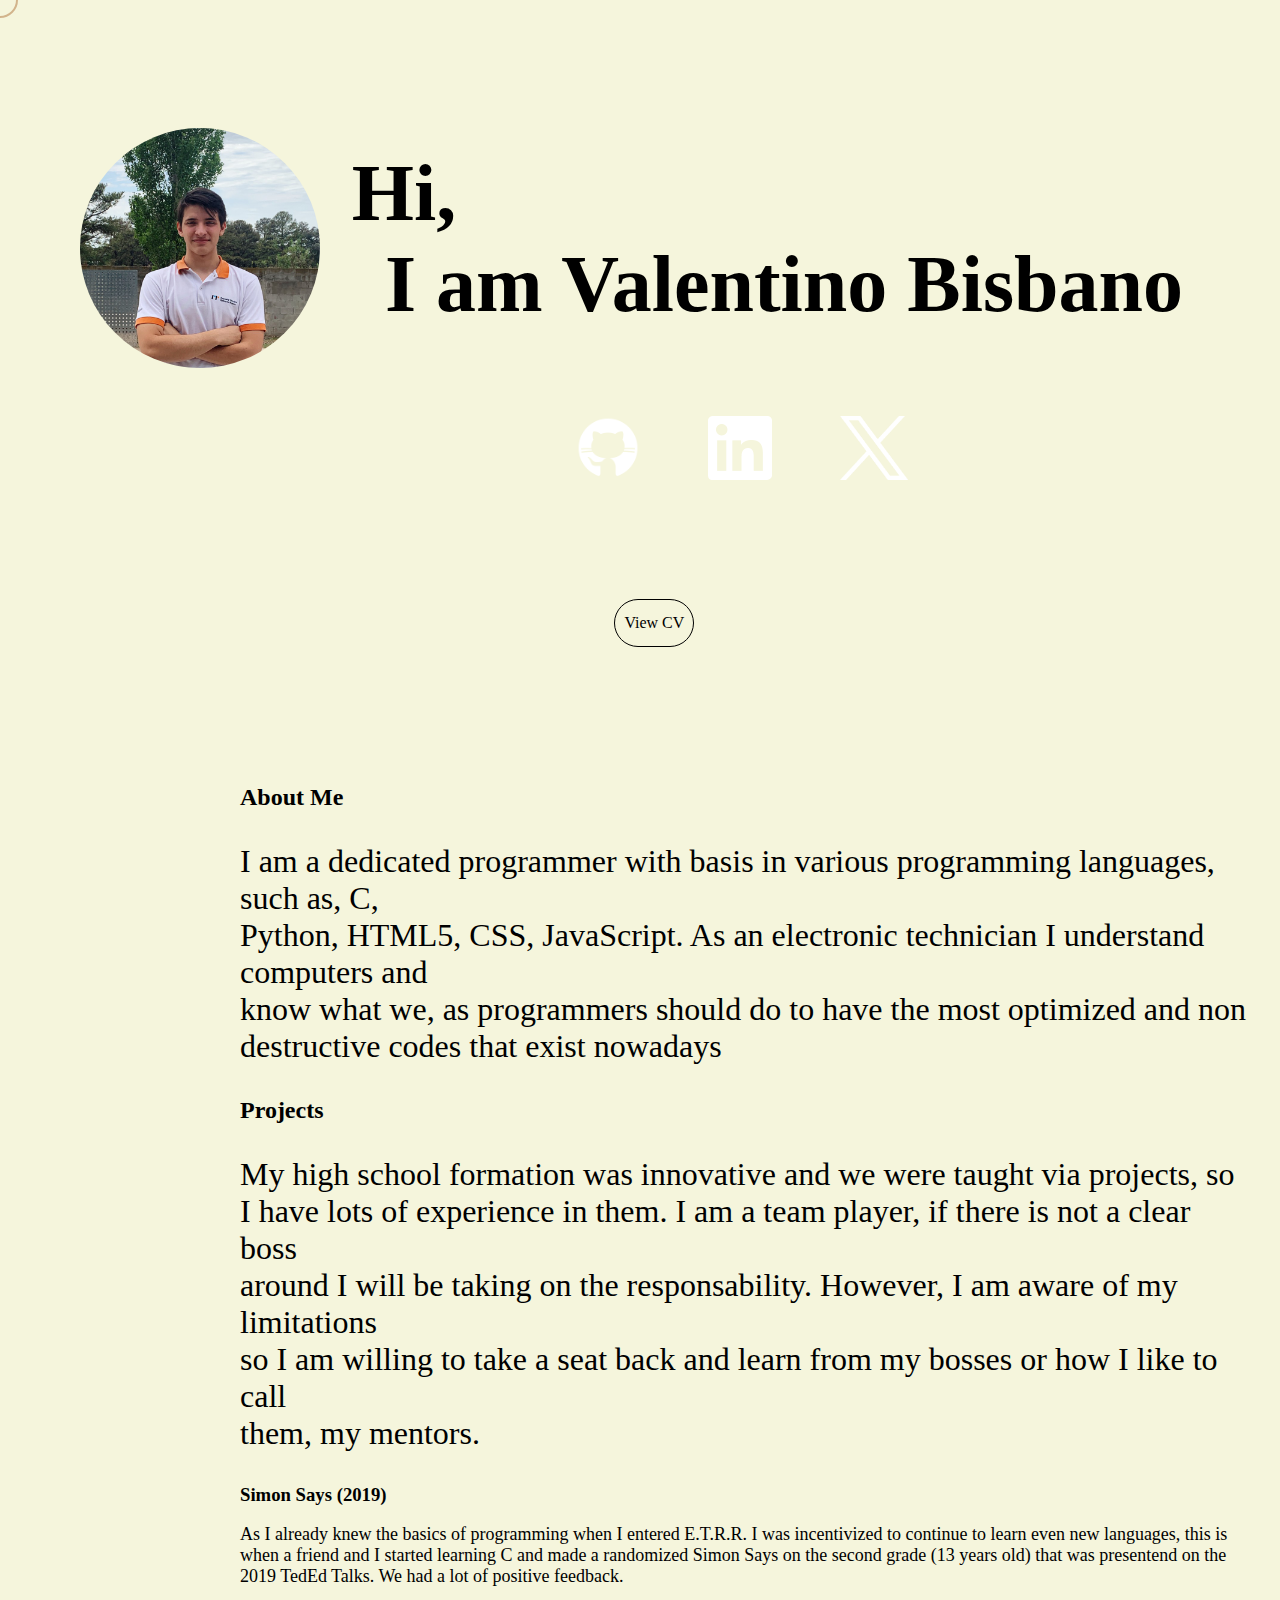
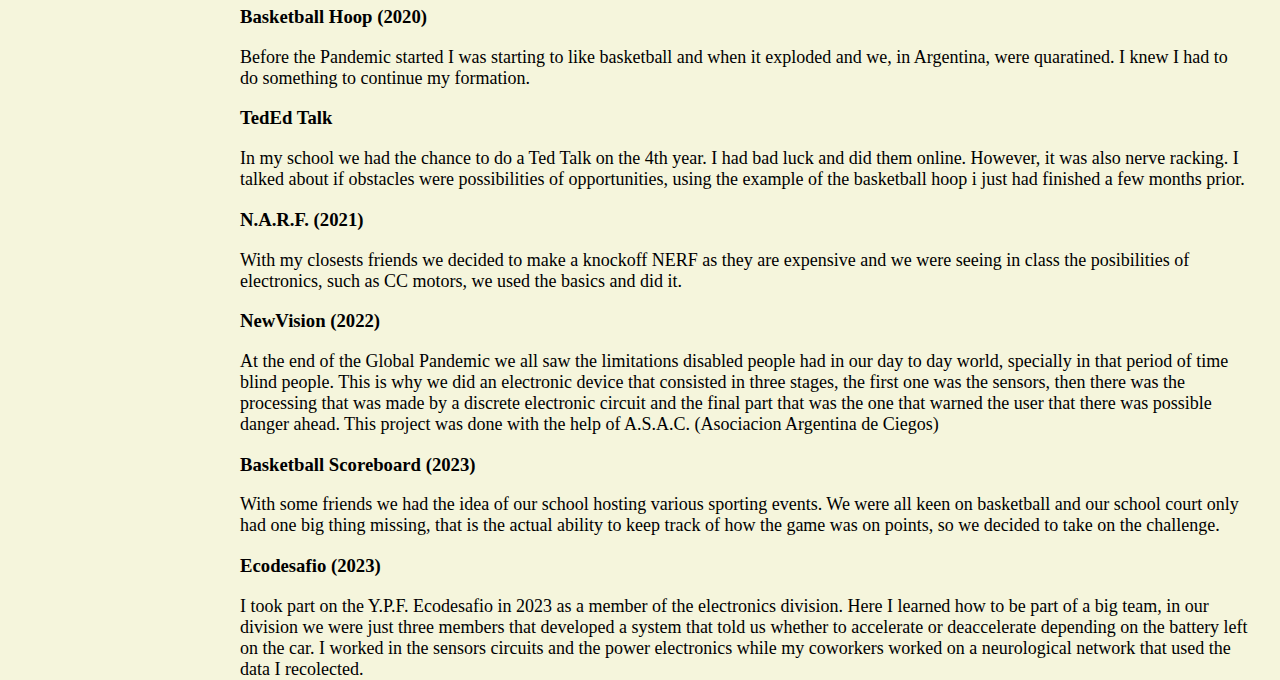
==== index.html @ 9f51c9ad "logo" ====
<!DOCTYPE html>
<html lang="en">
  <head>
    <meta charset="utf-8" />
    <meta http-equiv="X-UA-Compatible" content="IE=edge" />
    <title>Valentino Bisbano</title>
    <meta name="description" content="" />
    <meta name="viewport" content="width=device-width, initial-scale=1" />
    <link rel="shortcut icon" type="image/x-icon" href="./images/Foto Perfil.jfif" class="img-perfil">
   
    <link rel="stylesheet" href="./styles.css" />

    <script type="text/javascript" src="./script.js"></script>
    <link
      href="https://fonts.googleapis.com/css?family=Anton%7CBaskervville%7CRaleway&display=swap"
      rel="stylesheet"
    />
    <link
      rel="stylesheet"
      href="https://use.fontawesome.com/releases/v5.8.2/css/all.css"
    />
  </head>

  <body>

    <div class="cursor"></div>

    <header>
      <img src="./images/Foto Perfil.jfif" class="img-perfil"/>
        <h1>
            <span class="left">Hi,</span><br>
            I am Valentino Bisbano
        </h1>
    </header>

  <div>
    <div class="redes-sociales">
      <img src="./images/Github-White.png" class="images img-git">
      <img src="./images/Linkedin-White.png" class="images img-in">
      <img src="./images/Twitter-X-White.png" class="images img-x">
    </div>
  </div>
  <div class="sidebar container">
    <img src="./images/Github-White.png" class="images img-git">
    <img src="./images/Linkedin-White.png" class="images img-in">
    <img src="./images/Twitter-X-White.png" class="images img-x">
  </div>

  <button class="botton">Toggle Sections</button>
  
  <div class="about-me contenedor">
    <h2>
      About Me
    </h2>
    
    <p class="description">
      I am a dedicated programmer with basis in various programming languages, such as, C,<br>
      Python, HTML5, CSS, JavaScript. As an electronic technician I understand computers and<br>
       know what we, as programmers should do to have the most optimized and non destructive codes that exist nowadays
    </p>
    <h2>
      Projects
    </h2>
    <p class="projects">
      My high school formation was innovative and we were taught via projects, so<br>
      I have lots of experience in them. I am a team player, if there is not a clear boss<br>
      around I will be taking on the responsability. However, I am aware of my limitations<br>
      so I am willing to take a seat back and learn from my bosses or
      how I like to call<br> them, my mentors.
    </p>
    <h3>
      Simon Says (2019)
    </h3>
    <p class="proyectos">
      As I already knew the basics of programming when I entered E.T.R.R. I was incentivized to continue
      to learn even new languages, this is when a friend and I started learning C and made a randomized
      Simon Says on the second grade (13 years old) that was presentend on the 2019 TedEd Talks. We had
      a lot of positive feedback.
    </p>
    <h3>
      Basketball Hoop (2020)
    </h3>
    <p class="proyectos">
      Before the Pandemic started I was starting to like basketball and when it exploded and we, in
      Argentina, were quaratined. I knew I had to do something to continue my formation.
    </p>
    <h3>
      TedEd Talk
    </h3>
    <p class="proyectos">
      In my school we had the chance to do a Ted Talk on the 4th year. I had bad luck and did them 
      online. However, it was also nerve racking. I talked about if obstacles were possibilities
      of opportunities, using the example of the basketball hoop i just had finished a few months prior.

    </p>
    <h3>
      N.A.R.F. (2021)
    </h3>
    <p class="proyectos">
      With my closests friends we decided to make a knockoff NERF as they are expensive and we were
      seeing in class the posibilities of electronics, such as CC motors, we used the basics and did
      it.
    </p>
    <h3>
      NewVision (2022)
    </h3>
    <p class="proyectos">
      At the end of the Global Pandemic we all saw the limitations disabled people had in our day to 
      day world, specially in that period of time blind people. This is why we did an electronic device
      that consisted in three stages, the first one was the sensors, then there was the processing that
      was made by a discrete electronic circuit and the final part that was the one that warned the user
      that there was possible danger ahead. This project was done with the help of A.S.A.C. (Asociacion
      Argentina de Ciegos)
    </p>
    <h3>
      Basketball Scoreboard (2023)
    </h3>
    <p class="proyectos">
      With some friends we had the idea of our school hosting various sporting events. We were all keen
      on basketball and our school court only had one big thing missing, that is the actual ability to
      keep track of how the game was on points, so we decided to take on the challenge.
    </p>
    <h3>
      Ecodesafio (2023)
    </h3>
    <p class="proyectos">
      I took part on the Y.P.F. Ecodesafio in 2023 as a member of the electronics division. 
      Here I learned how to be part of a big team, in our division we were just three members that
      developed a system that told us whether to accelerate or deaccelerate depending on the 
      battery left on the car. I worked in the sensors circuits and the power electronics while my
      coworkers worked on a neurological network that used the data I recolected.
    </p>
  </div>

  
  
  <div class = "cv">
    <div class="contenedor divider">
      <header>
        <h2>
          Where did I study?
        </h2>
      </header>


      <div class="etrr">
        <div class="certificado-etrr">
            <h3 class="title">Escuela Tecnica Roberto Rocca <br>(E.T.R.R.)</h3>
            <ul class="text">
                <li>
                I got a degree as a electronic technician on 2024
                </li>
                <li>
                  School awarded as
                  <span class="best">the best on the world</span> by T4 Education
                </li>
                <li>
                Established in 2013 by
                <a href="https://www.tenaris.com/en" class="tenaris">Tenaris Group</a>
                </li>
                <li>
                  2018-2024
                </li>
            </ul>
          <img
          class="img-etrr"
          src="./images/etrr.jpg"/>
        </div>
      </div>


        

      <div class="fce">
        <img
        class="img-fce"
        src="./images/cambridge.jpg"
        width="300" height="180"/>

        <div class="text-fce">
          <h3 class="title">First Certificate for Schools (F.C.E. for Schools)</h1>
          <ul>
            <li>
              I am bilingual thanks to my middle school formation, I decided to only take this <br/>exam
            </li>
            <li>
              I realized this test on 2022
            </li>
            <li>
              Got an A
            </li>
          </ul>
        </div>
      </div>
    </div>

    <br>
    <br>
    

    <div class="laboral contenedor divider">
      <header>
        <h2>
          Work experience
        </h2>
      </header>

      <div>
        <img src="./images/Gottert.png" class="img-gottert">
      </div>
      <div>
        <p class="text-gottert">
          Internship realized in Gottert Argentina in the "Mi Primer Empleo" (M.P.E.) program<br>
          I worked as an IoT programmer in the digital transformation sector<br>
          December 2023 - January 2024 
        </p>
      </div>
      
    </div>


    <div class="certificaciones contenedor divider">
      <header>
        <h2>
          <br>
          <br>
          <br>
            Certifications
        </h2>
      </header>

      <div>
        <p class="text-cisco">
            Python Essentials 1<br/>
            Issued by Cisco Verified<br/>
            Networking Academy
        </p>
        <div class="margen">
          <img src="./images/cisco.png" class="python" alt="Python Image">
        </div>
      </div>

      <div>
        <p class="text-freeCodeCamp">
            Responsive Web Design<br/>
            Issued by freeCodeCamp<br/>
        </p>
        <div class="margen">
          <img src="./images/freecodecamp.png" class="freeCodeCamp">
        </div>
      </div>


    </div>
  </div>




</body>
</html>
---- styles.css ----
@media screen and (min-width: 1600px) {

    *{
        background-color: beige;
        font-family: "Segoe UI";
    }


    html, body {
        margin: 0;
        padding: 0;
        font-family: Arial, sans-serif;
        scroll-behavior: smooth;
        height: 200vh; 
    }

    h1{
        text-align: center;
        font-size: 5rem;
        margin-top: -14rem;
        margin-left: 15rem;
        z-index: 2;
    }

    .cursor {
        z-index: 999;
        position: absolute;
        background-color: transparent; /* Hacemos el fondo transparente */
        width: 2rem;
        height: 2rem;
        border: 2px solid #d2b48c; /* Ajustamos el color del borde */
        border-radius: 50%;
        transform: translate(-50%, -50%); /* Ajuste para centrar el cursor */
        pointer-events: none; /* Evita que el cursor intercepte eventos de ratón */
        transition: top 0.2s ease-out, left 0.2s ease-out, width 0.2s ease-out, height 0.2s ease-out; /* Transiciones para un efecto más suave */
    }

    .hover-effect:hover  {
        width: 3rem;
        height: 3rem;
    }

    .hover-effect {
        cursor: pointer;
    }

    .cursor.clicked {
        background-color: lightgray;
        border: lightgray;
    }

    @keyframes colors {
        0% { border-color: #d2b48c; }
        50% { border-color: #654321; }
        100% { border-color: #d2b48c; }
    }

    body {
        margin: 0;
        padding: 0;
    }

    .img-perfil{
        border-radius: 50%;
        height: 15rem;
        margin-left: 20rem;
        margin-top: 17rem;
        z-index: 2;
    }


    .images {
        margin: 0 2rem; /* Ajusta el margen según tus necesidades */
        height: 4rem;
        margin: 0 2rem; /* Ajusta el margen según tus necesidades */
        transition: transform 0.3s ease; /* Agrega una transición suave */
        z-index: 1;
        margin-bottom: 9%;
        background: none;
    }

    .images:hover {
        transform: translateY(5px); /* Mueve la imagen hacia abajo */
    }

    .img-git{
        margin-left: 45%;
        margin-top: 2rem;
        z-index: 1;
    }


    .sidebar {
        margin-left: 3rem;
        height: 30rem;
        width: 5rem;
        display: flex;
        flex-direction: column;
        align-items: center;
        justify-content: center;
        position: absolute;
        background: rgba(190, 190, 102, 0.361);
        border-radius: 3rem 3rem 3rem 3rem;
        top: 50%; 
        transform: translateY(-50%);
        transition: left 0.5s ease, top 0.0000000001s ease; 
    }
    
    .sidebar > .images {
        margin-bottom: 3rem;
    }


    .botton {
        width: 5rem;
        height: 3rem;
        font-size: 1rem;
        background-color: beige;
        color: rgb(0, 0, 0);
        border: 1px solid black; /* Añade '1px solid' para definir el estilo del borde */
        cursor: pointer;
        z-index: 5;
        margin-left: 48%;
        margin-bottom: 6.55rem;
        border-radius: 3rem;
    }



    .divider{
        margin-bottom: 3rem;
    }

    -----------------cv-------------------------
    .cv{
        display: none;
    }


    .left{
        margin-left: -47.5rem;
    }

    h2 {
        text-align: left;
        font-size: 3rem;
        color: black;
        position: relative;
        width: 100%;
        top: 0;
        z-index: 2;
        margin-top: 3rem;
        margin-bottom: 2rem;
    }

    .contenedor{
        margin: 0 20rem 0 20rem;
    }

    .title{
        font-family: sans-serif;
        font-size: 2rem;
        font-weight: bolder;
    }

    .img-etrr{
        width : 27rem;
        height : 17rem;
        border-radius: 10%;
        float: right;
        margin-top : -12rem;
        transition: transform 0.3s ease;
    }

    .img-etrr:hover{
        transform: translateY(5px);
    }


    .best{
        color: gold;
    }

    .fce{
        margin-top: 10rem;
    }

    .img-fce{
        width: 27rem;
        height: 17rem;
        float: left;
        border-radius: 10%;
        margin-right: 5rem;
        transition: transform 0.3s ease;
    }

    .img-fce:hover{
        transform: translateY(5px); /* Mueve la imagen hacia abajo */
    }

    .text-fce{
        margin-left: 32rem; 
        /* 32= width img(27) + margin (5rem) */
        margin-top: 2rem;
        position: absolute;
    }

    .laboral{
        margin-top: 35rem;
    }

    .img-gottert{
        margin-left: 25%;
    }

    .text-gottert{
        text-align: center;
        font-size: 1.5rem;
    }

    .python {
        height: 10rem;
        opacity: 0;
        transition: transform 0.75s ease, opacity 1.5s ease;
        position: flex;   
        margin-top: -10rem;
        justify-content: top;
    }

    .python:hover, .python.active {
        opacity: 1;
        transform: translateX(275%);
    }

    .margen{
        margin-top: -4rem;
    }

    .text-freeCodeCamp, .text-cisco{
        font-size: 3rem;
    }

    .freeCodeCamp {
        height: 3.5rem;
        opacity: 0;
        transition: transform 0.75s ease, opacity 1.5s ease;
        display: flex;   
        margin-top: -8rem;
    }

    .freeCodeCamp.active {
        opacity: 1;
        transform: translateX(130%);
    }


    /* ---------------about-me------------------- */


    .projects, .description {
        font-size: 2rem;
    }

    .proyectos{
        font-size: 1.125rem;
    }
}


@media screen and (min-width: 1000px) and (max-width: 1599px){
    
    *{
        background-color: beige;
        font-family: "Segoe UI";
    }


    html, body {
        margin: 0;
        padding: 0;
        font-family: Arial, sans-serif;
        scroll-behavior: smooth;
        height: 200vh; 
    }

    h1{
        text-align: center;
        font-size: 5rem;
        margin-top: -14rem;
        margin-left: 18rem;
        z-index: 2;
    }

    .cursor {
        z-index: 999;
        position: absolute;
        background-color: transparent; /* Hacemos el fondo transparente */
        width: 2rem;
        height: 2rem;
        border: 2px solid #d2b48c; /* Ajustamos el color del borde */
        border-radius: 50%;
        transform: translate(-50%, -50%); /* Ajuste para centrar el cursor */
        pointer-events: none; /* Evita que el cursor intercepte eventos de ratón */
        transition: top 0.2s ease-out, left 0.2s ease-out, width 0.2s ease-out, height 0.2s ease-out; /* Transiciones para un efecto más suave */
    }

    .hover-effect:hover  {
        width: 3rem;
        height: 3rem;
    }

    .hover-effect {
        cursor: pointer;
    }

    .cursor.clicked {
        background-color: lightgray;
        border: lightgray;
    }

    @keyframes colors {
        0% { border-color: #d2b48c; }
        50% { border-color: #654321; }
        100% { border-color: #d2b48c; }
    }

    body {
        margin: 0;
        padding: 0;
    }

    .img-perfil{
        border-radius: 50%;
        height: 15rem;
        margin-left: 5rem;
        margin-top: 8rem;
        z-index: 2;
    }


    .images {
        margin: 0 2rem; /* Ajusta el margen según tus necesidades */
        height: 4rem;
        margin: 0 2rem; /* Ajusta el margen según tus necesidades */
        transition: transform 0.3s ease; /* Agrega una transición suave */
        z-index: 1;
        margin-bottom: 9%;
        background: none;
    }

    .images:hover {
        transform: translateY(5px); /* Mueve la imagen hacia abajo */
    }

    .img-git{
        margin-left: 45%;
        margin-top: 2rem;
        z-index: 1;
    }


    .sidebar {
        margin-left: 3rem;
        height: 30rem;
        width: 5rem;
        display: flex;
        flex-direction: column;
        align-items: center;
        justify-content: center;
        position: absolute;
        background: rgba(190, 190, 102, 0.361);
        border-radius: 3rem 3rem 3rem 3rem;
        top: 50%; 
        transform: translateY(-50%);
        transition: left 0.5s ease, top 0.0000000001s ease; 
    }
    
    .sidebar > .images {
        margin-bottom: 3rem;
    }


    .botton {
        width: 5rem;
        height: 3rem;
        font-size: 1rem;
        background-color: beige;
        color: rgb(0, 0, 0);
        border: 1px solid black; /* Añade '1px solid' para definir el estilo del borde */
        cursor: pointer;
        z-index: 5;
        margin-left: 48%;
        margin-bottom: 6.55rem;
        border-radius: 3rem;
    }



    .divider{
        margin-bottom: 3rem;
    }

    -----------------cv-------------------------
    .cv{
        display: none;
    }


    .left{
        margin-left: -47.5rem;
    }

    h2 {
        text-align: left;
        font-size: srem;
        color: black;
        position: relative;
        width: 100%;
        top: 0;
        z-index: 2;
        margin-top: 2rem;
        margin-bottom: 2rem;
    }

    .contenedor{
        margin: 0 2rem 0 15rem;
    }

    .title{
        font-family: sans-serif;
        font-size: 2rem;
        font-weight: bolder;
    }

    .img-etrr{
        width : 25rem;
        height : 15rem;
        border-radius: 10%;
        float: right;
        margin-top : -12rem;
        margin-left: 17rem;
        transition: transform 0.3s ease;
    }

    .img-etrr:hover{
        transform: translateY(5px);
    }


    .best{
        color: gold;
    }

    .fce{
        margin-top: 10rem;
    }

    .img-fce{
        width: 25rem;
        height: 15rem;
        float: left;
        border-radius: 10%;
        margin-right: 5rem;
        transition: transform 0.3s ease;
    }

    .img-fce:hover{
        transform: translateY(5px); /* Mueve la imagen hacia abajo */
    }

    .text-fce{
        margin-left: 32rem; 
        /* 32= width img(27) + margin (5rem) */
        margin-top: -1rem;
        position: absolute;
    }

    .laboral{
        margin-top: 30rem;
    }

    .img-gottert{
        margin-left: 20%;
        height: 20rem;
    }

    .text-gottert{
        text-align: center;
        font-size: 1.5rem;
    }

    .python {
        height: 7.5rem;
        opacity: 0;
        transition: transform 0.75s ease, opacity 1.5s ease;
        position: flex;   
        margin-top: -10rem;
        justify-content: top;
    }

    .python:hover, .python.active {
        opacity: 1;
        transform: translateX(275%);
    }

    .margen{
        margin-top: -4rem;
    }

    .text-freeCodeCamp, .text-cisco{
        font-size: 2rem;
    }

    .freeCodeCamp {
        height: 2.5rem;
        opacity: 0;
        transition: transform 0.75s ease, opacity 1.5s ease;
        display: flex;   
        margin-top: -6rem;
    }

    .freeCodeCamp.active {
        opacity: 1;
        transform: translateX(130%);
    }


    /* ---------------about-me------------------- */


    .projects, .description {
        font-size: 2rem;
    }

    .proyectos{
        font-size: 1.125rem;
    }
}

@media screen and(min-width: 200px) and (max-width: 800px){
    
    *{
        background-color: beige;
        font-family: "Segoe UI";
    }


    html, body {
        margin: 0;
        padding: 0;
        font-family: Arial, sans-serif;
        scroll-behavior: smooth;
    }

    h1{
        text-align: center;
        font-size: 2rem;
        margin-top: -14rem;
        margin-left: 15rem;
        z-index: 2;
    }

    .cursor {
        z-index: 999;
        position: absolute;
        background-color: transparent; /* Hacemos el fondo transparente */
        width: 2rem;
        height: 2rem;
        border: 2px solid #d2b48c; /* Ajustamos el color del borde */
        border-radius: 50%;
        transform: translate(-50%, -50%); /* Ajuste para centrar el cursor */
        pointer-events: none; /* Evita que el cursor intercepte eventos de ratón */
        transition: top 0.2s ease-out, left 0.2s ease-out, width 0.2s ease-out, height 0.2s ease-out; /* Transiciones para un efecto más suave */
    }

    .hover-effect:hover  {
        width: 3rem;
        height: 3rem;
    }

    .hover-effect {
        cursor: pointer;
    }

    .cursor.clicked {
        background-color: lightgray;
        border: lightgray;
    }

    @keyframes colors {
        0% { border-color: #d2b48c; }
        50% { border-color: #654321; }
        100% { border-color: #d2b48c; }
    }

    body {
        margin: 0;
        padding: 0;
    }

    .img-perfil{
        border-radius: 50%;
        height: 15rem;
        margin-left: 20rem;
        margin-top: 17rem;
        z-index: 2;
    }


    .images {
        margin: 0 2rem; /* Ajusta el margen según tus necesidades */
        height: 4rem;
        margin: 0 2rem; /* Ajusta el margen según tus necesidades */
        transition: transform 0.3s ease; /* Agrega una transición suave */
        z-index: 1;
        margin-bottom: 9%;
        background: none;
    }

    .images:hover {
        transform: translateY(5px); /* Mueve la imagen hacia abajo */
    }

    .img-git{
        margin-left: 45%;
        margin-top: 2rem;
        z-index: 1;
    }


    .sidebar {
        margin-left: 3rem;
        height: 30rem;
        width: 5rem;
        display: flex;
        flex-direction: column;
        align-items: center;
        justify-content: center;
        position: absolute;
        background: rgba(190, 190, 102, 0.361);
        border-radius: 3rem 3rem 3rem 3rem;
        top: 50%; 
        transform: translateY(-50%);
        transition: left 0.5s ease, top 0.0000000001s ease; 
    }
    
    .sidebar > .images {
        margin-bottom: 3rem;
    }


    .botton {
        width: 5rem;
        height: 3rem;
        font-size: 1rem;
        background-color: beige;
        color: rgb(0, 0, 0);
        border: 1px solid black; /* Añade '1px solid' para definir el estilo del borde */
        cursor: pointer;
        z-index: 5;
        margin-left: 48%;
        margin-bottom: 6.55rem;
        border-radius: 3rem;
    }



    .divider{
        margin-bottom: 3rem;
    }

    -----------------cv-------------------------
    .cv{
        display: none;
    }


    .left{
        margin-left: -47.5rem;
    }

    h2 {
        text-align: left;
        font-size: 3rem;
        color: black;
        position: relative;
        width: 100%;
        top: 0;
        z-index: 2;
        margin-top: 3rem;
        margin-bottom: 2rem;
    }

    .contenedor{
        margin: 0 20rem 0 20rem;
    }

    .title{
        font-family: sans-serif;
        font-size: 2rem;
        font-weight: bolder;
    }

    .img-etrr{
        width : 27rem;
        height : 17rem;
        border-radius: 10%;
        float: right;
        margin-top : -12rem;
        transition: transform 0.3s ease;
    }

    .img-etrr:hover{
        transform: translateY(5px);
    }


    .best{
        color: gold;
    }

    .fce{
        margin-top: 10rem;
    }

    .img-fce{
        width: 27rem;
        height: 17rem;
        float: left;
        border-radius: 10%;
        margin-right: 5rem;
        transition: transform 0.3s ease;
    }

    .img-fce:hover{
        transform: translateY(5px); /* Mueve la imagen hacia abajo */
    }

    .text-fce{
        margin-left: 32rem; 
        /* 32= width img(27) + margin (5rem) */
        margin-top: 2rem;
        position: absolute;
    }

    .laboral{
        margin-top: 35rem;
    }

    .img-gottert{
        margin-left: 25%;
    }

    .text-gottert{
        text-align: center;
        font-size: 1.5rem;
    }

    .python {
        height: 10rem;
        opacity: 0;
        transition: transform 0.75s ease, opacity 1.5s ease;
        position: flex;   
        margin-top: -10rem;
        justify-content: top;
    }

    .python:hover, .python.active {
        opacity: 1;
        transform: translateX(275%);
    }

    .margen{
        margin-top: -4rem;
    }

    .text-freeCodeCamp, .text-cisco{
        font-size: 3rem;
    }

    .freeCodeCamp {
        height: 3.5rem;
        opacity: 0;
        transition: transform 0.75s ease, opacity 1.5s ease;
        display: flex;   
        margin-top: -8rem;
    }

    .freeCodeCamp.active {
        opacity: 1;
        transform: translateX(130%);
    }


    /* ---------------about-me------------------- */


    .projects, .description {
        font-size: 2rem;
    }

    .proyectos{
        font-size: 1.125rem;
    }
}
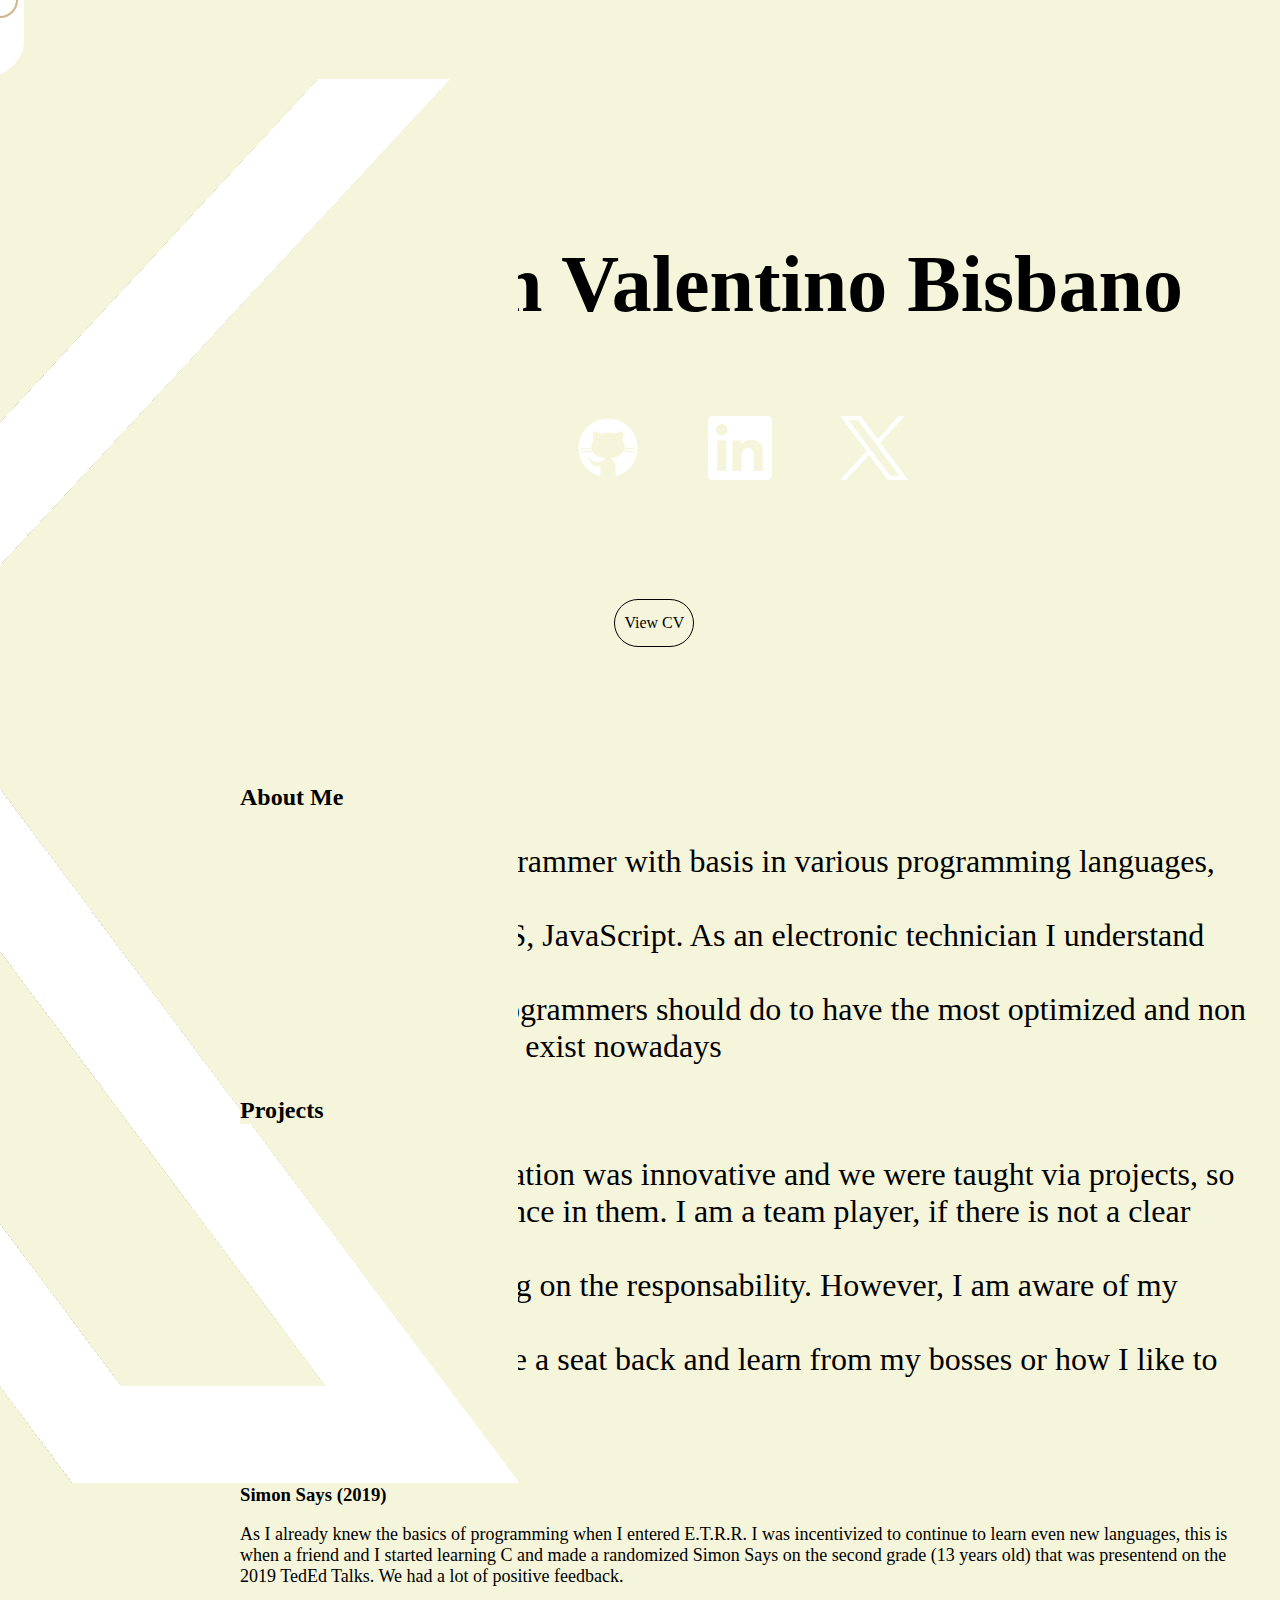
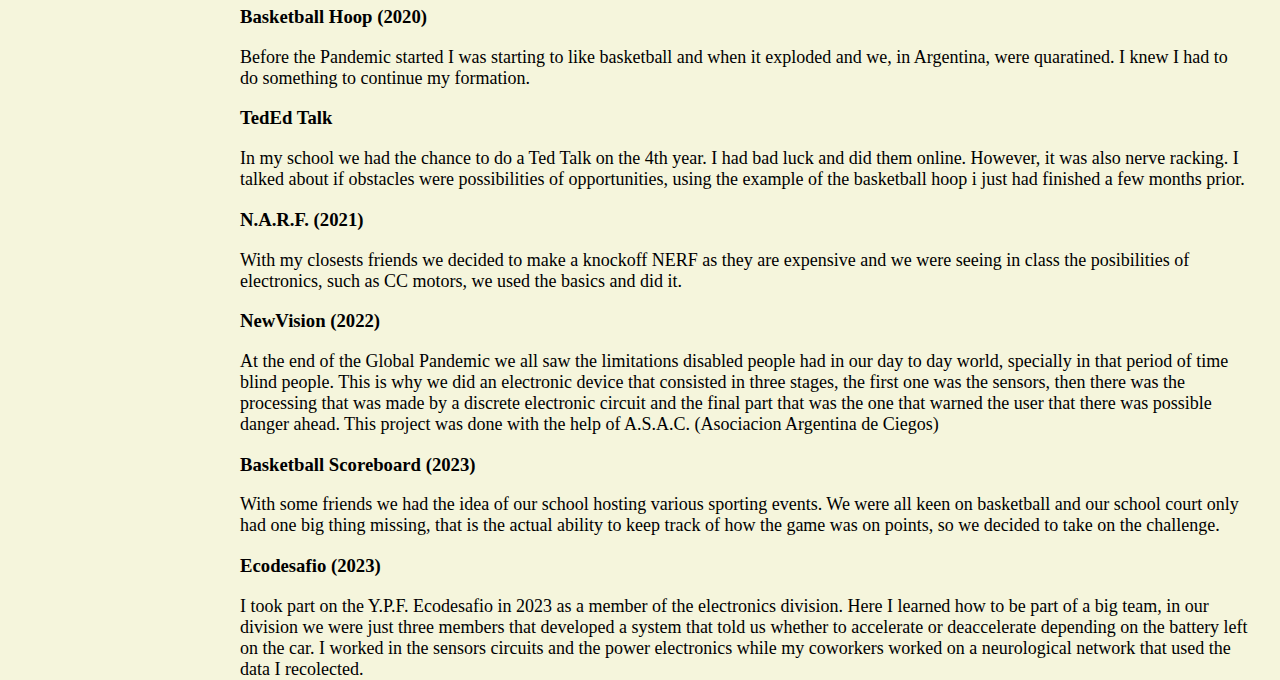
==== commit df1a7b54: "Draft 1 Phone" ====
--- a/index.html
+++ b/index.html
@@ -40,11 +40,11 @@
       <img src="./images/Twitter-X-White.png" class="images img-x">
     </div>
   </div>
-  <div class="sidebar container">
-    <img src="./images/Github-White.png" class="images img-git">
-    <img src="./images/Linkedin-White.png" class="images img-in">
-    <img src="./images/Twitter-X-White.png" class="images img-x">
-  </div>
+  <nav class="sidebar container">
+    <img src="./images/Github-White.png" class="img-gith">
+    <img src="./images/Linkedin-White.png" class="img-din">
+    <img src="./images/Twitter-X-White.png" class="img-tw">
+  </nav>
 
   <button class="botton">Toggle Sections</button>
   
@@ -172,11 +172,7 @@
         
 
       <div class="fce">
-        <img
-        class="img-fce"
-        src="./images/cambridge.jpg"
-        width="300" height="180"/>
-
+        
         <div class="text-fce">
           <h3 class="title">First Certificate for Schools (F.C.E. for Schools)</h1>
           <ul>
@@ -191,6 +187,11 @@
             </li>
           </ul>
         </div>
+        <img
+        class="img-fce"
+        src="./images/cambridge.jpg"
+        width="300" height="180"/>
+
       </div>
     </div>
 
@@ -249,7 +250,11 @@
           <img src="./images/freecodecamp.png" class="freeCodeCamp">
         </div>
       </div>
-
+      <br>
+      <br>
+      <br>
+      <br>
+      <br>
 
     </div>
   </div>
--- a/styles.css
+++ b/styles.css
@@ -87,6 +87,24 @@
         margin-left: 45%;
         margin-top: 2rem;
         z-index: 1;
+    }
+
+    .img-gith{
+        margin-left: 45%;
+        margin-top: 2rem;
+        z-index: 1;
+    }
+
+    .img-gith,
+    .img-din,
+    .img-tw {
+        margin: 0 2rem; /* Ajusta el margen según tus necesidades */
+        height: 4rem;
+        margin: 0 2rem; /* Ajusta el margen según tus necesidades */
+        transition: transform 0.3s ease; /* Agrega una transición suave */
+        z-index: 1;
+        margin-bottom: 9%;
+        background: none;
     }
 
 
@@ -537,7 +555,7 @@
     }
 }
 
-@media screen and(min-width: 200px) and (max-width: 800px){
+@media screen and (min-width: 200px) and (max-width: 896px){
     
     *{
         background-color: beige;
@@ -553,44 +571,11 @@
     }
 
     h1{
-        text-align: center;
+        text-align: left;
         font-size: 2rem;
-        margin-top: -14rem;
-        margin-left: 15rem;
-        z-index: 2;
-    }
-
-    .cursor {
-        z-index: 999;
-        position: absolute;
-        background-color: transparent; /* Hacemos el fondo transparente */
-        width: 2rem;
-        height: 2rem;
-        border: 2px solid #d2b48c; /* Ajustamos el color del borde */
-        border-radius: 50%;
-        transform: translate(-50%, -50%); /* Ajuste para centrar el cursor */
-        pointer-events: none; /* Evita que el cursor intercepte eventos de ratón */
-        transition: top 0.2s ease-out, left 0.2s ease-out, width 0.2s ease-out, height 0.2s ease-out; /* Transiciones para un efecto más suave */
-    }
-
-    .hover-effect:hover  {
-        width: 3rem;
-        height: 3rem;
-    }
-
-    .hover-effect {
-        cursor: pointer;
-    }
-
-    .cursor.clicked {
-        background-color: lightgray;
-        border: lightgray;
-    }
-
-    @keyframes colors {
-        0% { border-color: #d2b48c; }
-        50% { border-color: #654321; }
-        100% { border-color: #d2b48c; }
+        margin-top: 0;
+        margin-left: 2.2rem;
+        z-index: 1;
     }
 
     body {
@@ -600,20 +585,18 @@
 
     .img-perfil{
         border-radius: 50%;
-        height: 15rem;
-        margin-left: 20rem;
-        margin-top: 17rem;
+        height: 6rem;
+        margin-left: 9.5rem;
+        margin-top: 7rem;
         z-index: 2;
     }
 
 
     .images {
-        margin: 0 2rem; /* Ajusta el margen según tus necesidades */
-        height: 4rem;
-        margin: 0 2rem; /* Ajusta el margen según tus necesidades */
+        height: 2rem;
+        margin: 40% 1rem 40% 0; /* Ajusta el margen según tus necesidades */
         transition: transform 0.3s ease; /* Agrega una transición suave */
         z-index: 1;
-        margin-bottom: 9%;
         background: none;
     }
 
@@ -622,27 +605,39 @@
     }
 
     .img-git{
-        margin-left: 45%;
+        margin-left: 30%;
         margin-top: 2rem;
         z-index: 1;
     }
 
+    .img-tw,
+    .img-din,
+    .img-gith{
+        height: 2rem;
+        margin-right: 4rem;
+        background: none;
+    }
+
+    .img-gith{
+        margin-left: 3rem;
+    }
 
     .sidebar {
-        margin-left: 3rem;
-        height: 30rem;
-        width: 5rem;
+        height: 3rem;
+        width: 20rem;
         display: flex;
-        flex-direction: column;
+        flex-direction: row;
         align-items: center;
         justify-content: center;
         position: absolute;
-        background: rgba(190, 190, 102, 0.361);
+        background: #817c45;
         border-radius: 3rem 3rem 3rem 3rem;
-        top: 50%; 
-        transform: translateY(-50%);
+        transform: translateY(750%);
         transition: left 0.5s ease, top 0.0000000001s ease; 
-    }
+        z-index: 99;
+    }
+    
+    
     
     .sidebar > .images {
         margin-bottom: 3rem;
@@ -658,7 +653,7 @@
         border: 1px solid black; /* Añade '1px solid' para definir el estilo del borde */
         cursor: pointer;
         z-index: 5;
-        margin-left: 48%;
+        margin-left: 36%;
         margin-bottom: 6.55rem;
         border-radius: 3rem;
     }
@@ -676,12 +671,12 @@
 
 
     .left{
-        margin-left: -47.5rem;
+        display: none;
     }
 
     h2 {
         text-align: left;
-        font-size: 3rem;
+        font-size: 2rem;
         color: black;
         position: relative;
         width: 100%;
@@ -692,21 +687,21 @@
     }
 
     .contenedor{
-        margin: 0 20rem 0 20rem;
+        margin: 0 2rem 0 2rem;
     }
 
     .title{
         font-family: sans-serif;
-        font-size: 2rem;
+        font-size: 1.5rem;
         font-weight: bolder;
     }
 
     .img-etrr{
-        width : 27rem;
-        height : 17rem;
+        width : 20rem;
+        height : 12rem;
         border-radius: 10%;
         float: right;
-        margin-top : -12rem;
+        margin-top : 0rem;
         transition: transform 0.3s ease;
     }
 
@@ -720,16 +715,18 @@
     }
 
     .fce{
-        margin-top: 10rem;
+        margin-top: 15rem;
     }
 
     .img-fce{
-        width: 27rem;
-        height: 17rem;
-        float: left;
+        width: 20rem;
+        height: 12rem;
+        float: center;
         border-radius: 10%;
         margin-right: 5rem;
+        margin-top: 17rem;
         transition: transform 0.3s ease;
+        margin-left: 2rem;
     }
 
     .img-fce:hover{
@@ -737,37 +734,33 @@
     }
 
     .text-fce{
-        margin-left: 32rem; 
+        margin-left: -0.5rem; 
         /* 32= width img(27) + margin (5rem) */
         margin-top: 2rem;
         position: absolute;
     }
 
     .laboral{
-        margin-top: 35rem;
+        margin-top: 3rem;
     }
 
     .img-gottert{
-        margin-left: 25%;
+        margin-left: 22.5%;
+        height: 7rem;
     }
 
     .text-gottert{
         text-align: center;
-        font-size: 1.5rem;
+        font-size: 1.2rem;
     }
 
     .python {
-        height: 10rem;
-        opacity: 0;
-        transition: transform 0.75s ease, opacity 1.5s ease;
+        height: 2rem;
+        opacity: 1;
         position: flex;   
-        margin-top: -10rem;
         justify-content: top;
-    }
-
-    .python:hover, .python.active {
-        opacity: 1;
-        transform: translateX(275%);
+        margin-left: 40%;
+        margin-top: 2.5rem;
     }
 
     .margen{
@@ -775,20 +768,16 @@
     }
 
     .text-freeCodeCamp, .text-cisco{
-        font-size: 3rem;
+        font-size: 1rem;
+        margin-bottom: 3rem;
     }
 
     .freeCodeCamp {
-        height: 3.5rem;
-        opacity: 0;
-        transition: transform 0.75s ease, opacity 1.5s ease;
+        height: 1.5rem;
+        opacity: 1;
         display: flex;   
-        margin-top: -8rem;
-    }
-
-    .freeCodeCamp.active {
-        opacity: 1;
-        transform: translateX(130%);
+        margin-top: 5rem;
+        margin-left: 20%;
     }
 
 
@@ -796,10 +785,10 @@
 
 
     .projects, .description {
-        font-size: 2rem;
+        font-size: 1.5rem;
     }
 
     .proyectos{
-        font-size: 1.125rem;
+        font-size: 1rem;
     }
 }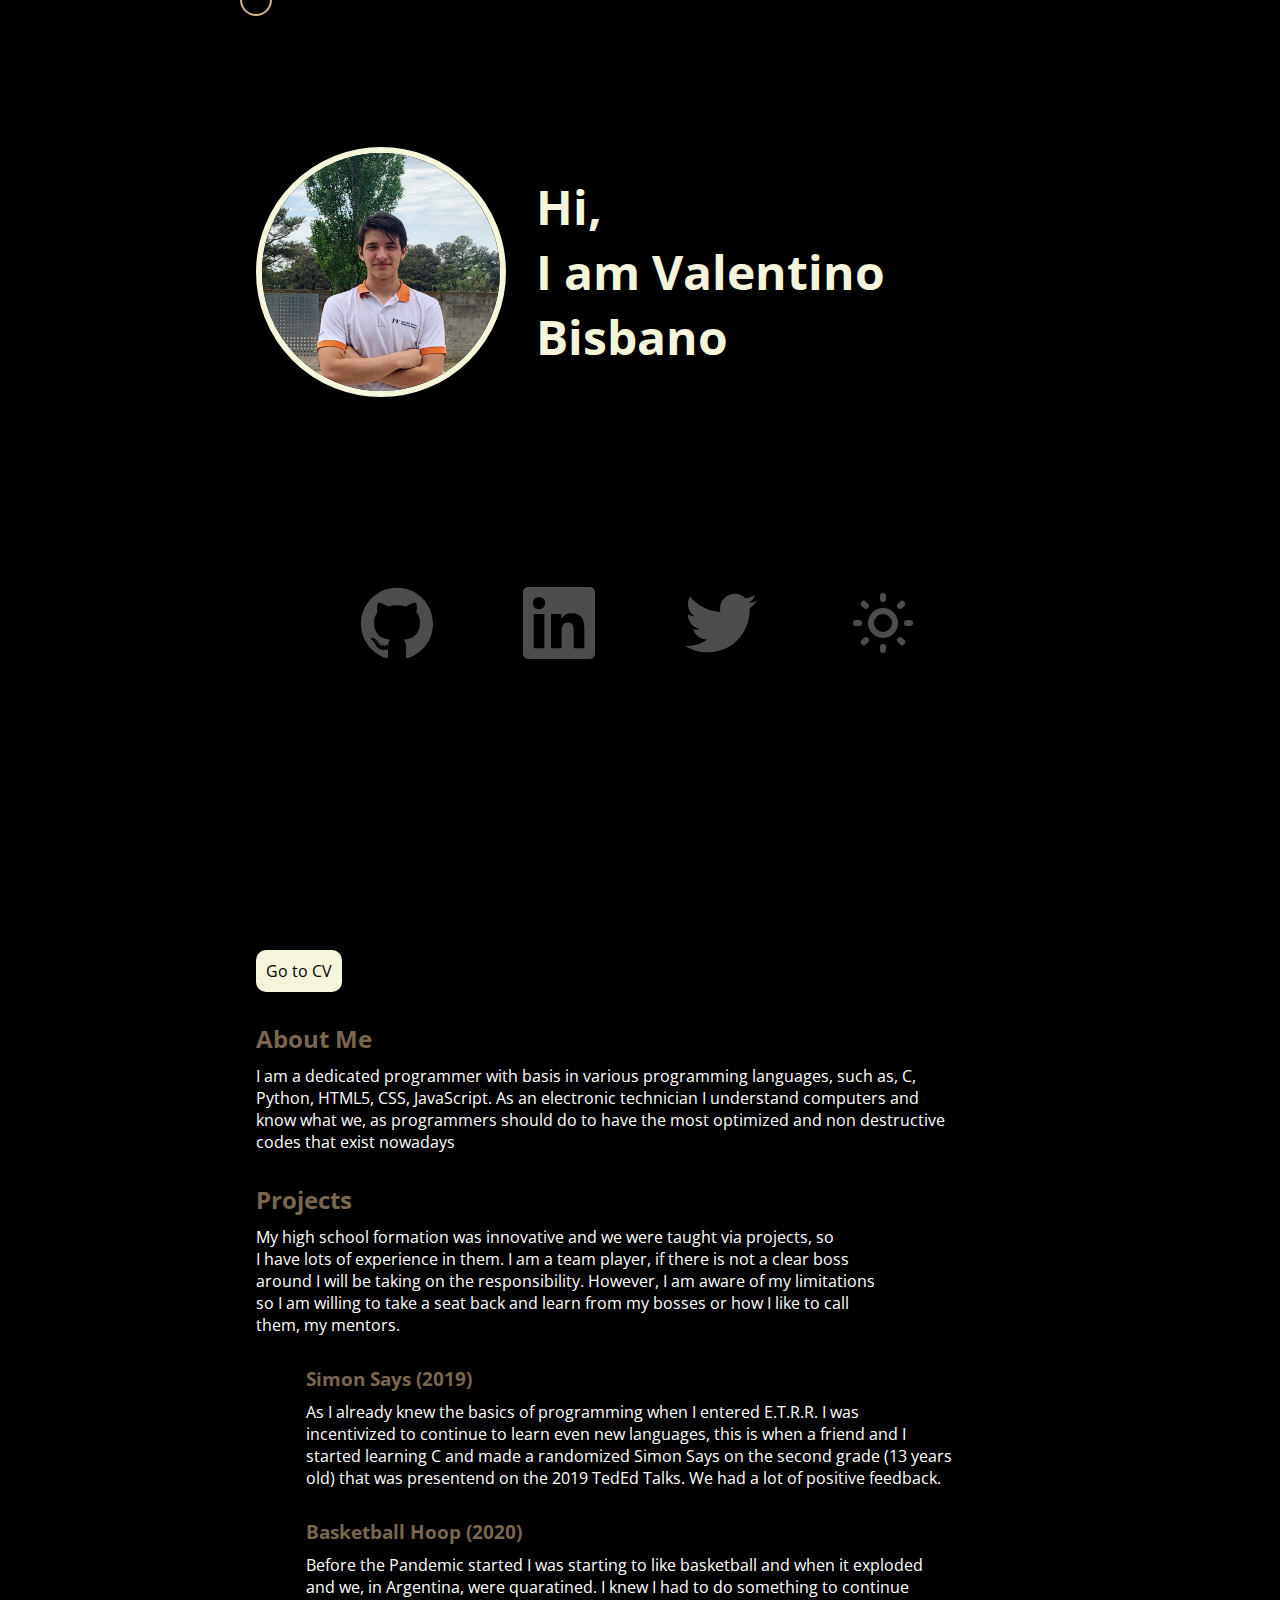
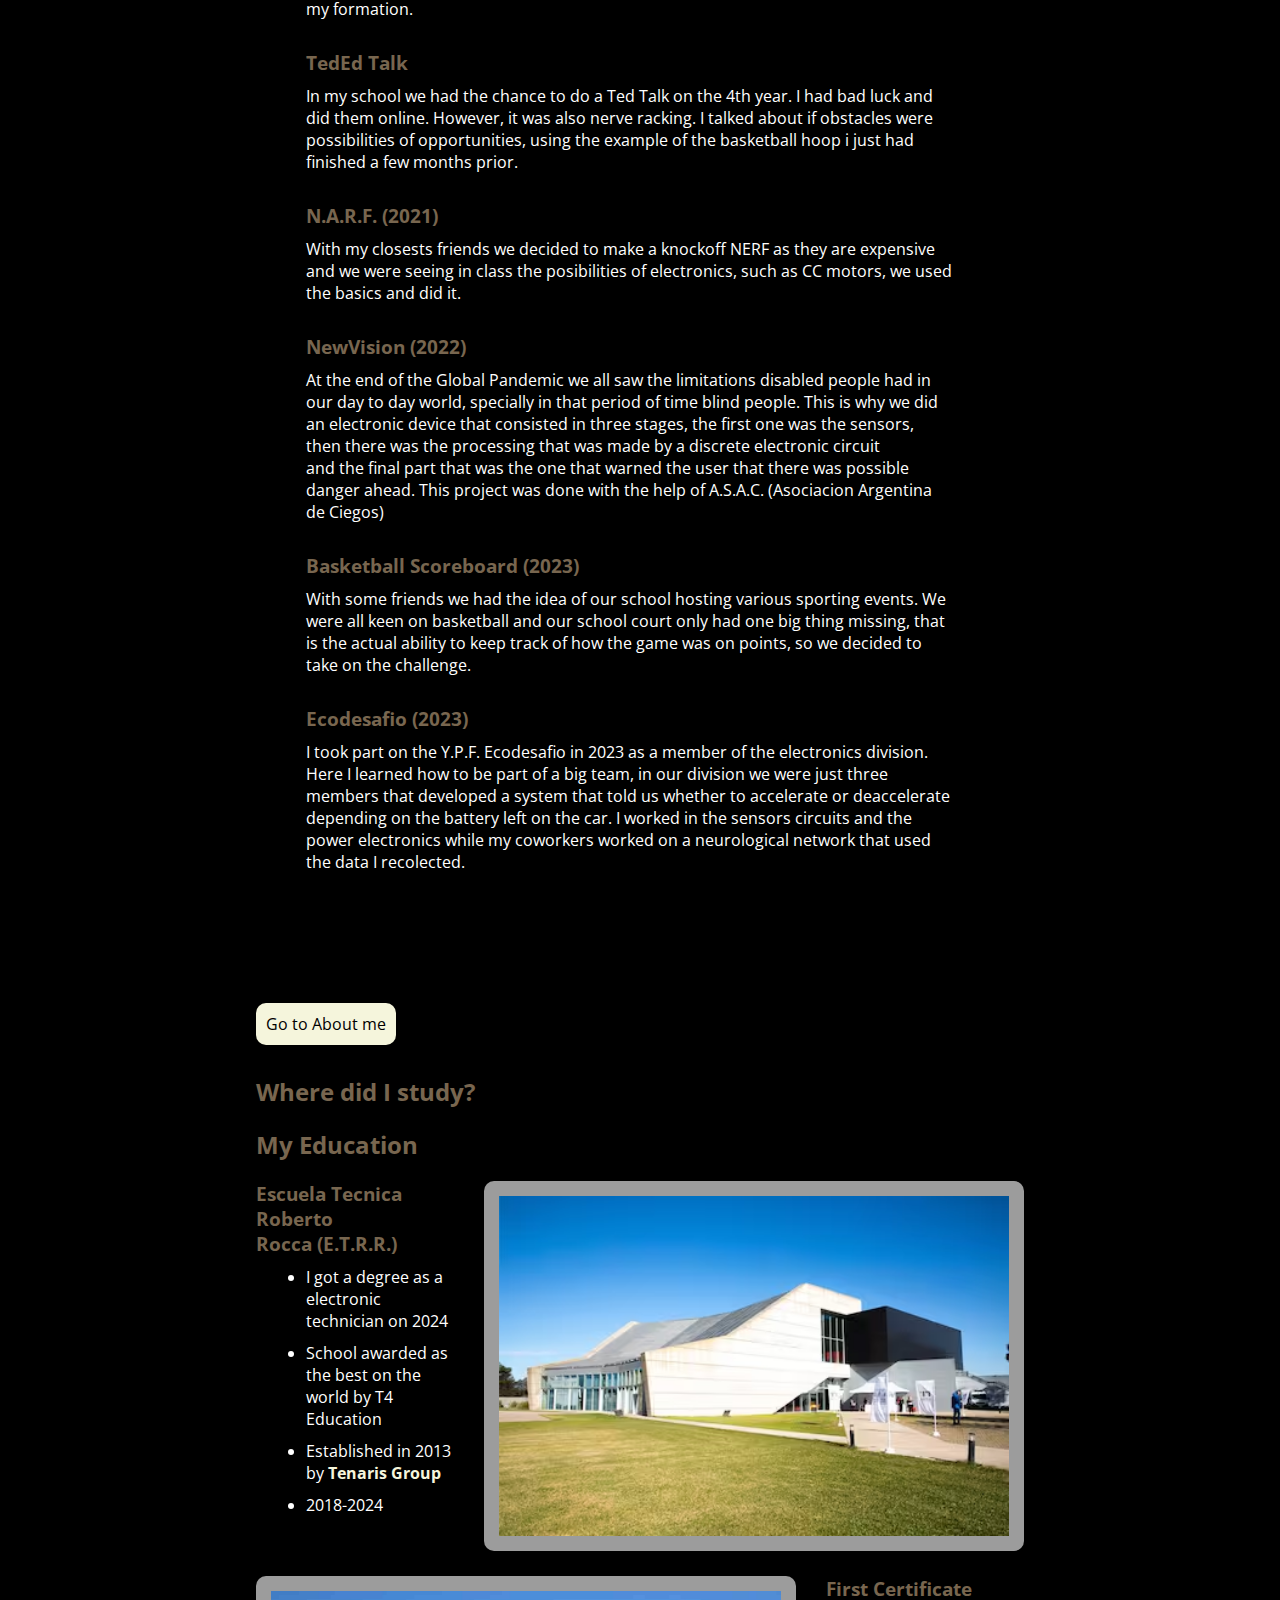
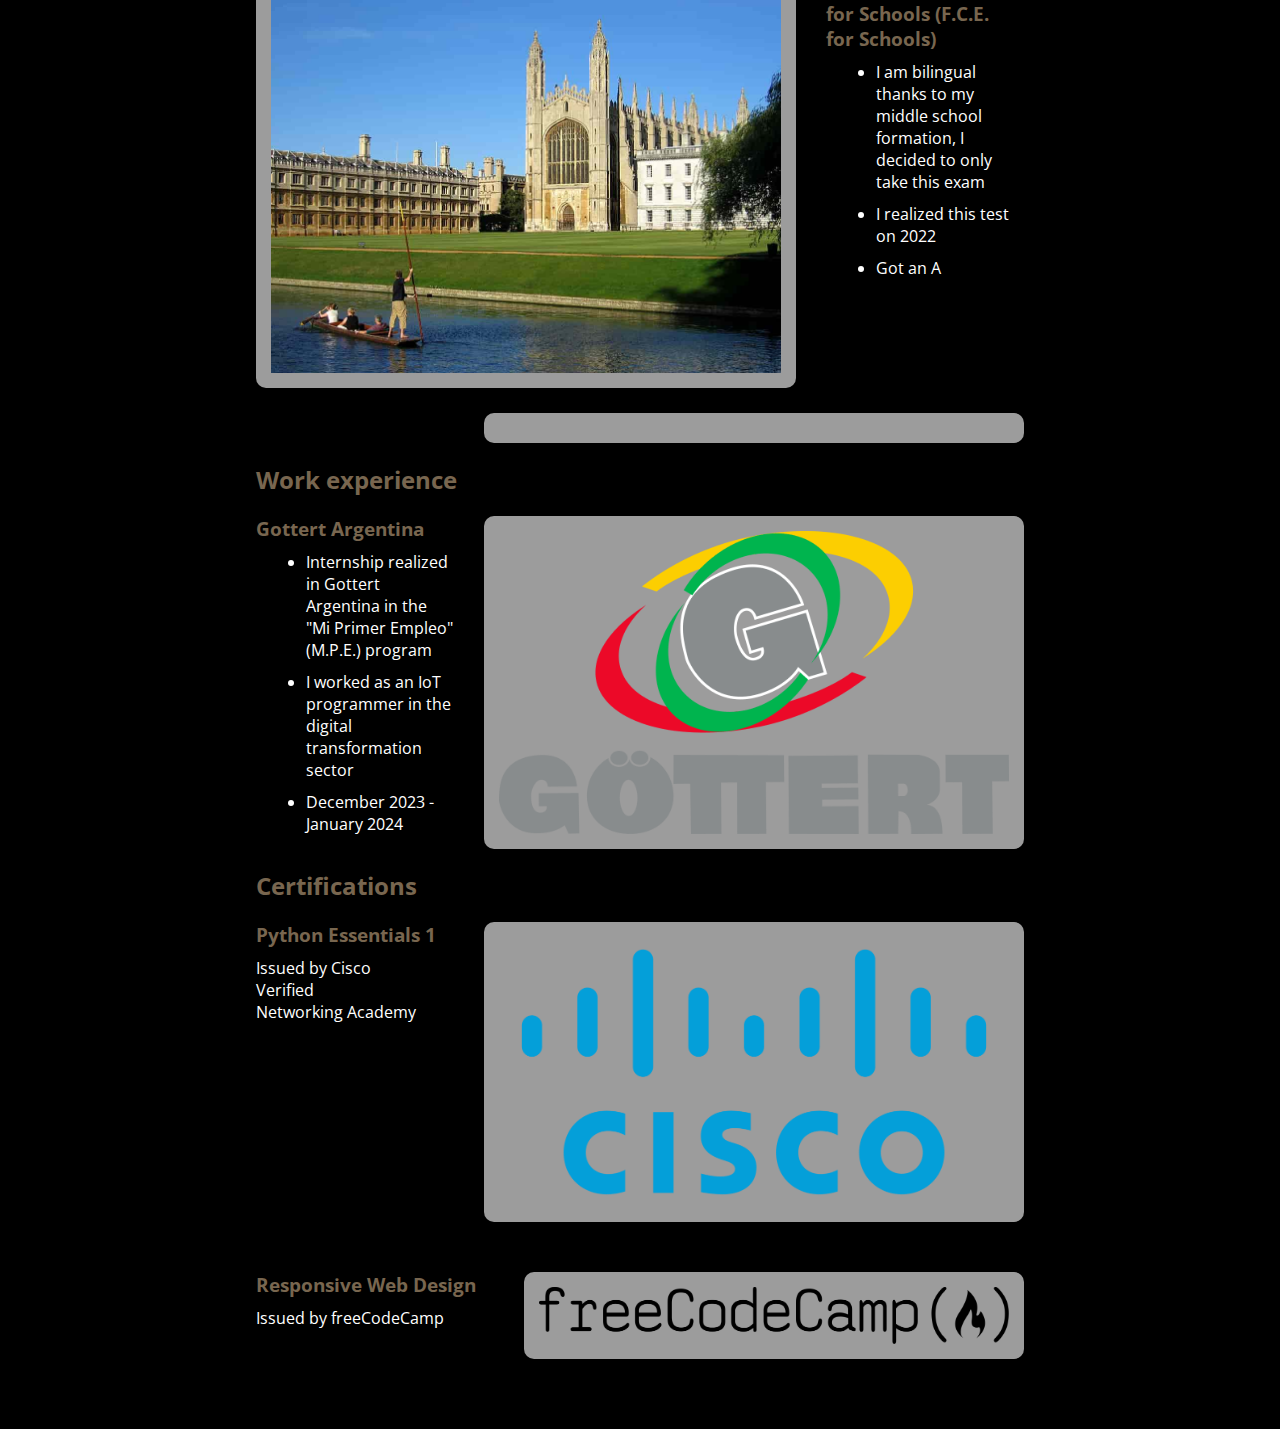
==== commit 7d41706b: "Prueba  1 branch" ====
--- a/index.html
+++ b/index.html
@@ -1,266 +1,283 @@
 <!DOCTYPE html>
 <html lang="en">
-  <head>
-    <meta charset="utf-8" />
-    <meta http-equiv="X-UA-Compatible" content="IE=edge" />
-    <title>Valentino Bisbano</title>
-    <meta name="description" content="" />
-    <meta name="viewport" content="width=device-width, initial-scale=1" />
-    <link rel="shortcut icon" type="image/x-icon" href="./images/Foto Perfil.jfif" class="img-perfil">
-   
-    <link rel="stylesheet" href="./styles.css" />
-
-    <script type="text/javascript" src="./script.js"></script>
-    <link
-      href="https://fonts.googleapis.com/css?family=Anton%7CBaskervville%7CRaleway&display=swap"
-      rel="stylesheet"
-    />
-    <link
-      rel="stylesheet"
-      href="https://use.fontawesome.com/releases/v5.8.2/css/all.css"
-    />
-  </head>
-
-  <body>
-
-    <div class="cursor"></div>
-
-    <header>
-      <img src="./images/Foto Perfil.jfif" class="img-perfil"/>
-        <h1>
-            <span class="left">Hi,</span><br>
-            I am Valentino Bisbano
-        </h1>
-    </header>
-
-  <div>
-    <div class="redes-sociales">
-      <img src="./images/Github-White.png" class="images img-git">
-      <img src="./images/Linkedin-White.png" class="images img-in">
-      <img src="./images/Twitter-X-White.png" class="images img-x">
-    </div>
-  </div>
-  <nav class="sidebar container">
-    <img src="./images/Github-White.png" class="img-gith">
-    <img src="./images/Linkedin-White.png" class="img-din">
-    <img src="./images/Twitter-X-White.png" class="img-tw">
-  </nav>
-
-  <button class="botton">Toggle Sections</button>
-  
-  <div class="about-me contenedor">
-    <h2>
-      About Me
-    </h2>
-    
-    <p class="description">
+
+<head>
+  <meta charset="utf-8" />
+  <meta http-equiv="X-UA-Compatible" content="IE=edge" />
+  <title>Valentino Bisbano</title>
+  <meta name="description" content="personal website" />
+  <meta name="viewport" content="width=device-width, initial-scale=1" />
+
+  <!-- link icon -->
+  <link rel="shortcut icon" type="image/x-icon" href="./images/Foto Perfil.jfif" class="img-perfil">
+
+  <!-- link styles -->
+  <link rel="stylesheet" href="./styles.css" />
+
+  <!-- load fonts -->
+  <link rel="preconnect" href="https://fonts.googleapis.com">
+  <link rel="preconnect" href="https://fonts.gstatic.com" crossorigin>
+  <link href="https://fonts.googleapis.com/css2?family=Open+Sans&display=swap" rel="stylesheet">
+</head>
+
+<body>
+  <div class="cursor"></div>
+
+
+  <header>
+    <div>
+      <img src="./images/Foto Perfil.jfif" alt="profile picture" />
+      <h1>
+        Hi,<br>I am Valentino Bisbano
+      </h1>
+    </div>
+
+    <nav class="redes-sociales">
+      <a href="https://github.com/Valen842" target="_blank" rel="noopener noreferrer">
+        <svg viewBox="0 0 256 250" width="256" height="250" fill="currentColor" xmlns="http://www.w3.org/2000/svg"
+          preserveAspectRatio="xMidYMid">
+          <path
+            d="M128.001 0C57.317 0 0 57.307 0 128.001c0 56.554 36.676 104.535 87.535 121.46 6.397 1.185 8.746-2.777 8.746-6.158 0-3.052-.12-13.135-.174-23.83-35.61 7.742-43.124-15.103-43.124-15.103-5.823-14.795-14.213-18.73-14.213-18.73-11.613-7.944.876-7.78.876-7.78 12.853.902 19.621 13.19 19.621 13.19 11.417 19.568 29.945 13.911 37.249 10.64 1.149-8.272 4.466-13.92 8.127-17.116-28.431-3.236-58.318-14.212-58.318-63.258 0-13.975 5-25.394 13.188-34.358-1.329-3.224-5.71-16.242 1.24-33.874 0 0 10.749-3.44 35.21 13.121 10.21-2.836 21.16-4.258 32.038-4.307 10.878.049 21.837 1.47 32.066 4.307 24.431-16.56 35.165-13.12 35.165-13.12 6.967 17.63 2.584 30.65 1.255 33.873 8.207 8.964 13.173 20.383 13.173 34.358 0 49.163-29.944 59.988-58.447 63.157 4.591 3.972 8.682 11.762 8.682 23.704 0 17.126-.148 30.91-.148 35.126 0 3.407 2.304 7.398 8.792 6.14C219.37 232.5 256 184.537 256 128.002 256 57.307 198.691 0 128.001 0Zm-80.06 182.34c-.282.636-1.283.827-2.194.39-.929-.417-1.45-1.284-1.15-1.922.276-.655 1.279-.838 2.205-.399.93.418 1.46 1.293 1.139 1.931Zm6.296 5.618c-.61.566-1.804.303-2.614-.591-.837-.892-.994-2.086-.375-2.66.63-.566 1.787-.301 2.626.591.838.903 1 2.088.363 2.66Zm4.32 7.188c-.785.545-2.067.034-2.86-1.104-.784-1.138-.784-2.503.017-3.05.795-.547 2.058-.055 2.861 1.075.782 1.157.782 2.522-.019 3.08Zm7.304 8.325c-.701.774-2.196.566-3.29-.49-1.119-1.032-1.43-2.496-.726-3.27.71-.776 2.213-.558 3.315.49 1.11 1.03 1.45 2.505.701 3.27Zm9.442 2.81c-.31 1.003-1.75 1.459-3.199 1.033-1.448-.439-2.395-1.613-2.103-2.626.301-1.01 1.747-1.484 3.207-1.028 1.446.436 2.396 1.602 2.095 2.622Zm10.744 1.193c.036 1.055-1.193 1.93-2.715 1.95-1.53.034-2.769-.82-2.786-1.86 0-1.065 1.202-1.932 2.733-1.958 1.522-.03 2.768.818 2.768 1.868Zm10.555-.405c.182 1.03-.875 2.088-2.387 2.37-1.485.271-2.861-.365-3.05-1.386-.184-1.056.893-2.114 2.376-2.387 1.514-.263 2.868.356 3.061 1.403Z"
+            fill="currentColor" />
+        </svg>
+      </a>
+      <a href="https://www.linkedin.com/in/valentino-bisbano-068413259/" target="_blank" rel="noopener noreferrer">
+        <svg width="256" height="256" xmlns="http://www.w3.org/2000/svg" preserveAspectRatio="xMidYMid"
+          viewBox="0 0 256 256">
+          <path
+            d="M218.123 218.127h-37.931v-59.403c0-14.165-.253-32.4-19.728-32.4-19.756 0-22.779 15.434-22.779 31.369v60.43h-37.93V95.967h36.413v16.694h.51a39.907 39.907 0 0 1 35.928-19.733c38.445 0 45.533 25.288 45.533 58.186l-.016 67.013ZM56.955 79.27c-12.157.002-22.014-9.852-22.016-22.009-.002-12.157 9.851-22.014 22.008-22.016 12.157-.003 22.014 9.851 22.016 22.008A22.013 22.013 0 0 1 56.955 79.27m18.966 138.858H37.95V95.967h37.97v122.16ZM237.033.018H18.89C8.58-.098.125 8.161-.001 18.471v219.053c.122 10.315 8.576 18.582 18.89 18.474h218.144c10.336.128 18.823-8.139 18.966-18.474V18.454c-.147-10.33-8.635-18.588-18.966-18.453"
+            fill="currentColor" />
+        </svg>
+      </a>
+      <a href="https://twitter.com/Valenbisbano" target="_blank" rel="noopener noreferrer">
+        <svg viewBox="0 0 256 209" width="256" height="209" xmlns="http://www.w3.org/2000/svg"
+          preserveAspectRatio="xMidYMid">
+          <path
+            d="M256 25.45c-9.42 4.177-19.542 7-30.166 8.27 10.845-6.5 19.172-16.793 23.093-29.057a105.183 105.183 0 0 1-33.351 12.745C205.995 7.201 192.346.822 177.239.822c-29.006 0-52.523 23.516-52.523 52.52 0 4.117.465 8.125 1.36 11.97-43.65-2.191-82.35-23.1-108.255-54.876-4.52 7.757-7.11 16.78-7.11 26.404 0 18.222 9.273 34.297 23.365 43.716a52.312 52.312 0 0 1-23.79-6.57c-.003.22-.003.44-.003.661 0 25.447 18.104 46.675 42.13 51.5a52.592 52.592 0 0 1-23.718.9c6.683 20.866 26.08 36.05 49.062 36.475-17.975 14.086-40.622 22.483-65.228 22.483-4.24 0-8.42-.249-12.529-.734 23.243 14.902 50.85 23.597 80.51 23.597 96.607 0 149.434-80.031 149.434-149.435 0-2.278-.05-4.543-.152-6.795A106.748 106.748 0 0 0 256 25.45"
+            fill="currentColor" />
+        </svg>
+      </a>
+
+      <button id="theme-button" aria-label="Change Theme">
+        <svg xmlns="http://www.w3.org/2000/svg" width="24" height="24"
+          viewBox="0 0 24 24" stroke-width="2" stroke="currentColor" fill="none" stroke-linecap="round"
+          stroke-linejoin="round">
+          <path stroke="none" d="M0 0h24v24H0z" fill="none" />
+          <path d="M12 12m-4 0a4 4 0 1 0 8 0a4 4 0 1 0 -8 0" />
+          <path d="M3 12h1m8 -9v1m8 8h1m-9 8v1m-6.4 -15.4l.7 .7m12.1 -.7l-.7 .7m0 11.4l.7 .7m-12.1 -.7l-.7 .7" />
+        </svg>
+      </button>
+    </nav>
+  </header>
+
+  <section id="aboutme">
+    <a href="#CV" class="ref">Go to CV</a>
+    <h2>About Me</h2>
+
+    <p>
       I am a dedicated programmer with basis in various programming languages, such as, C,<br>
       Python, HTML5, CSS, JavaScript. As an electronic technician I understand computers and<br>
-       know what we, as programmers should do to have the most optimized and non destructive codes that exist nowadays
+      know what we, as programmers should do to have the most optimized and non destructive codes that exist nowadays
     </p>
-    <h2>
-      Projects
-    </h2>
-    <p class="projects">
+
+    <h2>Projects</h2>
+    <p>
       My high school formation was innovative and we were taught via projects, so<br>
       I have lots of experience in them. I am a team player, if there is not a clear boss<br>
-      around I will be taking on the responsability. However, I am aware of my limitations<br>
+      around I will be taking on the responsibility. However, I am aware of my limitations<br>
       so I am willing to take a seat back and learn from my bosses or
       how I like to call<br> them, my mentors.
     </p>
-    <h3>
-      Simon Says (2019)
-    </h3>
-    <p class="proyectos">
-      As I already knew the basics of programming when I entered E.T.R.R. I was incentivized to continue
-      to learn even new languages, this is when a friend and I started learning C and made a randomized
-      Simon Says on the second grade (13 years old) that was presentend on the 2019 TedEd Talks. We had
-      a lot of positive feedback.
-    </p>
-    <h3>
-      Basketball Hoop (2020)
-    </h3>
-    <p class="proyectos">
-      Before the Pandemic started I was starting to like basketball and when it exploded and we, in
-      Argentina, were quaratined. I knew I had to do something to continue my formation.
-    </p>
-    <h3>
-      TedEd Talk
-    </h3>
-    <p class="proyectos">
-      In my school we had the chance to do a Ted Talk on the 4th year. I had bad luck and did them 
-      online. However, it was also nerve racking. I talked about if obstacles were possibilities
-      of opportunities, using the example of the basketball hoop i just had finished a few months prior.
-
-    </p>
-    <h3>
-      N.A.R.F. (2021)
-    </h3>
-    <p class="proyectos">
-      With my closests friends we decided to make a knockoff NERF as they are expensive and we were
-      seeing in class the posibilities of electronics, such as CC motors, we used the basics and did
-      it.
-    </p>
-    <h3>
-      NewVision (2022)
-    </h3>
-    <p class="proyectos">
-      At the end of the Global Pandemic we all saw the limitations disabled people had in our day to 
-      day world, specially in that period of time blind people. This is why we did an electronic device
-      that consisted in three stages, the first one was the sensors, then there was the processing that
-      was made by a discrete electronic circuit and the final part that was the one that warned the user
-      that there was possible danger ahead. This project was done with the help of A.S.A.C. (Asociacion
-      Argentina de Ciegos)
-    </p>
-    <h3>
-      Basketball Scoreboard (2023)
-    </h3>
-    <p class="proyectos">
-      With some friends we had the idea of our school hosting various sporting events. We were all keen
-      on basketball and our school court only had one big thing missing, that is the actual ability to
-      keep track of how the game was on points, so we decided to take on the challenge.
-    </p>
-    <h3>
-      Ecodesafio (2023)
-    </h3>
-    <p class="proyectos">
-      I took part on the Y.P.F. Ecodesafio in 2023 as a member of the electronics division. 
-      Here I learned how to be part of a big team, in our division we were just three members that
-      developed a system that told us whether to accelerate or deaccelerate depending on the 
-      battery left on the car. I worked in the sensors circuits and the power electronics while my
-      coworkers worked on a neurological network that used the data I recolected.
-    </p>
-  </div>
-
-  
-  
-  <div class = "cv">
-    <div class="contenedor divider">
-      <header>
-        <h2>
-          Where did I study?
-        </h2>
-      </header>
-
-
-      <div class="etrr">
-        <div class="certificado-etrr">
-            <h3 class="title">Escuela Tecnica Roberto Rocca <br>(E.T.R.R.)</h3>
-            <ul class="text">
-                <li>
-                I got a degree as a electronic technician on 2024
+    <ul>
+      <li>
+        <h3>Simon Says (2019)</h3>
+        <p>
+          As I already knew the basics of programming when I entered E.T.R.R. I was incentivized to continue
+          to learn even new languages, this is when a friend and I started learning C and made a randomized
+          Simon Says on the second grade (13 years old) that was presentend on the 2019 TedEd Talks. We had
+          a lot of positive feedback.
+        </p>
+      </li>
+
+      <li>
+        <h3>Basketball Hoop (2020)</h3>
+        <p>
+          Before the Pandemic started I was starting to like basketball and when it exploded and we, in
+          Argentina, were quaratined. I knew I had to do something to continue my formation.
+        </p>
+      </li>
+
+      <li>
+        <h3>TedEd Talk</h3>
+        <p>
+          In my school we had the chance to do a Ted Talk on the 4th year. I had bad luck and did them
+          online. However, it was also nerve racking. I talked about if obstacles were possibilities
+          of opportunities, using the example of the basketball hoop i just had finished a few months prior.
+        </p>
+      </li>
+
+      <li>
+        <h3>N.A.R.F. (2021)</h3>
+        <p>
+          With my closests friends we decided to make a knockoff NERF as they are expensive and we were
+          seeing in class the posibilities of electronics, such as CC motors, we used the basics and did
+          it.
+        </p>
+      </li>
+
+      <li>
+        <h3>NewVision (2022)</h3>
+        <p>
+          At the end of the Global Pandemic we all saw the limitations disabled people had in our day to
+          day world, specially in that period of time blind people. This is why we did an electronic device
+          that consisted in three stages, the first one was the sensors, then there was the processing that
+          was made by a discrete electronic circuit and the final part that was the one that warned the user
+          that there was possible danger ahead. This project was done with the help of A.S.A.C. (Asociacion
+          Argentina de Ciegos)
+        </p>
+      </li>
+
+      <li>
+        <h3>Basketball Scoreboard (2023)</h3>
+        <p>
+          With some friends we had the idea of our school hosting various sporting events. We were all keen
+          on basketball and our school court only had one big thing missing, that is the actual ability to
+          keep track of how the game was on points, so we decided to take on the challenge.
+        </p>
+      </li>
+
+      <li>
+        <h3>Ecodesafio (2023)</h3>
+        <p>
+          I took part on the Y.P.F. Ecodesafio in 2023 as a member of the electronics division.
+          Here I learned how to be part of a big team, in our division we were just three members that
+          developed a system that told us whether to accelerate or deaccelerate depending on the
+          battery left on the car. I worked in the sensors circuits and the power electronics while my
+          coworkers worked on a neurological network that used the data I recolected.
+        </p>
+      </li>
+    </ul>
+  </section>
+
+  <section id="CV">
+    <a href="#aboutme" class="ref">Go to About me</a>
+    <div>
+      <h2>Where did I study?</h2>
+
+
+      <div class="education">
+        <h2 class="title1">My Education</h2>
+
+        <div class="cont1 card" id="cont1" data-aos="fade-up-right">
+            <div class="estudios1">
+              <h3 class="colegio">Escuela Tecnica Roberto Rocca (E.T.R.R.)
+              </h3>
+              <ul>
+                <li>
+                  I got a degree as a electronic technician on 2024
                 </li>
                 <li>
                   School awarded as
-                  <span class="best">the best on the world</span> by T4 Education
-                </li>
-                <li>
-                Established in 2013 by
-                <a href="https://www.tenaris.com/en" class="tenaris">Tenaris Group</a>
+                  <span>the best on the world</span> by T4 Education
+                </li>
+                <li>
+                  Established in 2013 by
+                  <a href="https://www.tenaris.com/en">Tenaris Group</a>
                 </li>
                 <li>
                   2018-2024
                 </li>
-            </ul>
-          <img
-          class="img-etrr"
-          src="./images/etrr.jpg"/>
-        </div>
-      </div>
-
-
-        
-
-      <div class="fce">
-        
-        <div class="text-fce">
-          <h3 class="title">First Certificate for Schools (F.C.E. for Schools)</h1>
+              <br>
+            </div>
+            <div class="imagen-container1">
+              <img src="./images/etrr.jpg" class="imagen-estudios">
+            </div>
+        </div>
+
+        <div class="cont2 card" id="cont2" data-aos="fade-up-left">
+            <div class="imagen-container2">
+                <img src="./images/cambridge.jpg" class="imagen-estudios">
+              </div>
+            <div class="estudios2">
+              <h3 class="colegio">First Certificate for Schools (F.C.E. for Schools)
+              </h3>
+              <ul>
+                <li>
+                  I am bilingual thanks to my middle school formation, I decided to only take this exam
+                </li>
+                <li>
+                  I realized this test on 2022
+                </li>
+                <li>
+                  Got an A
+                </li>
+              </ul>
+              <br>
+            </div>
+
+        </div>
+    </div>
+
+      <div class="card">
+        <div>
+          <h3></h1>
+          
+        </div>
+        <img src="" />
+      </div>
+    </div>
+
+    <div>
+      <h2>Work experience</h2>
+
+      <div class="card">
+        <div>
+          <h3>Gottert Argentina</h3>
           <ul>
             <li>
-              I am bilingual thanks to my middle school formation, I decided to only take this <br/>exam
+              Internship realized in Gottert Argentina in the "Mi Primer Empleo" (M.P.E.) program
             </li>
             <li>
-              I realized this test on 2022
+              I worked as an IoT programmer in the digital transformation sector
             </li>
             <li>
-              Got an A
+              December 2023 - January 2024
             </li>
           </ul>
         </div>
-        <img
-        class="img-fce"
-        src="./images/cambridge.jpg"
-        width="300" height="180"/>
-
-      </div>
-    </div>
-
-    <br>
-    <br>
-    
-
-    <div class="laboral contenedor divider">
-      <header>
-        <h2>
-          Work experience
-        </h2>
-      </header>
-
-      <div>
-        <img src="./images/Gottert.png" class="img-gottert">
-      </div>
-      <div>
-        <p class="text-gottert">
-          Internship realized in Gottert Argentina in the "Mi Primer Empleo" (M.P.E.) program<br>
-          I worked as an IoT programmer in the digital transformation sector<br>
-          December 2023 - January 2024 
-        </p>
-      </div>
-      
-    </div>
-
-
-    <div class="certificaciones contenedor divider">
-      <header>
-        <h2>
-          <br>
-          <br>
-          <br>
-            Certifications
-        </h2>
-      </header>
-
-      <div>
-        <p class="text-cisco">
-            Python Essentials 1<br/>
-            Issued by Cisco Verified<br/>
+        <img src="./images/Gottert.png" alt="Gottert logo">
+      </div>
+    </div>
+
+    <div>
+      <h2>Certifications</h2>
+
+      <div class="card">
+        <div>
+          <h3>Python Essentials 1</h3>
+          <p>
+            Issued by Cisco Verified<br />
             Networking Academy
-        </p>
-        <div class="margen">
-          <img src="./images/cisco.png" class="python" alt="Python Image">
-        </div>
-      </div>
-
-      <div>
-        <p class="text-freeCodeCamp">
-            Responsive Web Design<br/>
-            Issued by freeCodeCamp<br/>
-        </p>
-        <div class="margen">
-          <img src="./images/freecodecamp.png" class="freeCodeCamp">
-        </div>
-      </div>
-      <br>
-      <br>
-      <br>
-      <br>
-      <br>
-
-    </div>
-  </div>
-
-
-
-
+          </p>
+        </div>
+        <img src="./images/cisco.png" alt="Cisco logo">
+      </div>
+
+      <div class="card" id="freecodecamp">
+        <div>
+          <h3>Responsive Web Design</h3>
+          <p>
+            Issued by freeCodeCamp
+          </p>
+        </div>
+        <img src="./images/freecodecamp.png" alt="freeCodeCamp logo" id="freecodecamp">
+      </div>
+
+    </div>
+  </section>
+
+  <!-- link script -->
+  <script type="text/javascript" src="./script.js"></script>
 </body>
+
 </html>--- a/styles.css
+++ b/styles.css
@@ -1,26 +1,122 @@
-@media screen and (min-width: 1600px) {
-
-    *{
-        background-color: beige;
-        font-family: "Segoe UI";
-    }
-
-
-    html, body {
-        margin: 0;
-        padding: 0;
-        font-family: Arial, sans-serif;
-        scroll-behavior: smooth;
-        height: 200vh; 
-    }
-
-    h1{
-        text-align: center;
-        font-size: 5rem;
-        margin-top: -14rem;
-        margin-left: 15rem;
-        z-index: 2;
-    }
+/* css reset */
+* {
+    font-family: 'Open Sans', sans-serif;
+    cursor: none;  /* Esta línea hace que el cursor sea invisible */
+    margin: 0;
+    padding: 0;
+    box-sizing: border-box;
+}
+h1{
+
+    text-wrap: balance;
+    color: var(--heading);
+}
+
+h2, h3{
+    text-wrap: balance;
+    color: var(--titles)
+}
+
+p {
+    text-wrap: pretty;
+}
+
+html {
+    scroll-behavior: smooth;
+}
+
+:root {
+    --transition-time: 0.3s;
+    --primary-color: beige;
+    --secondary-color: black;
+    --heading: var(--primary-color);
+    --background-sidebar: black;
+    --titles: #78664f;
+    --cursor-color: #d2b48c;
+    --text: #FFF;
+    --refs: #000;
+  }
+  
+  :root[data-theme="dark"] {
+    --primary-color: black;
+    --secondary-color: beige;
+    --background-sidebar: beige;
+    --titles: #78664f;
+    --heading: var(--primary-color);
+    --cursor-color: rgb(105, 100, 100);
+    --text: black;
+    --refs: var(--background-sidebar);
+  }
+body {
+    background-color: var(--secondary-color);
+    width: 60vw;
+    margin: 0 auto;
+    color: var(--text);
+    transition: background-color var(--transition-time), color var(--transition-time);
+}
+
+*::selection {
+    background-color: var(--primary-color);
+    color: var(--text);
+}
+
+.cursor {
+    z-index: 999;
+    position: absolute;
+    background-color: transparent; /* Hacemos el fondo transparente */
+    width: 4vh;
+    height: 4vh;
+    border: 2px solid var(--cursor-color); /* Ajustamos el color del borde */
+    border-radius: 50%;
+    transform: translate(-50%, -50%); /* Ajuste para centrar el cursor */
+    pointer-events: none; /* Evita que el cursor intercepte eventos de ratón */
+    transition: top 0.2s ease-out, left 0.2s ease-out, width 0.2s ease-out, height 0.2s ease-out; /* Transiciones para un efecto más suave */
+}
+
+.hover-effect:hover  {
+    width: 3rem;
+    height: 3rem;
+}
+
+.hover-effect {
+    cursor: pointer;
+}
+
+.cursor.clicked {
+    background-color: lightgray;
+    border: lightgray;
+}
+
+header {
+    height: 100vh;
+    display: flex;
+    flex-direction: column;
+    gap: 100px;
+    justify-content: center;
+    align-items: center;
+}
+
+header div {
+    display: flex;
+    justify-content: center;
+    gap: 30px;
+}
+
+header div img {
+    border-radius: 50%;
+    width: 250px;
+    border: 6px solid var(--primary-color);
+    transition: transform .3s;
+}
+header div img:hover {
+    transform: scale(1.1);
+}
+
+header div h1 {
+    font-size: 3rem;
+    font-weight: bold;
+    margin: auto;
+}
 
     .cursor {
         z-index: 999;
@@ -49,746 +145,156 @@
         border: lightgray;
     }
 
-    @keyframes colors {
-        0% { border-color: #d2b48c; }
-        50% { border-color: #654321; }
-        100% { border-color: #d2b48c; }
-    }
-
+
+.redes-sociales {
+    display: flex;
+    background-color: var(--background-sidebar);
+    padding: 10vh;
+    justify-content: center;
+    align-items: center;
+    width: fit-content;
+    margin: 0 auto;
+    border-radius: 20px;
+    gap: 10vh;
+    transition-duration: .2s;
+    transition-property: gap;
+    transition-timing-function: ease-in;
+}
+.redes-sociales svg {
+    color: var(--text);
+    opacity: 0.3;
+    width: 8vh;
+    height: 8vh;
+    transition-property: opacity;
+    transition-duration: .6s;
+}
+.redes-sociales svg:hover{
+    opacity: 1;
+}
+
+.redes-sociales button {
+    background-color: transparent;
+    border: none;
+}
+
+.redes-sociales.left {
+    position: fixed;
+    left: -20vh;
+    top: 6%;
+    flex-direction: column;
+    gap: 10vh;
+    transform: translateX(120px);
+    transition: transform 0.3s ease-in;
+}
+
+
+.redes-sociales.left svg {
+    width: 40px;
+}
+
+a.ref {
+    margin-bottom: 30px;
+    display: block;
+    background-color: var(--primary-color);
+    color: var(--refs);
+    padding: 10px;
+    border-radius: 10px;
+    width: fit-content;
+    text-decoration: none;
+}
+
+section {
+    padding: 50px 0;
+}
+
+section p {
+    margin: 10px 0 30px;
+    width: 90%;
+}
+
+section ul {
+    margin-left: 50px;
+    gap: 10px;
+}
+
+section#aboutme ul {
+    list-style: none;
+}
+
+section#CV h2 {
+    margin-bottom: 20px;
+}
+section#CV h3, ul li {
+    margin-bottom: 10px;
+}
+
+section#CV .card{
+    display: flex;
+    margin-bottom: 20px;
+    width: 100%;
+    justify-content: space-between;
+    gap: 30px;
+}
+section#CV .card#freecodecamp {
+    margin-top: 50px;
+}
+
+section#CV .card a {
+    color: var(--primary-color);
+    text-decoration: none;
+    font-weight: bold;
+}
+
+section#CV .card img {
+    width: 60vh;
+    background-color: rgb(156, 156, 156);
+    border-radius: 10px;
+    padding: 15px;
+}
+section#CV .card img#freecodecamp {
+    width: 500px;
+}
+
+/* Media queries */
+
+@media (max-width: 992px) {
+    section#CV .card {
+        flex-direction: column;
+    }
+}
+
+@media (max-width: 768px) {
     body {
-        margin: 0;
-        padding: 0;
-    }
-
-    .img-perfil{
-        border-radius: 50%;
-        height: 15rem;
-        margin-left: 20rem;
-        margin-top: 17rem;
-        z-index: 2;
-    }
-
-
-    .images {
-        margin: 0 2rem; /* Ajusta el margen según tus necesidades */
-        height: 4rem;
-        margin: 0 2rem; /* Ajusta el margen según tus necesidades */
-        transition: transform 0.3s ease; /* Agrega una transición suave */
-        z-index: 1;
-        margin-bottom: 9%;
-        background: none;
-    }
-
-    .images:hover {
-        transform: translateY(5px); /* Mueve la imagen hacia abajo */
-    }
-
-    .img-git{
-        margin-left: 45%;
-        margin-top: 2rem;
-        z-index: 1;
-    }
-
-    .img-gith{
-        margin-left: 45%;
-        margin-top: 2rem;
-        z-index: 1;
-    }
-
-    .img-gith,
-    .img-din,
-    .img-tw {
-        margin: 0 2rem; /* Ajusta el margen según tus necesidades */
-        height: 4rem;
-        margin: 0 2rem; /* Ajusta el margen según tus necesidades */
-        transition: transform 0.3s ease; /* Agrega una transición suave */
-        z-index: 1;
-        margin-bottom: 9%;
-        background: none;
-    }
-
-
-    .sidebar {
-        margin-left: 3rem;
-        height: 30rem;
-        width: 5rem;
-        display: flex;
+        width: 90vw;
+        margin-bottom: 100px;
+    }
+
+    .redes-sociales.left {
+        gap: 30px;
+        bottom: -100px;
+        top: auto;
+        left: auto;
+        flex-direction: row;
+
+        transform: translateY(-130px);
+    }
+}
+
+@media (max-width: 576px) {
+    header {
+        gap: 50px;
+        height: 100vh;
+    }
+
+    header div {
         flex-direction: column;
-        align-items: center;
-        justify-content: center;
-        position: absolute;
-        background: rgba(190, 190, 102, 0.361);
-        border-radius: 3rem 3rem 3rem 3rem;
-        top: 50%; 
-        transform: translateY(-50%);
-        transition: left 0.5s ease, top 0.0000000001s ease; 
-    }
-    
-    .sidebar > .images {
-        margin-bottom: 3rem;
-    }
-
-
-    .botton {
-        width: 5rem;
-        height: 3rem;
-        font-size: 1rem;
-        background-color: beige;
-        color: rgb(0, 0, 0);
-        border: 1px solid black; /* Añade '1px solid' para definir el estilo del borde */
-        cursor: pointer;
-        z-index: 5;
-        margin-left: 48%;
-        margin-bottom: 6.55rem;
-        border-radius: 3rem;
-    }
-
-
-
-    .divider{
-        margin-bottom: 3rem;
-    }
-
-    -----------------cv-------------------------
-    .cv{
-        display: none;
-    }
-
-
-    .left{
-        margin-left: -47.5rem;
-    }
-
-    h2 {
-        text-align: left;
-        font-size: 3rem;
-        color: black;
-        position: relative;
+    }
+
+    section#CV .card img {
         width: 100%;
-        top: 0;
-        z-index: 2;
-        margin-top: 3rem;
-        margin-bottom: 2rem;
-    }
-
-    .contenedor{
-        margin: 0 20rem 0 20rem;
-    }
-
-    .title{
-        font-family: sans-serif;
-        font-size: 2rem;
-        font-weight: bolder;
-    }
-
-    .img-etrr{
-        width : 27rem;
-        height : 17rem;
-        border-radius: 10%;
-        float: right;
-        margin-top : -12rem;
-        transition: transform 0.3s ease;
-    }
-
-    .img-etrr:hover{
-        transform: translateY(5px);
-    }
-
-
-    .best{
-        color: gold;
-    }
-
-    .fce{
-        margin-top: 10rem;
-    }
-
-    .img-fce{
-        width: 27rem;
-        height: 17rem;
-        float: left;
-        border-radius: 10%;
-        margin-right: 5rem;
-        transition: transform 0.3s ease;
-    }
-
-    .img-fce:hover{
-        transform: translateY(5px); /* Mueve la imagen hacia abajo */
-    }
-
-    .text-fce{
-        margin-left: 32rem; 
-        /* 32= width img(27) + margin (5rem) */
-        margin-top: 2rem;
-        position: absolute;
-    }
-
-    .laboral{
-        margin-top: 35rem;
-    }
-
-    .img-gottert{
-        margin-left: 25%;
-    }
-
-    .text-gottert{
-        text-align: center;
-        font-size: 1.5rem;
-    }
-
-    .python {
-        height: 10rem;
-        opacity: 0;
-        transition: transform 0.75s ease, opacity 1.5s ease;
-        position: flex;   
-        margin-top: -10rem;
-        justify-content: top;
-    }
-
-    .python:hover, .python.active {
-        opacity: 1;
-        transform: translateX(275%);
-    }
-
-    .margen{
-        margin-top: -4rem;
-    }
-
-    .text-freeCodeCamp, .text-cisco{
-        font-size: 3rem;
-    }
-
-    .freeCodeCamp {
-        height: 3.5rem;
-        opacity: 0;
-        transition: transform 0.75s ease, opacity 1.5s ease;
-        display: flex;   
-        margin-top: -8rem;
-    }
-
-    .freeCodeCamp.active {
-        opacity: 1;
-        transform: translateX(130%);
-    }
-
-
-    /* ---------------about-me------------------- */
-
-
-    .projects, .description {
-        font-size: 2rem;
-    }
-
-    .proyectos{
-        font-size: 1.125rem;
-    }
-}
-
-
-@media screen and (min-width: 1000px) and (max-width: 1599px){
-    
-    *{
-        background-color: beige;
-        font-family: "Segoe UI";
-    }
-
-
-    html, body {
-        margin: 0;
-        padding: 0;
-        font-family: Arial, sans-serif;
-        scroll-behavior: smooth;
-        height: 200vh; 
-    }
-
-    h1{
-        text-align: center;
-        font-size: 5rem;
-        margin-top: -14rem;
-        margin-left: 18rem;
-        z-index: 2;
-    }
-
-    .cursor {
-        z-index: 999;
-        position: absolute;
-        background-color: transparent; /* Hacemos el fondo transparente */
-        width: 2rem;
-        height: 2rem;
-        border: 2px solid #d2b48c; /* Ajustamos el color del borde */
-        border-radius: 50%;
-        transform: translate(-50%, -50%); /* Ajuste para centrar el cursor */
-        pointer-events: none; /* Evita que el cursor intercepte eventos de ratón */
-        transition: top 0.2s ease-out, left 0.2s ease-out, width 0.2s ease-out, height 0.2s ease-out; /* Transiciones para un efecto más suave */
-    }
-
-    .hover-effect:hover  {
-        width: 3rem;
-        height: 3rem;
-    }
-
-    .hover-effect {
-        cursor: pointer;
-    }
-
-    .cursor.clicked {
-        background-color: lightgray;
-        border: lightgray;
-    }
-
-    @keyframes colors {
-        0% { border-color: #d2b48c; }
-        50% { border-color: #654321; }
-        100% { border-color: #d2b48c; }
-    }
-
-    body {
-        margin: 0;
-        padding: 0;
-    }
-
-    .img-perfil{
-        border-radius: 50%;
-        height: 15rem;
-        margin-left: 5rem;
-        margin-top: 8rem;
-        z-index: 2;
-    }
-
-
-    .images {
-        margin: 0 2rem; /* Ajusta el margen según tus necesidades */
-        height: 4rem;
-        margin: 0 2rem; /* Ajusta el margen según tus necesidades */
-        transition: transform 0.3s ease; /* Agrega una transición suave */
-        z-index: 1;
-        margin-bottom: 9%;
-        background: none;
-    }
-
-    .images:hover {
-        transform: translateY(5px); /* Mueve la imagen hacia abajo */
-    }
-
-    .img-git{
-        margin-left: 45%;
-        margin-top: 2rem;
-        z-index: 1;
-    }
-
-
-    .sidebar {
-        margin-left: 3rem;
-        height: 30rem;
-        width: 5rem;
-        display: flex;
-        flex-direction: column;
-        align-items: center;
-        justify-content: center;
-        position: absolute;
-        background: rgba(190, 190, 102, 0.361);
-        border-radius: 3rem 3rem 3rem 3rem;
-        top: 50%; 
-        transform: translateY(-50%);
-        transition: left 0.5s ease, top 0.0000000001s ease; 
-    }
-    
-    .sidebar > .images {
-        margin-bottom: 3rem;
-    }
-
-
-    .botton {
-        width: 5rem;
-        height: 3rem;
-        font-size: 1rem;
-        background-color: beige;
-        color: rgb(0, 0, 0);
-        border: 1px solid black; /* Añade '1px solid' para definir el estilo del borde */
-        cursor: pointer;
-        z-index: 5;
-        margin-left: 48%;
-        margin-bottom: 6.55rem;
-        border-radius: 3rem;
-    }
-
-
-
-    .divider{
-        margin-bottom: 3rem;
-    }
-
-    -----------------cv-------------------------
-    .cv{
-        display: none;
-    }
-
-
-    .left{
-        margin-left: -47.5rem;
-    }
-
-    h2 {
-        text-align: left;
-        font-size: srem;
-        color: black;
-        position: relative;
+    }
+
+    section#CV .card img#freecodecamp {
         width: 100%;
-        top: 0;
-        z-index: 2;
-        margin-top: 2rem;
-        margin-bottom: 2rem;
-    }
-
-    .contenedor{
-        margin: 0 2rem 0 15rem;
-    }
-
-    .title{
-        font-family: sans-serif;
-        font-size: 2rem;
-        font-weight: bolder;
-    }
-
-    .img-etrr{
-        width : 25rem;
-        height : 15rem;
-        border-radius: 10%;
-        float: right;
-        margin-top : -12rem;
-        margin-left: 17rem;
-        transition: transform 0.3s ease;
-    }
-
-    .img-etrr:hover{
-        transform: translateY(5px);
-    }
-
-
-    .best{
-        color: gold;
-    }
-
-    .fce{
-        margin-top: 10rem;
-    }
-
-    .img-fce{
-        width: 25rem;
-        height: 15rem;
-        float: left;
-        border-radius: 10%;
-        margin-right: 5rem;
-        transition: transform 0.3s ease;
-    }
-
-    .img-fce:hover{
-        transform: translateY(5px); /* Mueve la imagen hacia abajo */
-    }
-
-    .text-fce{
-        margin-left: 32rem; 
-        /* 32= width img(27) + margin (5rem) */
-        margin-top: -1rem;
-        position: absolute;
-    }
-
-    .laboral{
-        margin-top: 30rem;
-    }
-
-    .img-gottert{
-        margin-left: 20%;
-        height: 20rem;
-    }
-
-    .text-gottert{
-        text-align: center;
-        font-size: 1.5rem;
-    }
-
-    .python {
-        height: 7.5rem;
-        opacity: 0;
-        transition: transform 0.75s ease, opacity 1.5s ease;
-        position: flex;   
-        margin-top: -10rem;
-        justify-content: top;
-    }
-
-    .python:hover, .python.active {
-        opacity: 1;
-        transform: translateX(275%);
-    }
-
-    .margen{
-        margin-top: -4rem;
-    }
-
-    .text-freeCodeCamp, .text-cisco{
-        font-size: 2rem;
-    }
-
-    .freeCodeCamp {
-        height: 2.5rem;
-        opacity: 0;
-        transition: transform 0.75s ease, opacity 1.5s ease;
-        display: flex;   
-        margin-top: -6rem;
-    }
-
-    .freeCodeCamp.active {
-        opacity: 1;
-        transform: translateX(130%);
-    }
-
-
-    /* ---------------about-me------------------- */
-
-
-    .projects, .description {
-        font-size: 2rem;
-    }
-
-    .proyectos{
-        font-size: 1.125rem;
-    }
-}
-
-@media screen and (min-width: 200px) and (max-width: 896px){
-    
-    *{
-        background-color: beige;
-        font-family: "Segoe UI";
-    }
-
-
-    html, body {
-        margin: 0;
-        padding: 0;
-        font-family: Arial, sans-serif;
-        scroll-behavior: smooth;
-    }
-
-    h1{
-        text-align: left;
-        font-size: 2rem;
-        margin-top: 0;
-        margin-left: 2.2rem;
-        z-index: 1;
-    }
-
-    body {
-        margin: 0;
-        padding: 0;
-    }
-
-    .img-perfil{
-        border-radius: 50%;
-        height: 6rem;
-        margin-left: 9.5rem;
-        margin-top: 7rem;
-        z-index: 2;
-    }
-
-
-    .images {
-        height: 2rem;
-        margin: 40% 1rem 40% 0; /* Ajusta el margen según tus necesidades */
-        transition: transform 0.3s ease; /* Agrega una transición suave */
-        z-index: 1;
-        background: none;
-    }
-
-    .images:hover {
-        transform: translateY(5px); /* Mueve la imagen hacia abajo */
-    }
-
-    .img-git{
-        margin-left: 30%;
-        margin-top: 2rem;
-        z-index: 1;
-    }
-
-    .img-tw,
-    .img-din,
-    .img-gith{
-        height: 2rem;
-        margin-right: 4rem;
-        background: none;
-    }
-
-    .img-gith{
-        margin-left: 3rem;
-    }
-
-    .sidebar {
-        height: 3rem;
-        width: 20rem;
-        display: flex;
-        flex-direction: row;
-        align-items: center;
-        justify-content: center;
-        position: absolute;
-        background: #817c45;
-        border-radius: 3rem 3rem 3rem 3rem;
-        transform: translateY(750%);
-        transition: left 0.5s ease, top 0.0000000001s ease; 
-        z-index: 99;
-    }
-    
-    
-    
-    .sidebar > .images {
-        margin-bottom: 3rem;
-    }
-
-
-    .botton {
-        width: 5rem;
-        height: 3rem;
-        font-size: 1rem;
-        background-color: beige;
-        color: rgb(0, 0, 0);
-        border: 1px solid black; /* Añade '1px solid' para definir el estilo del borde */
-        cursor: pointer;
-        z-index: 5;
-        margin-left: 36%;
-        margin-bottom: 6.55rem;
-        border-radius: 3rem;
-    }
-
-
-
-    .divider{
-        margin-bottom: 3rem;
-    }
-
-    -----------------cv-------------------------
-    .cv{
-        display: none;
-    }
-
-
-    .left{
-        display: none;
-    }
-
-    h2 {
-        text-align: left;
-        font-size: 2rem;
-        color: black;
-        position: relative;
-        width: 100%;
-        top: 0;
-        z-index: 2;
-        margin-top: 3rem;
-        margin-bottom: 2rem;
-    }
-
-    .contenedor{
-        margin: 0 2rem 0 2rem;
-    }
-
-    .title{
-        font-family: sans-serif;
-        font-size: 1.5rem;
-        font-weight: bolder;
-    }
-
-    .img-etrr{
-        width : 20rem;
-        height : 12rem;
-        border-radius: 10%;
-        float: right;
-        margin-top : 0rem;
-        transition: transform 0.3s ease;
-    }
-
-    .img-etrr:hover{
-        transform: translateY(5px);
-    }
-
-
-    .best{
-        color: gold;
-    }
-
-    .fce{
-        margin-top: 15rem;
-    }
-
-    .img-fce{
-        width: 20rem;
-        height: 12rem;
-        float: center;
-        border-radius: 10%;
-        margin-right: 5rem;
-        margin-top: 17rem;
-        transition: transform 0.3s ease;
-        margin-left: 2rem;
-    }
-
-    .img-fce:hover{
-        transform: translateY(5px); /* Mueve la imagen hacia abajo */
-    }
-
-    .text-fce{
-        margin-left: -0.5rem; 
-        /* 32= width img(27) + margin (5rem) */
-        margin-top: 2rem;
-        position: absolute;
-    }
-
-    .laboral{
-        margin-top: 3rem;
-    }
-
-    .img-gottert{
-        margin-left: 22.5%;
-        height: 7rem;
-    }
-
-    .text-gottert{
-        text-align: center;
-        font-size: 1.2rem;
-    }
-
-    .python {
-        height: 2rem;
-        opacity: 1;
-        position: flex;   
-        justify-content: top;
-        margin-left: 40%;
-        margin-top: 2.5rem;
-    }
-
-    .margen{
-        margin-top: -4rem;
-    }
-
-    .text-freeCodeCamp, .text-cisco{
-        font-size: 1rem;
-        margin-bottom: 3rem;
-    }
-
-    .freeCodeCamp {
-        height: 1.5rem;
-        opacity: 1;
-        display: flex;   
-        margin-top: 5rem;
-        margin-left: 20%;
-    }
-
-
-    /* ---------------about-me------------------- */
-
-
-    .projects, .description {
-        font-size: 1.5rem;
-    }
-
-    .proyectos{
-        font-size: 1rem;
-    }
-}+    }
+}
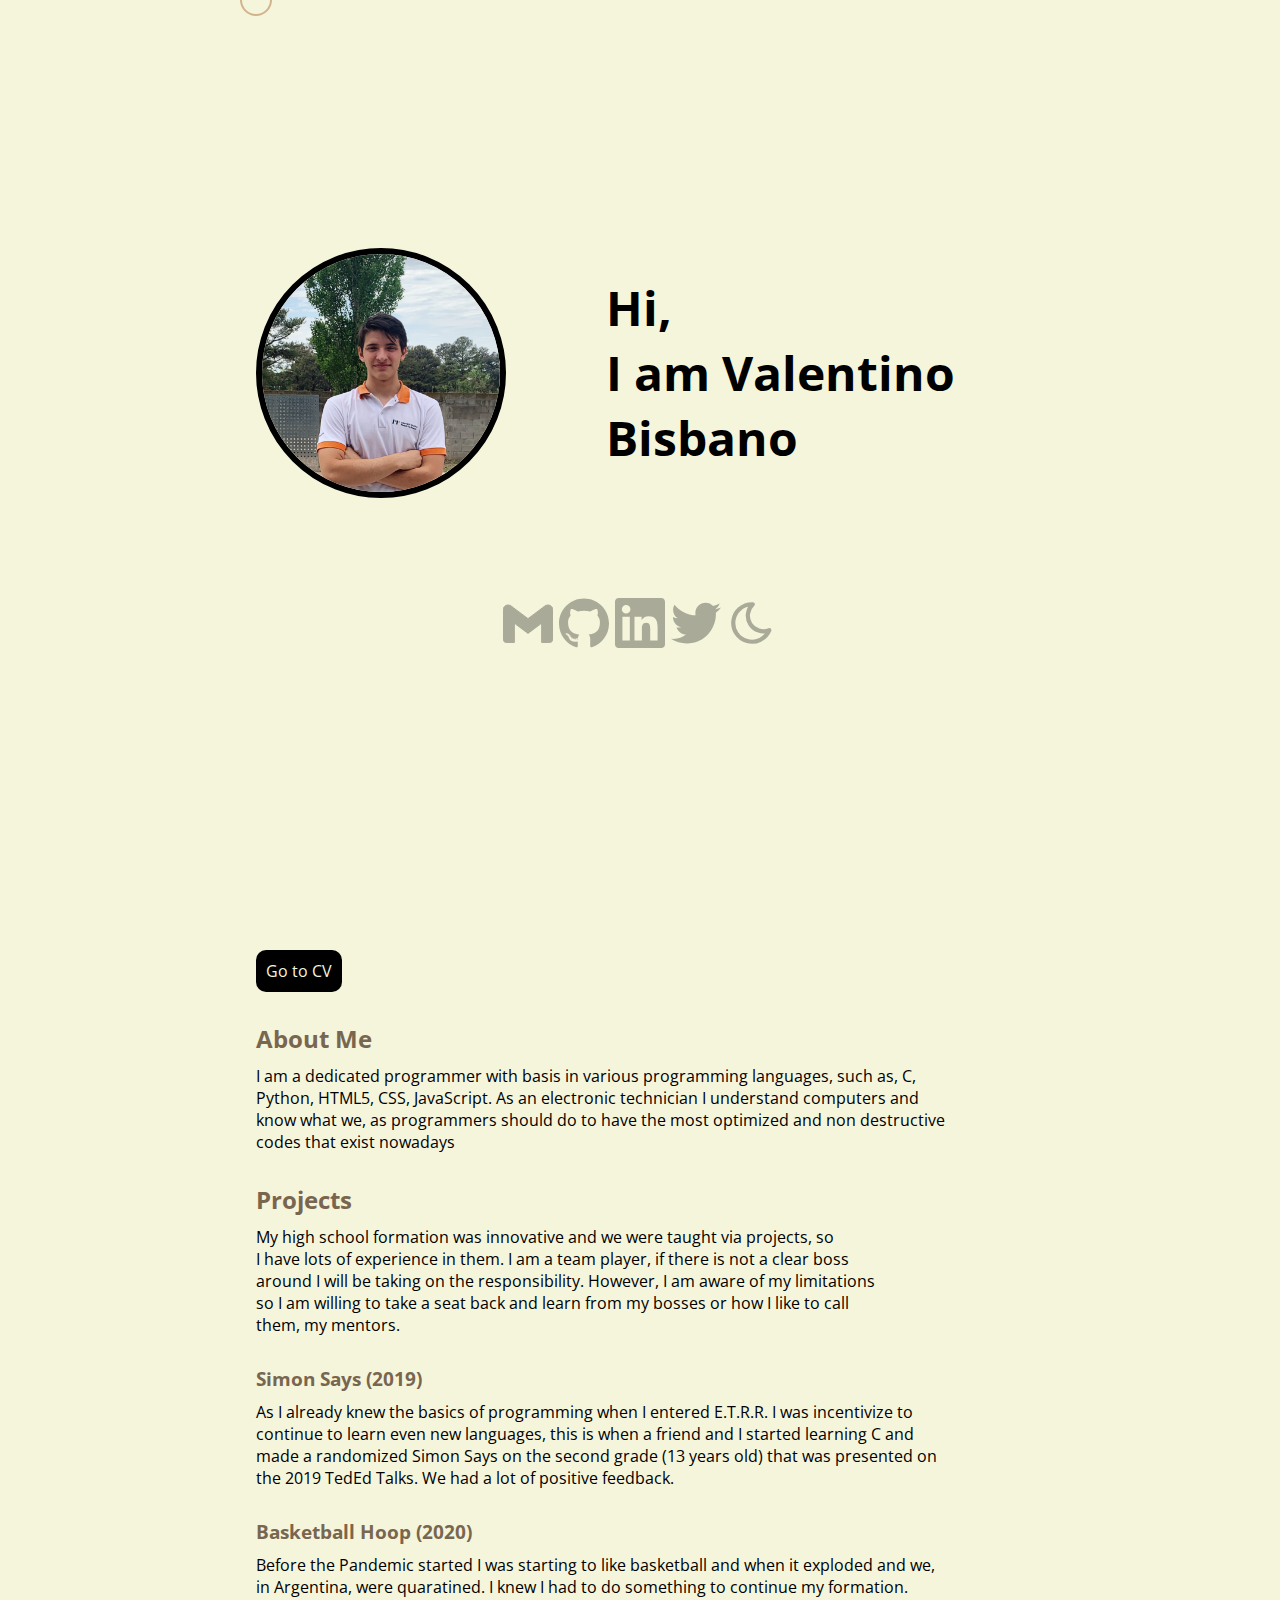
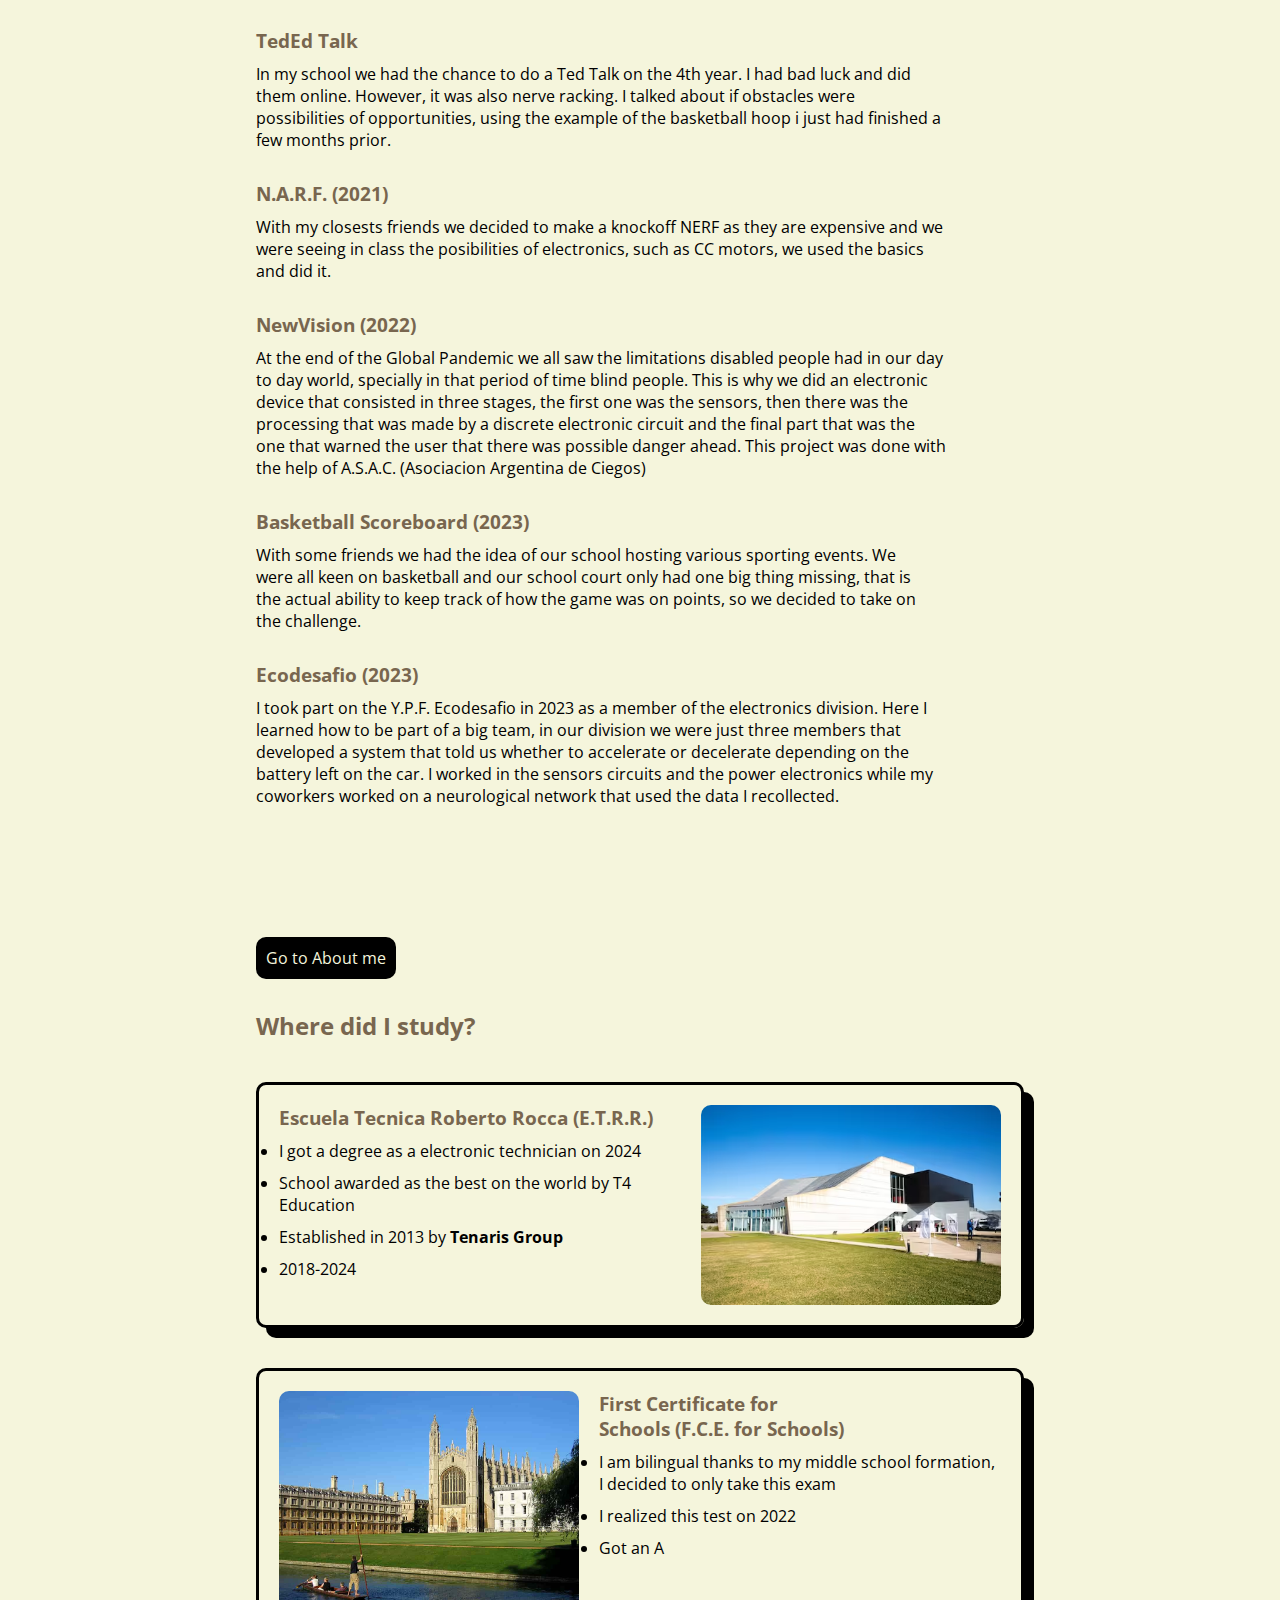
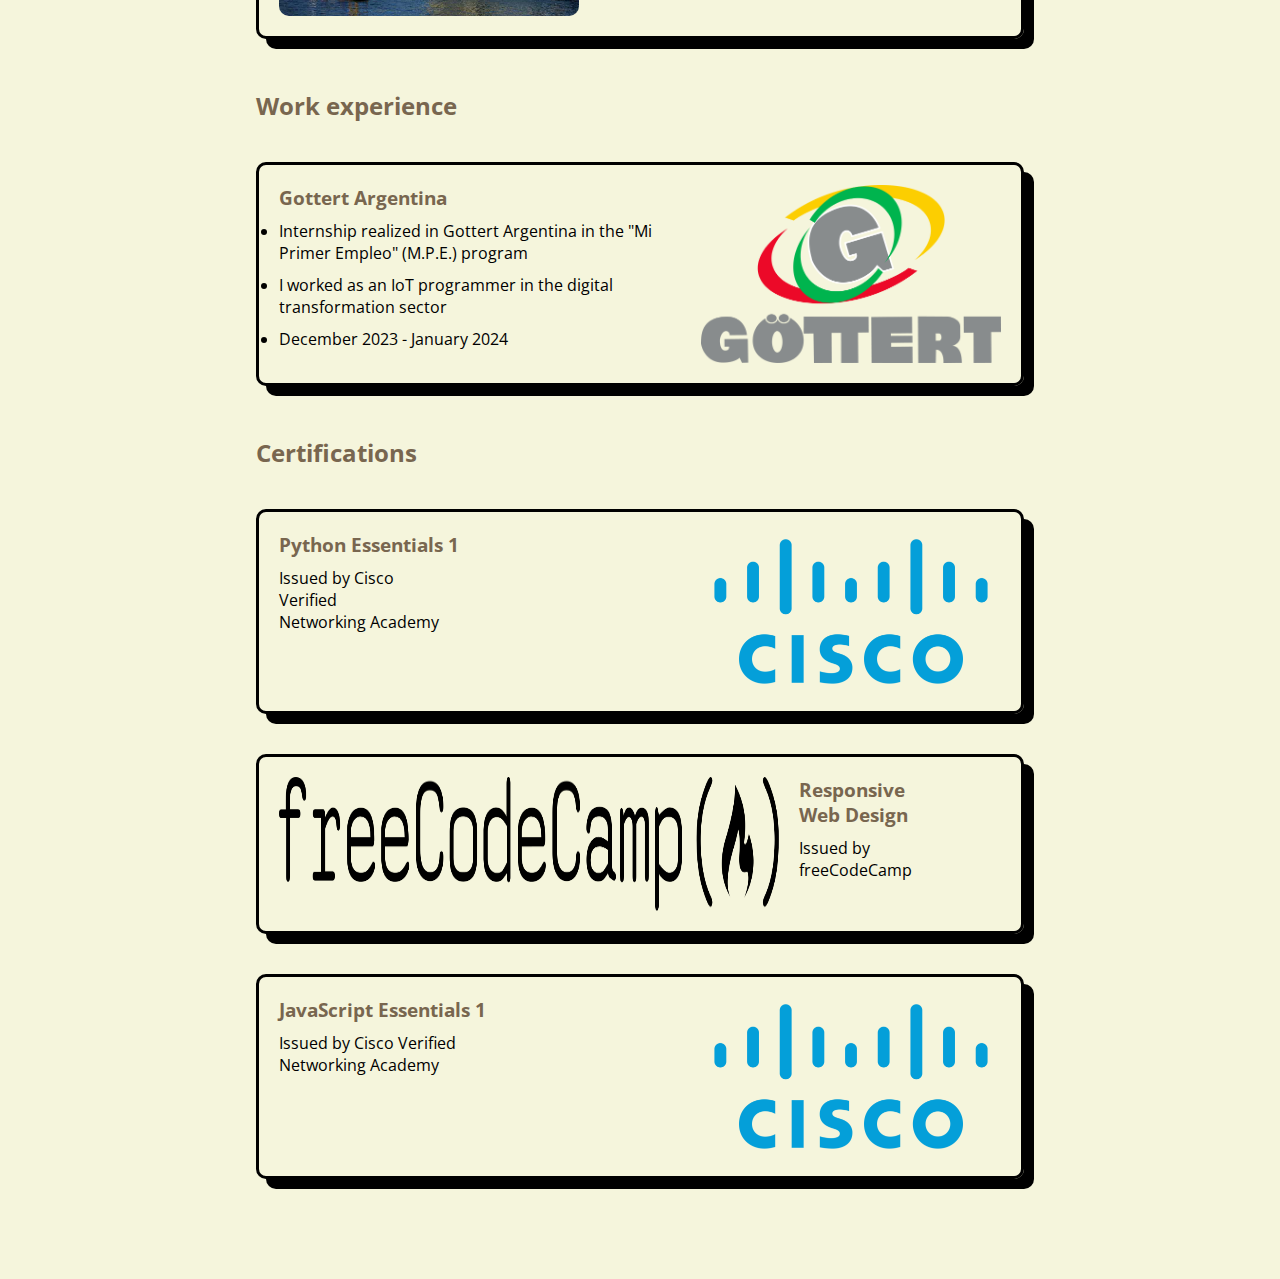
==== commit df765c4e: "Commit main branch mailto + media query draft ipad" ====
--- a/index.html
+++ b/index.html
@@ -4,7 +4,7 @@
 <head>
   <meta charset="utf-8" />
   <meta http-equiv="X-UA-Compatible" content="IE=edge" />
-  <title>Valentino Bisbano</title>
+  <title>Valentino Bisbano - Argentinian Web Developer</title>
   <meta name="description" content="personal website" />
   <meta name="viewport" content="width=device-width, initial-scale=1" />
 
@@ -20,9 +20,8 @@
   <link href="https://fonts.googleapis.com/css2?family=Open+Sans&display=swap" rel="stylesheet">
 </head>
 
-<body>
-  <div class="cursor"></div>
-
+<body class="scroll-up">
+  <div id="cursor" class="cursor"></div>
 
   <header>
     <div>
@@ -33,6 +32,23 @@
     </div>
 
     <nav class="redes-sociales">
+      <a href="mailto:vbisbano@hotmail.com" target="_blank" rel="noopener noreferrer">
+        <svg xmlns="http://www.w3.org/2000/svg" viewBox="0 49.4 512 399.42">
+          <g fill="none" fill-rule="evenodd">
+            <g fill-rule="nonzero">
+              <path fill="currentColor" stroke="currentColor" stroke-width="10" stroke-linejoin="round" d="M34.91 448.818h81.454V251L0 163.727V413.91c0 19.287 15.622 34.91 34.91 34.91z"/>
+              <path fill="currentColor" stroke="currentColor" stroke-width="10" stroke-linejoin="round" d="M395.636 448.818h81.455c19.287 0 34.909-15.622 34.909-34.909V163.727L395.636 251z"/>
+              <path fill="currentColor" stroke="currentColor" stroke-width="10" stroke-linejoin="round" d="M395.636 99.727V251L512 163.727v-46.545c0-43.142-49.25-67.782-83.782-41.891z"/>
+            </g>
+            <path fill="currentColor" stroke="currentColor" stroke-width="10" stroke-linejoin="round" d="M116.364 251V99.727L256 204.455 395.636 99.727V251L256 355.727z"/>
+            <path fill="currentColor" fill-rule="nonzero" stroke="currentColor" stroke-width="10" stroke-linejoin="round" d="M0 117.182v46.545L116.364 251V99.727L83.782 75.291C49.25 49.4 0 74.04 0 117.18z"/>
+          </g>
+        </svg>
+        
+      </a>
+
+
+
       <a href="https://github.com/Valen842" target="_blank" rel="noopener noreferrer">
         <svg viewBox="0 0 256 250" width="256" height="250" fill="currentColor" xmlns="http://www.w3.org/2000/svg"
           preserveAspectRatio="xMidYMid">
@@ -41,6 +57,7 @@
             fill="currentColor" />
         </svg>
       </a>
+
       <a href="https://www.linkedin.com/in/valentino-bisbano-068413259/" target="_blank" rel="noopener noreferrer">
         <svg width="256" height="256" xmlns="http://www.w3.org/2000/svg" preserveAspectRatio="xMidYMid"
           viewBox="0 0 256 256">
@@ -49,6 +66,7 @@
             fill="currentColor" />
         </svg>
       </a>
+
       <a href="https://twitter.com/Valenbisbano" target="_blank" rel="noopener noreferrer">
         <svg viewBox="0 0 256 209" width="256" height="209" xmlns="http://www.w3.org/2000/svg"
           preserveAspectRatio="xMidYMid">
@@ -92,9 +110,9 @@
       <li>
         <h3>Simon Says (2019)</h3>
         <p>
-          As I already knew the basics of programming when I entered E.T.R.R. I was incentivized to continue
+          As I already knew the basics of programming when I entered E.T.R.R. I was incentivize to continue
           to learn even new languages, this is when a friend and I started learning C and made a randomized
-          Simon Says on the second grade (13 years old) that was presentend on the 2019 TedEd Talks. We had
+          Simon Says on the second grade (13 years old) that was presented on the 2019 TedEd Talks. We had
           a lot of positive feedback.
         </p>
       </li>
@@ -151,9 +169,9 @@
         <p>
           I took part on the Y.P.F. Ecodesafio in 2023 as a member of the electronics division.
           Here I learned how to be part of a big team, in our division we were just three members that
-          developed a system that told us whether to accelerate or deaccelerate depending on the
+          developed a system that told us whether to accelerate or decelerate depending on the
           battery left on the car. I worked in the sensors circuits and the power electronics while my
-          coworkers worked on a neurological network that used the data I recolected.
+          coworkers worked on a neurological network that used the data I recollected.
         </p>
       </li>
     </ul>
@@ -161,73 +179,52 @@
 
   <section id="CV">
     <a href="#aboutme" class="ref">Go to About me</a>
-    <div>
+    <article>
       <h2>Where did I study?</h2>
 
-
-      <div class="education">
-        <h2 class="title1">My Education</h2>
-
-        <div class="cont1 card" id="cont1" data-aos="fade-up-right">
-            <div class="estudios1">
-              <h3 class="colegio">Escuela Tecnica Roberto Rocca (E.T.R.R.)
-              </h3>
-              <ul>
-                <li>
-                  I got a degree as a electronic technician on 2024
-                </li>
-                <li>
-                  School awarded as
-                  <span>the best on the world</span> by T4 Education
-                </li>
-                <li>
-                  Established in 2013 by
-                  <a href="https://www.tenaris.com/en">Tenaris Group</a>
-                </li>
-                <li>
-                  2018-2024
-                </li>
-              <br>
-            </div>
-            <div class="imagen-container1">
-              <img src="./images/etrr.jpg" class="imagen-estudios">
-            </div>
-        </div>
-
-        <div class="cont2 card" id="cont2" data-aos="fade-up-left">
-            <div class="imagen-container2">
-                <img src="./images/cambridge.jpg" class="imagen-estudios">
-              </div>
-            <div class="estudios2">
-              <h3 class="colegio">First Certificate for Schools (F.C.E. for Schools)
-              </h3>
-              <ul>
-                <li>
-                  I am bilingual thanks to my middle school formation, I decided to only take this exam
-                </li>
-                <li>
-                  I realized this test on 2022
-                </li>
-                <li>
-                  Got an A
-                </li>
-              </ul>
-              <br>
-            </div>
-
-        </div>
-    </div>
-
-      <div class="card">
-        <div>
-          <h3></h1>
-          
-        </div>
-        <img src="" />
-      </div>
-    </div>
-
-    <div>
+      <div class="card">
+        <div>
+          <h3>Escuela Tecnica Roberto Rocca (E.T.R.R.)</h3>
+          <ul>
+            <li>
+              I got a degree as a electronic technician on 2024
+            </li>
+            <li>
+              School awarded as
+              <span>the best on the world</span> by T4 Education
+            </li>
+            <li>
+              Established in 2013 by
+              <a href="https://www.tenaris.com/en">Tenaris Group</a>
+            </li>
+            <li>
+              2018-2024
+            </li>
+          </ul>
+        </div>
+        <img src="./images/etrr.jpg" />
+      </div>
+
+      <div class="card">
+        <div>
+          <h3>First Certificate for Schools (F.C.E. for Schools)</h1>
+          <ul>
+            <li>
+              I am bilingual thanks to my middle school formation, I decided to only take this exam
+            </li>
+            <li>
+              I realized this test on 2022
+            </li>
+            <li>
+              Got an A
+            </li>
+          </ul>
+        </div>
+        <img src="./images/cambridge.jpg" />
+      </div>
+    </article>
+
+    <article>
       <h2>Work experience</h2>
 
       <div class="card">
@@ -247,9 +244,9 @@
         </div>
         <img src="./images/Gottert.png" alt="Gottert logo">
       </div>
-    </div>
-
-    <div>
+    </article>
+
+    <article>
       <h2>Certifications</h2>
 
       <div class="card">
@@ -273,7 +270,18 @@
         <img src="./images/freecodecamp.png" alt="freeCodeCamp logo" id="freecodecamp">
       </div>
 
-    </div>
+      <div class="card">
+        <div>
+          <h3>JavaScript Essentials 1</h3>
+          <p>
+            Issued by Cisco Verified<br />
+            Networking Academy
+          </p>
+        </div>
+        <img src="./images/cisco.png" alt="Cisco logo">
+      </div>
+
+    </article>
   </section>
 
   <!-- link script -->
--- a/styles.css
+++ b/styles.css
@@ -1,22 +1,14 @@
 /* css reset */
 * {
     font-family: 'Open Sans', sans-serif;
-    cursor: none;  /* Esta línea hace que el cursor sea invisible */
     margin: 0;
     padding: 0;
     box-sizing: border-box;
 }
-h1{
-
+h2, h3 {
     text-wrap: balance;
     color: var(--heading);
 }
-
-h2, h3{
-    text-wrap: balance;
-    color: var(--titles)
-}
-
 p {
     text-wrap: pretty;
 }
@@ -26,32 +18,116 @@
 }
 
 :root {
-    --transition-time: 0.3s;
+    --transition-time: .3s;
+    --primary-color: black;
+    --secondary-color: beige;
+    --heading: #78664f;
+    --text: var(--primary-color);
+    --refs: var(--secondary-color);
+    --cursor-color: var(--secondary-color);
+    --card-background: #cf770444;
+}
+:root[data-theme="dark"] {
     --primary-color: beige;
     --secondary-color: black;
-    --heading: var(--primary-color);
-    --background-sidebar: black;
-    --titles: #78664f;
-    --cursor-color: #d2b48c;
-    --text: #FFF;
-    --refs: #000;
-  }
-  
-  :root[data-theme="dark"] {
-    --primary-color: black;
-    --secondary-color: beige;
-    --background-sidebar: beige;
-    --titles: #78664f;
-    --heading: var(--primary-color);
-    --cursor-color: rgb(105, 100, 100);
-    --text: black;
-    --refs: var(--background-sidebar);
-  }
+    --heading: #d19b54;
+    --cursor-color: var(--primary-color);
+}
+
+/* 
+Computers media query
+*/
+@media (min-width: 1025px) {
+    :root{
+        --body-size: 60vw;
+        --cursor-border: 2px solid #d2b48c;
+        --color-cursor-clicked: lightgrey;
+        --cursor-values: 2rem;
+        --hover-effects: 3rem;
+        --header-size: 100vh;
+        --header-gap: 100px; 
+        --width-header: 250px;
+        --border-header: 6px;
+        --header-font-size: 3rem;
+        --redes-sociales-dimensions: 50px;
+        --redes-sociales-left: -60px;
+        --redes-sociales-top: 7vh;
+        --redes-sociales-left-svg: 40px;
+        --a-margin-bottom: 30px;
+        --a-padding-border: 10px;
+        --section-ul-gap: var(--a-padding-border);
+        --section-cv: var(--a-padding-border);
+        --section-padding: 50px;
+        --section-margin: var(--section-padding);
+        --section-cv-margin-article: var(--section-padding);
+        --section-p-margin: 10px 0 30px;
+        --section-p-width: 90%;
+        --section-gap: 40px;
+        --section-cv-card-width: 100%;
+        --section-cv-card-gap: 20px;
+        --section-cv-card-box-shadow: 10px 10px 0px var(--primary-color);
+        --section-cv-card-border: 3px solid var(--primary-color);
+        --section-cv-card-img-width: 300px;
+        --section-cv-card-img-border-radius: 10px;
+        --section-cv-card-img-freecodecamp-width: 500px;
+    }
+}
+
+/* 
+iPad media query
+*/
+@media (max-width: 1024px) and (min-width: 768px) {
+    :root{
+        /* 
+        Cursor
+        */
+        --cursor-color: transparent;
+        --cursor-border: transparent;
+        --color-cursor-clicked: none;
+        --cursor-values: 3rem;
+        --hover-effects: 3rem;
+        /* 
+        Body & Header
+        */
+        --body-size: 60vw;
+        --header-size: 100vh;
+        --header-gap: 100px; 
+        --width-header: 350px;
+        --border-header: 6px;
+        --header-font-size: 3rem;
+        /* 
+        Social media
+        */
+        --redes-sociales-dimensions: 50px;
+        --redes-sociales-left: -60px;
+        --redes-sociales-top: 7vh;
+        --redes-sociales-left-svg: 40px;
+        --a-margin-bottom: 30px;
+        --a-padding-border: 10px;
+        --section-ul-gap: var(--a-padding-border);
+        --section-cv: var(--a-padding-border);
+        --section-padding: 50px;
+        --section-margin: var(--section-padding);
+        --section-cv-margin-article: var(--section-padding);
+        --section-p-margin: 10px 0 30px;
+        --section-p-width: 90%;
+        --section-gap: 40px;
+        --section-cv-card-width: 100%;
+        --section-cv-card-gap: 20px;
+        --section-cv-card-box-shadow: 10px 10px 0px var(--primary-color);
+        --section-cv-card-border: 3px solid var(--primary-color);
+        --section-cv-card-img-width: 300px;
+        --section-cv-card-img-border-radius: 10px;
+        --section-cv-card-img-freecodecamp-width: 500px;
+    }
+}
+
 body {
     background-color: var(--secondary-color);
-    width: 60vw;
+    width: var(--body-size);
     margin: 0 auto;
     color: var(--text);
+
     transition: background-color var(--transition-time), color var(--transition-time);
 }
 
@@ -64,9 +140,9 @@
     z-index: 999;
     position: absolute;
     background-color: transparent; /* Hacemos el fondo transparente */
-    width: 4vh;
-    height: 4vh;
-    border: 2px solid var(--cursor-color); /* Ajustamos el color del borde */
+    width: var(--cursor-values);
+    height: var(--cursor-values);
+    border: var(--cursor-border); /* Ajustamos el color del borde */
     border-radius: 50%;
     transform: translate(-50%, -50%); /* Ajuste para centrar el cursor */
     pointer-events: none; /* Evita que el cursor intercepte eventos de ratón */
@@ -74,8 +150,8 @@
 }
 
 .hover-effect:hover  {
-    width: 3rem;
-    height: 3rem;
+    width: var(--hover-effects);
+    height: var(--hover-effects);
 }
 
 .hover-effect {
@@ -83,15 +159,15 @@
 }
 
 .cursor.clicked {
-    background-color: lightgray;
+    background-color: var(--color-cursor-clicked);
     border: lightgray;
 }
 
 header {
-    height: 100vh;
+    height: var(--header-size);
     display: flex;
     flex-direction: column;
-    gap: 100px;
+    gap: var(--header-gap);
     justify-content: center;
     align-items: center;
 }
@@ -99,13 +175,13 @@
 header div {
     display: flex;
     justify-content: center;
-    gap: 30px;
+    gap: var(--header-gap);
 }
 
 header div img {
     border-radius: 50%;
-    width: 250px;
-    border: 6px solid var(--primary-color);
+    width: var(--width-header);
+    border: var(--border-header) solid var(--primary-color);
     transition: transform .3s;
 }
 header div img:hover {
@@ -113,60 +189,30 @@
 }
 
 header div h1 {
-    font-size: 3rem;
+    font-size: var(--header-font-size);
     font-weight: bold;
     margin: auto;
-}
-
-    .cursor {
-        z-index: 999;
-        position: absolute;
-        background-color: transparent; /* Hacemos el fondo transparente */
-        width: 2rem;
-        height: 2rem;
-        border: 2px solid #d2b48c; /* Ajustamos el color del borde */
-        border-radius: 50%;
-        transform: translate(-50%, -50%); /* Ajuste para centrar el cursor */
-        pointer-events: none; /* Evita que el cursor intercepte eventos de ratón */
-        transition: top 0.2s ease-out, left 0.2s ease-out, width 0.2s ease-out, height 0.2s ease-out; /* Transiciones para un efecto más suave */
-    }
-
-    .hover-effect:hover  {
-        width: 3rem;
-        height: 3rem;
-    }
-
-    .hover-effect {
-        cursor: pointer;
-    }
-
-    .cursor.clicked {
-        background-color: lightgray;
-        border: lightgray;
-    }
-
+    color: var(--primary-color);
+}
 
 .redes-sociales {
     display: flex;
-    background-color: var(--background-sidebar);
-    padding: 10vh;
     justify-content: center;
     align-items: center;
     width: fit-content;
     margin: 0 auto;
-    border-radius: 20px;
-    gap: 10vh;
-    transition-duration: .2s;
+    gap: var(--border-header);
+    transition-duration: .6s;
     transition-property: gap;
     transition-timing-function: ease-in;
 }
 .redes-sociales svg {
     color: var(--text);
     opacity: 0.3;
-    width: 8vh;
-    height: 8vh;
+    width: var(--redes-sociales-dimensions);
+    height: var(--redes-sociales-dimensions);
     transition-property: opacity;
-    transition-duration: .6s;
+    transition-duration: .3s;
 }
 .redes-sociales svg:hover{
     opacity: 1;
@@ -179,64 +225,75 @@
 
 .redes-sociales.left {
     position: fixed;
-    left: -20vh;
-    top: 6%;
+    left: var(--redes-sociales-left);
+    top: var(--redes-sociales-top);
     flex-direction: column;
-    gap: 10vh;
-    transform: translateX(120px);
-    transition: transform 0.3s ease-in;
-}
-
+    transform: translateX(140px);
+
+    transition: transform .5s ease-in;
+}
 
 .redes-sociales.left svg {
-    width: 40px;
+    width: var(--redes-sociales-left-svg);
+}
+
+.scroll-up .redes-sociales.left {
+    left: var(--redes-sociales-left); /* Adjust as needed */
 }
 
 a.ref {
-    margin-bottom: 30px;
+    margin-bottom: var(--a-margin-bottom);
     display: block;
     background-color: var(--primary-color);
     color: var(--refs);
-    padding: 10px;
-    border-radius: 10px;
+    padding: var(--a-padding-border);
+    border-radius: var(--a-padding-border);
     width: fit-content;
     text-decoration: none;
 }
 
 section {
-    padding: 50px 0;
+    padding: var(--section-padding) 0;
 }
 
 section p {
-    margin: 10px 0 30px;
-    width: 90%;
+    margin: var(--section-p-margin);
+    width: var(--section-p-width);
 }
 
 section ul {
-    margin-left: 50px;
-    gap: 10px;
+    margin-left: var(--section-ul-margin-left);
+    gap: var(--section-ul-gap);
 }
 
 section#aboutme ul {
     list-style: none;
 }
 
-section#CV h2 {
-    margin-bottom: 20px;
-}
 section#CV h3, ul li {
-    margin-bottom: 10px;
+    margin-bottom: var(--section-cv);
+}
+
+section#CV article {
+    margin-bottom: var(--section-margin);
+    display: flex;
+    gap: var(--section-gap);
+    flex-direction: column;
 }
 
 section#CV .card{
     display: flex;
-    margin-bottom: 20px;
-    width: 100%;
+    width: var(--section-cv-card-width);
     justify-content: space-between;
-    gap: 30px;
-}
-section#CV .card#freecodecamp {
-    margin-top: 50px;
+    gap: var(--section-cv-card-gap);
+    border-radius: 10px;
+    padding: var(--section-cv-card-gap);
+    box-shadow: var(--section-cv-card-box-shadow);
+    border: var(--section-cv-card-border);
+}
+
+section#CV .card:nth-child(odd) {
+    flex-direction: row-reverse;
 }
 
 section#CV .card a {
@@ -246,17 +303,17 @@
 }
 
 section#CV .card img {
-    width: 60vh;
-    background-color: rgb(156, 156, 156);
-    border-radius: 10px;
-    padding: 15px;
+    width: var(--section-cv-card-img-width);
+    border-radius: var(--section-cv-card-img-border-radius);
 }
 section#CV .card img#freecodecamp {
-    width: 500px;
+    width: var(--section-cv-card-img-freecodecamp-width);
+}
+:root[data-theme="dark"] section#CV .card img#freecodecamp {
+    filter: invert(1);
 }
 
 /* Media queries */
-
 @media (max-width: 992px) {
     section#CV .card {
         flex-direction: column;
@@ -297,4 +354,4 @@
     section#CV .card img#freecodecamp {
         width: 100%;
     }
-}
+}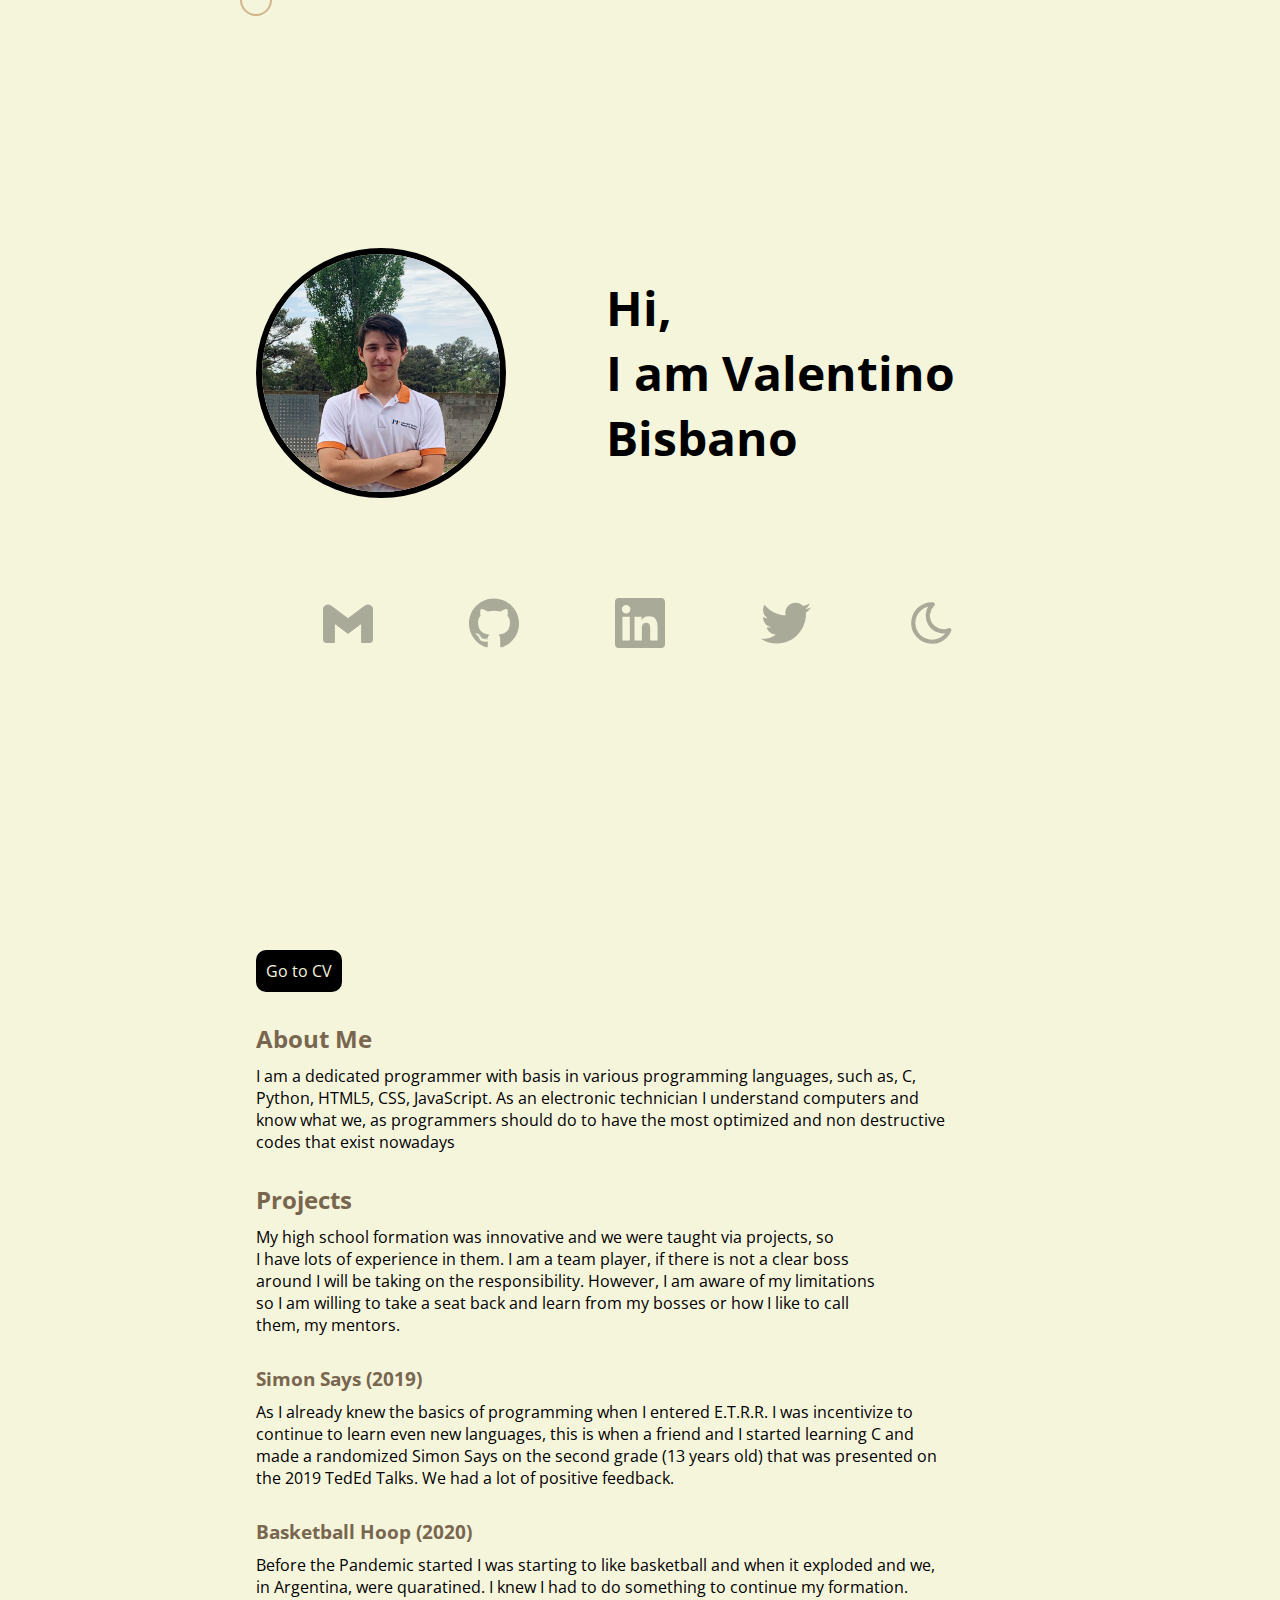
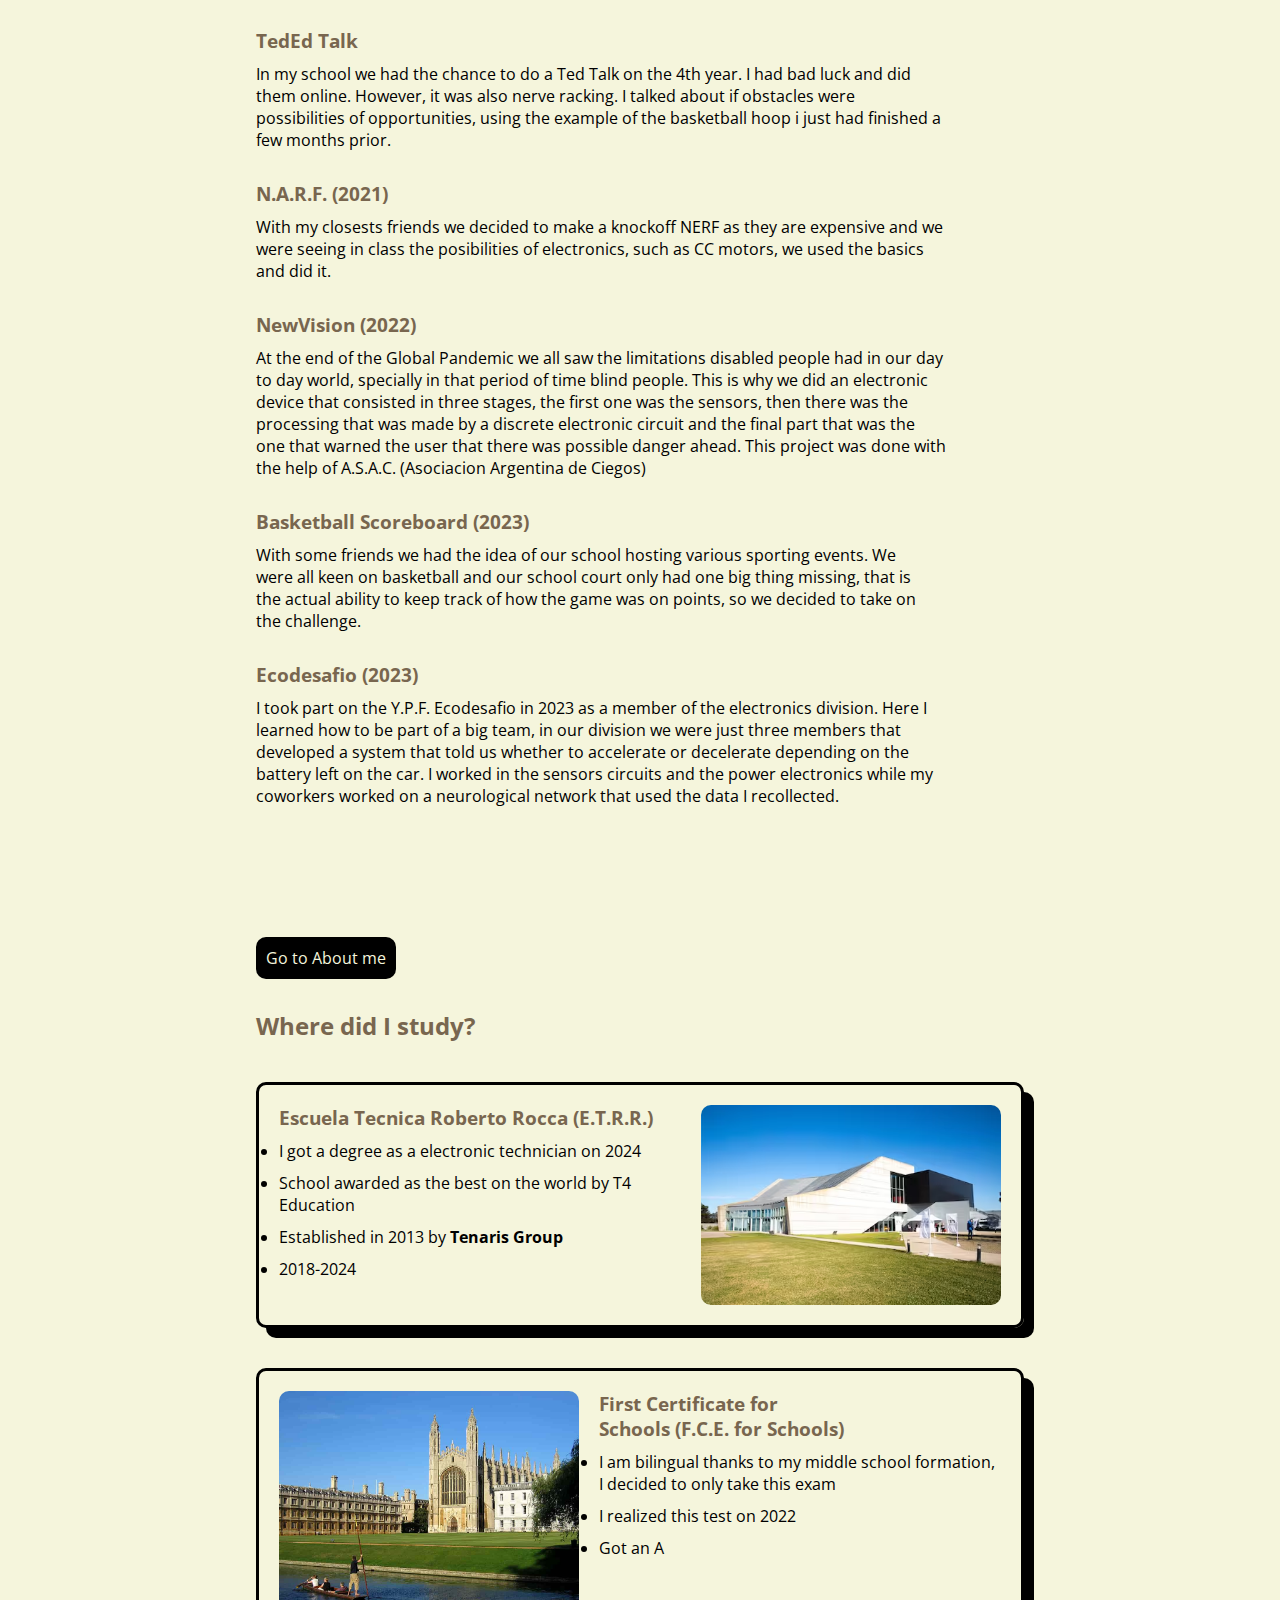
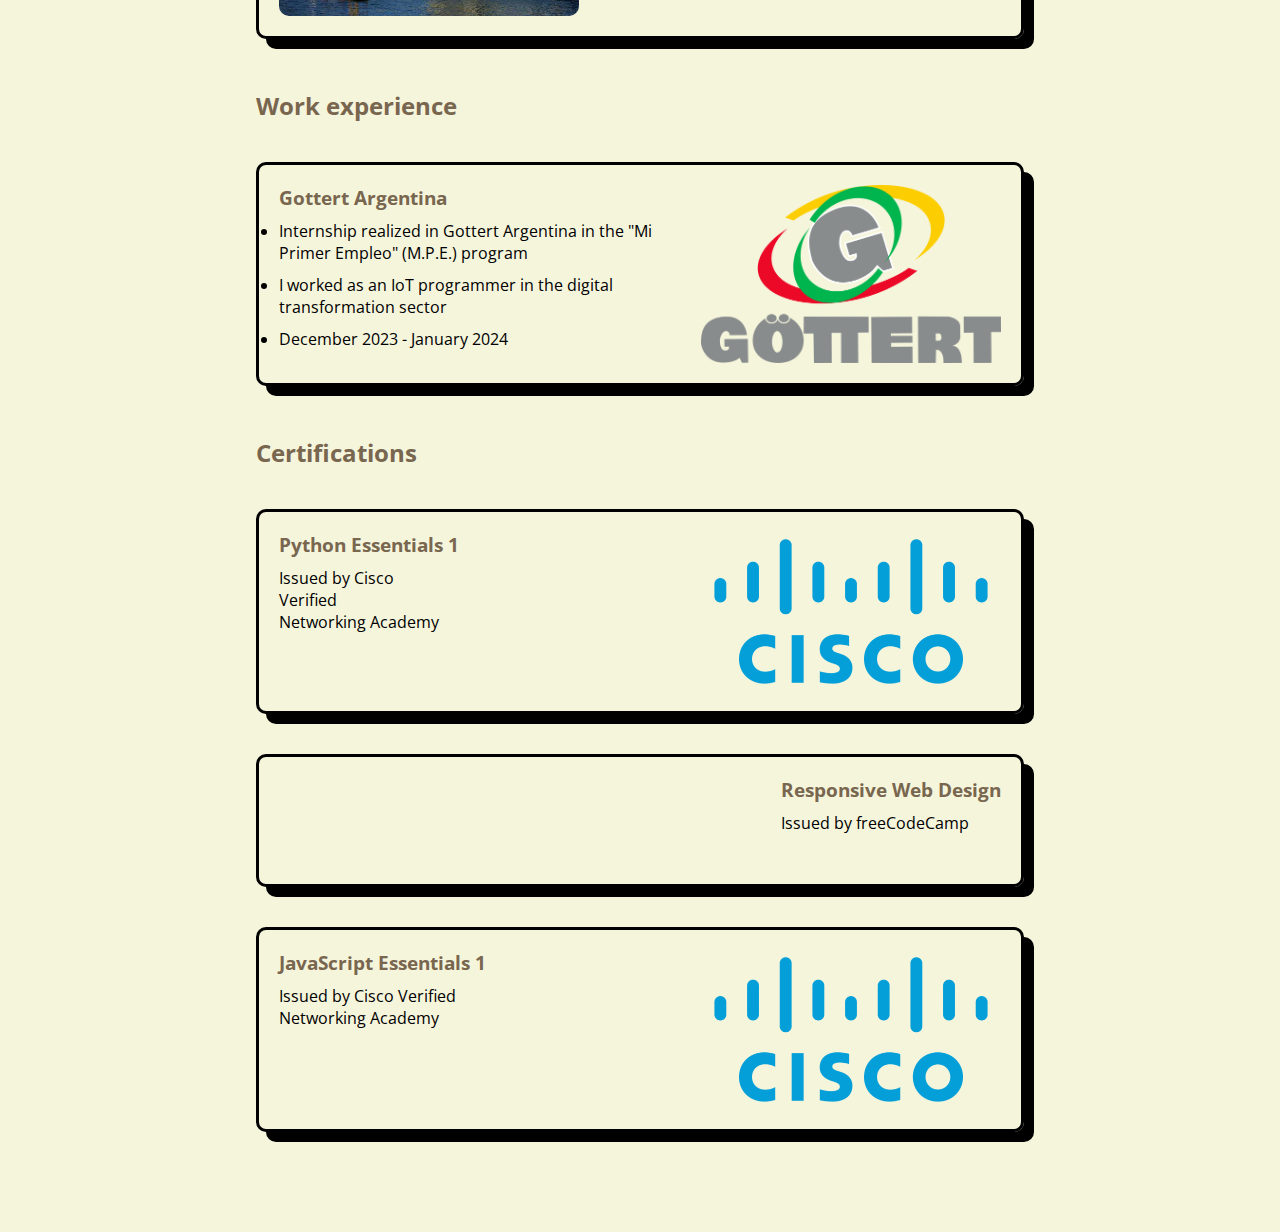
==== commit a9c41d3f: "Added cellphone media query" ====
--- a/index.html
+++ b/index.html
@@ -25,7 +25,7 @@
 
   <header>
     <div>
-      <img src="./images/Foto Perfil.jfif" alt="profile picture" />
+      <img src="./images/Foto Perfil.jfif" alt="profile picture" class="profile-picture"/>
       <h1>
         Hi,<br>I am Valentino Bisbano
       </h1>
@@ -206,7 +206,7 @@
       </div>
 
       <div class="card">
-        <div>
+        <div class="text-fce">
           <h3>First Certificate for Schools (F.C.E. for Schools)</h1>
           <ul>
             <li>
@@ -220,7 +220,7 @@
             </li>
           </ul>
         </div>
-        <img src="./images/cambridge.jpg" />
+        <img src="./images/cambridge.jpg" class="fce-img"/>
       </div>
     </article>
 
@@ -257,17 +257,17 @@
             Networking Academy
           </p>
         </div>
-        <img src="./images/cisco.png" alt="Cisco logo">
+        <img src="./images/cisco.png" alt="Cisco logo" class="cisco-img">
       </div>
 
       <div class="card" id="freecodecamp">
-        <div>
+        <div class="freecodecamp-txt">
           <h3>Responsive Web Design</h3>
           <p>
             Issued by freeCodeCamp
           </p>
         </div>
-        <img src="./images/freecodecamp.png" alt="freeCodeCamp logo" id="freecodecamp">
+        <img src="./images/freecodecamp.png" alt="freeCodeCamp logo" id="freecodecamp" class="freecodecamp-img">
       </div>
 
       <div class="card">
@@ -278,7 +278,7 @@
             Networking Academy
           </p>
         </div>
-        <img src="./images/cisco.png" alt="Cisco logo">
+        <img src="./images/cisco.png" alt="Cisco logo" class="cisco-img">
       </div>
 
     </article>
--- a/styles.css
+++ b/styles.css
@@ -47,7 +47,8 @@
         --header-size: 100vh;
         --header-gap: 100px; 
         --width-header: 250px;
-        --border-header: 6px;
+        --margin-left-profile-picture: 0;
+        --redes-sociales-gap: 6rem;        --border-header: 6px;
         --header-font-size: 3rem;
         --redes-sociales-dimensions: 50px;
         --redes-sociales-left: -60px;
@@ -69,14 +70,14 @@
         --section-cv-card-border: 3px solid var(--primary-color);
         --section-cv-card-img-width: 300px;
         --section-cv-card-img-border-radius: 10px;
-        --section-cv-card-img-freecodecamp-width: 500px;
+        --section-cv-card-img-freecodecamp-width: 0px;
     }
 }
 
 /* 
 iPad media query
 */
-@media (max-width: 1024px) and (min-width: 768px) {
+@media (max-width: 1024px) and (min-width: 1000px) {
     :root{
         /* 
         Cursor
@@ -95,12 +96,14 @@
         --width-header: 350px;
         --border-header: 6px;
         --header-font-size: 3rem;
+        --margin-left-profile-picture: 0;
         /* 
         Social media
         */
+        --redes-sociales-gap: 6rem;
         --redes-sociales-dimensions: 50px;
         --redes-sociales-left: -60px;
-        --redes-sociales-top: 7vh;
+        --redes-sociales-top: 20vh;
         --redes-sociales-left-svg: 40px;
         --a-margin-bottom: 30px;
         --a-padding-border: 10px;
@@ -118,7 +121,88 @@
         --section-cv-card-border: 3px solid var(--primary-color);
         --section-cv-card-img-width: 300px;
         --section-cv-card-img-border-radius: 10px;
-        --section-cv-card-img-freecodecamp-width: 500px;
+        --section-cv-card-img-freecodecamp-width: 300px;
+    }
+}
+
+/* 
+Cellphone media query
+*/
+@media (max-width: 999px) and (min-width: 0px) {
+    :root{
+        /* 
+        Cursor
+        */
+        --cursor-color: transparent;
+        --cursor-border: transparent;
+        --color-cursor-clicked: none;
+        --cursor-values: 3rem;
+        --hover-effects: 3rem;
+        /* 
+        Body & Header
+        */
+        --body-size: 100vh;
+        --header-size: 5vh;
+        --header-gap: 10px; 
+        --width-header: 20vh;
+        --border-header: 6px;
+        --header-font-size: 3rem;
+        --margin-left-profile-picture:80px;
+        /* 
+        Social media
+        */
+        --redes-sociales-gap: 1.5rem;
+        --redes-sociales-dimensions: 50px;
+        --redes-sociales-left: 100vh;
+        --redes-sociales-top: 20vh;
+        --redes-sociales-left-svg: 40px;
+        /* 
+        Link buttons
+        */
+        --a-margin-bottom: 30px;
+        --a-padding-border: 10px;
+        /* 
+        Unsigned list
+        */
+        --section-ul-gap: var(--a-padding-border);
+        /* 
+        CV section
+        */
+        --section-cv: var(--a-padding-border);
+        --section-padding: 50px;
+        --section-margin: var(--section-padding);
+        --section-cv-margin-article: var(--section-padding);
+        --section-p-margin: 10px 0 30px;
+        --section-p-width: 90%;
+        --section-gap: 40px;
+        /* 
+        CV Card
+        */
+        --section-cv-card-width: 95%;
+        --section-cv-card-gap: 20px;
+        --section-cv-card-box-shadow: 10px 10px 0px var(--primary-color);
+        --section-cv-card-border: 3px solid var(--primary-color);
+        --section-cv-card-img-width: 3px;
+        --section-cv-card-img-border-radius: 10px;
+        --section-cv-card-img-freecodecamp-width: 200px;
+        overflow: scroll; 
+
+        .fce-img {
+            width: 180px;
+            height: 180px;
+            margin: 25vh -10vh 0 2vh;
+            justify-content: center;
+        }
+        .text-fce {
+            margin-left: -20vh;
+        }
+        .freecodecamp-img {
+            margin: 15vh -20vh 0 0;
+        }
+        .freecodecamp-txt {
+            margin-left: -15vh;
+            margin-right: 20vh;
+        }
     }
 }
 
@@ -135,6 +219,10 @@
     background-color: var(--primary-color);
     color: var(--text);
 }
+
+.profile-picture {
+    margin-left: var(--margin-left-profile-picture);
+}	
 
 .cursor {
     z-index: 999;
@@ -201,7 +289,7 @@
     align-items: center;
     width: fit-content;
     margin: 0 auto;
-    gap: var(--border-header);
+    gap: var(--redes-sociales-gap);
     transition-duration: .6s;
     transition-property: gap;
     transition-timing-function: ease-in;
@@ -209,6 +297,7 @@
 .redes-sociales svg {
     color: var(--text);
     opacity: 0.3;
+    gap: var(--redes-sociales-gap);
     width: var(--redes-sociales-dimensions);
     height: var(--redes-sociales-dimensions);
     transition-property: opacity;
@@ -308,10 +397,12 @@
 }
 section#CV .card img#freecodecamp {
     width: var(--section-cv-card-img-freecodecamp-width);
+    height: 0 auto;
 }
 :root[data-theme="dark"] section#CV .card img#freecodecamp {
     filter: invert(1);
 }
+
 
 /* Media queries */
 @media (max-width: 992px) {
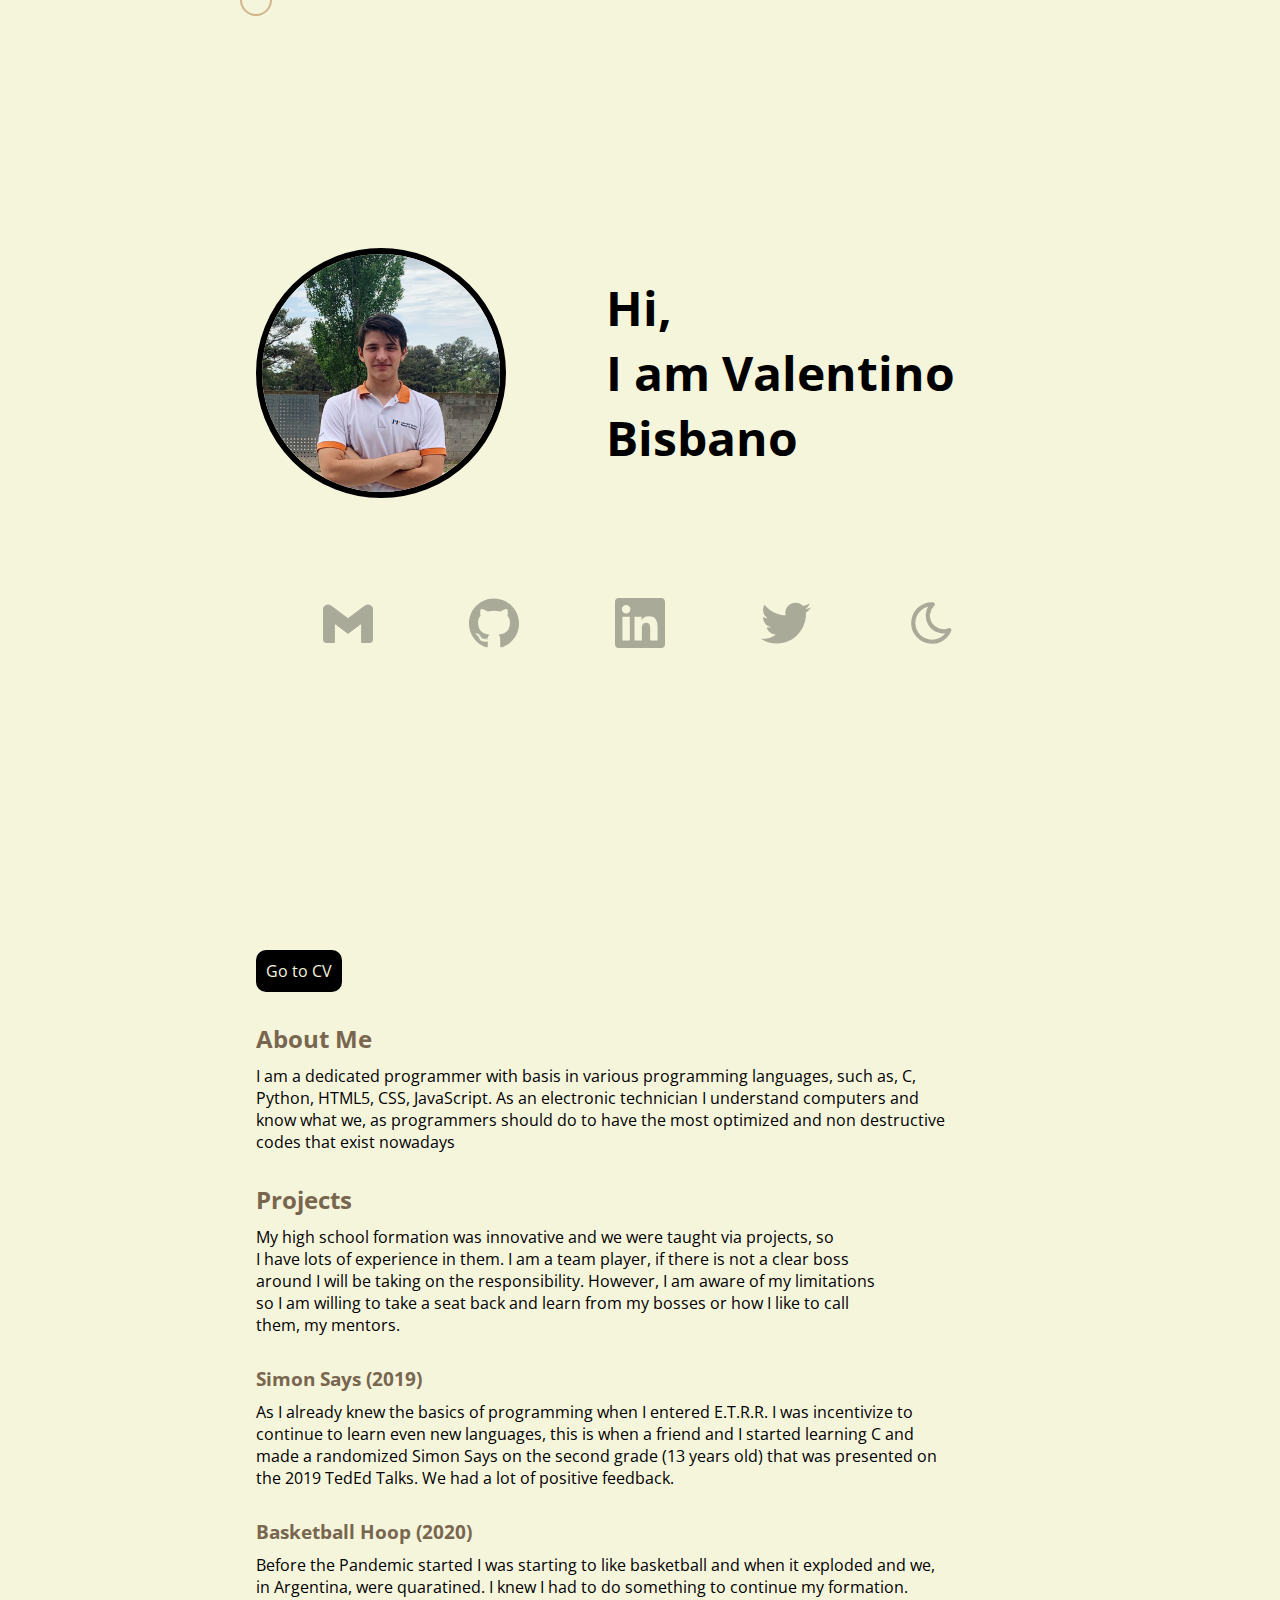
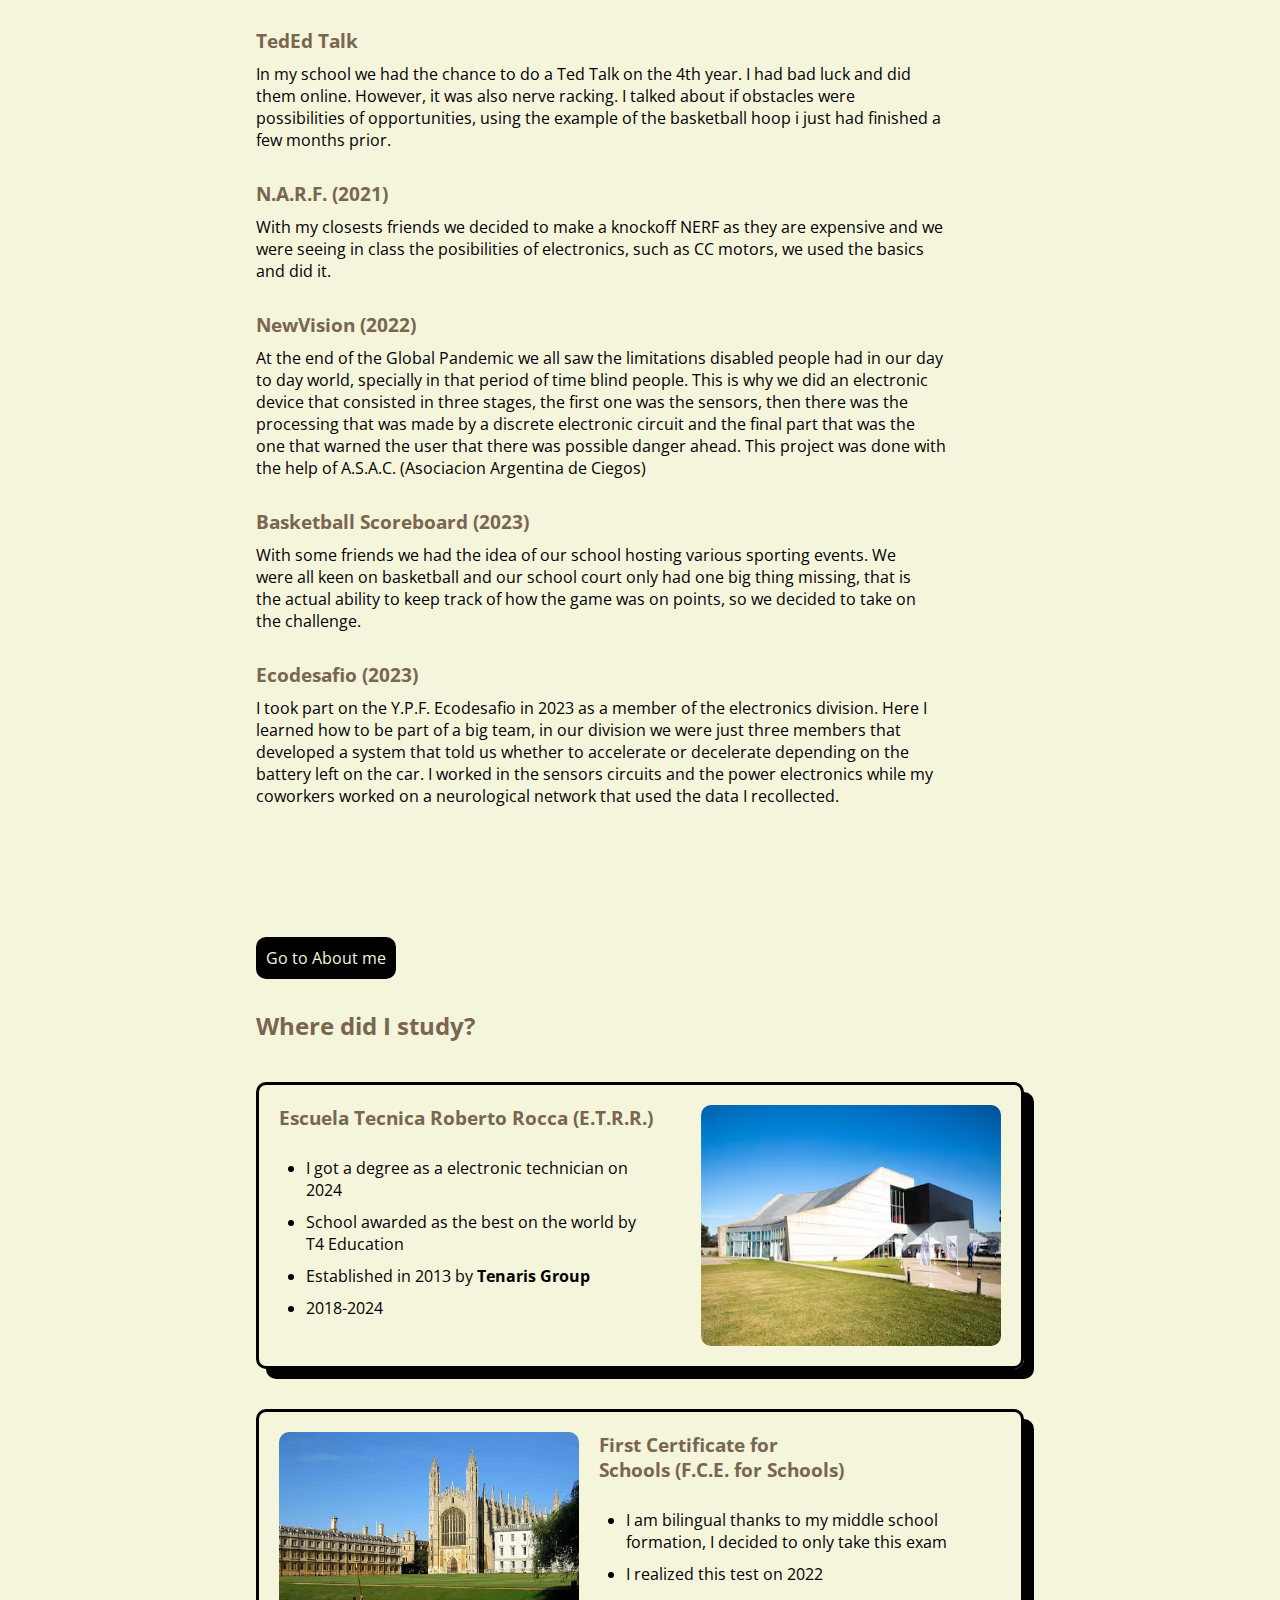
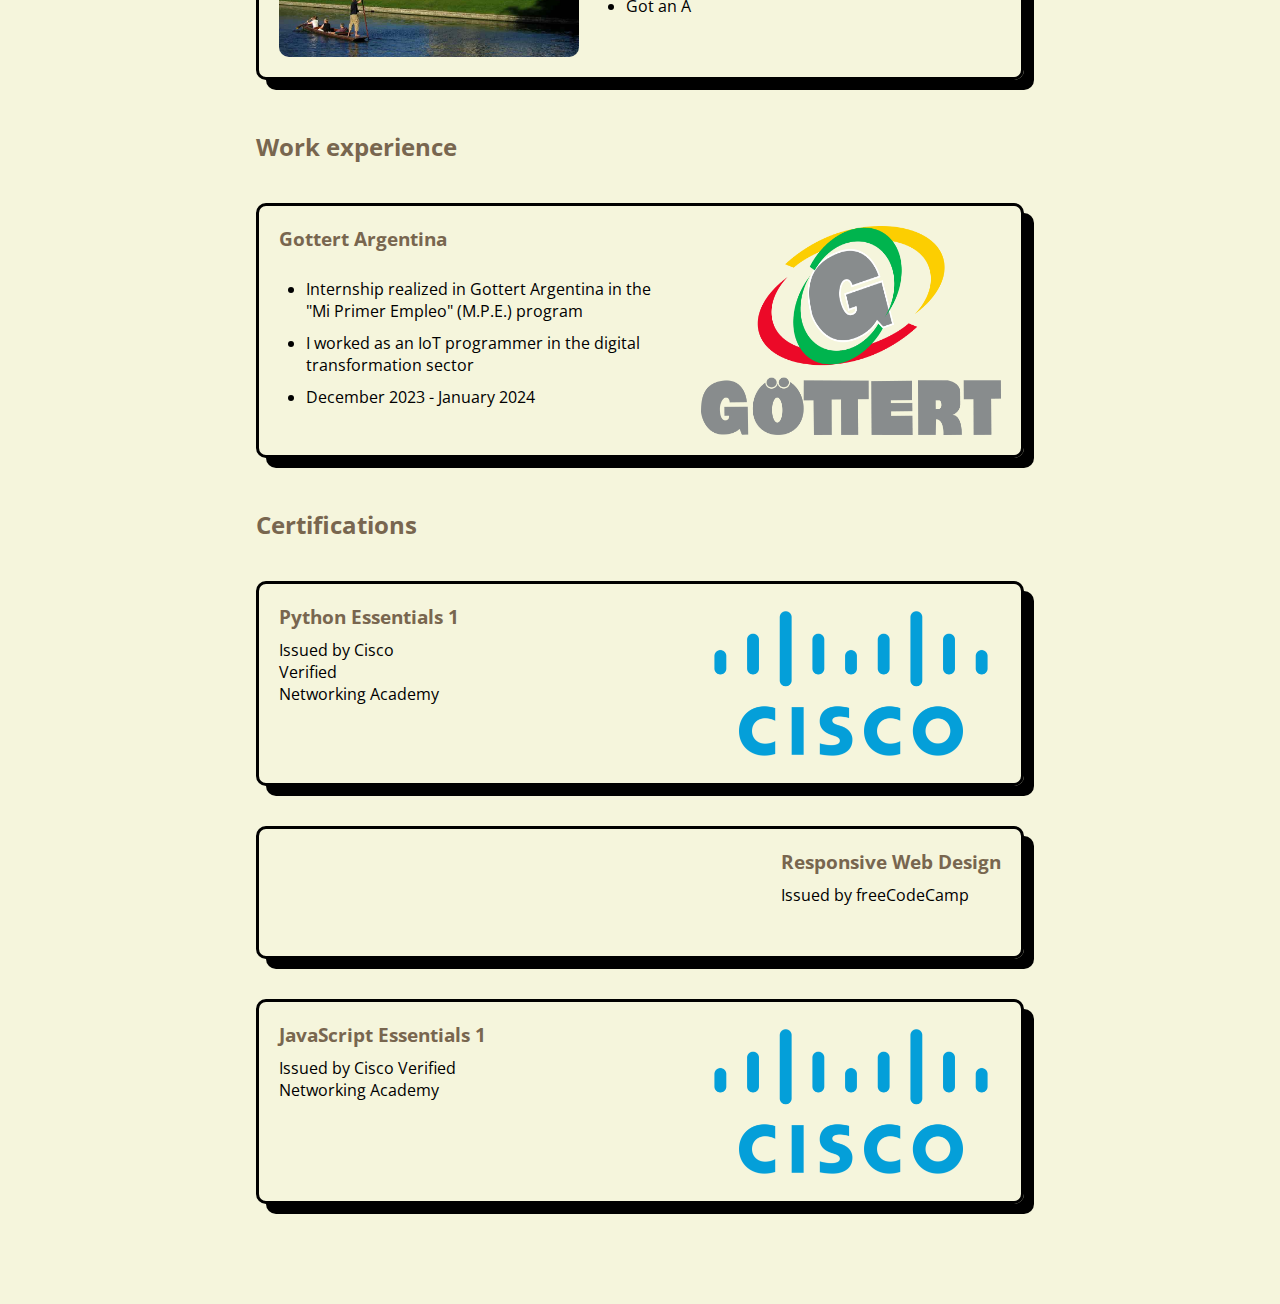
==== commit c1cc4194: "Finished media querys" ====
--- a/index.html
+++ b/index.html
@@ -185,7 +185,7 @@
       <div class="card">
         <div>
           <h3>Escuela Tecnica Roberto Rocca (E.T.R.R.)</h3>
-          <ul>
+          <ul class="list">
             <li>
               I got a degree as a electronic technician on 2024
             </li>
@@ -208,7 +208,7 @@
       <div class="card">
         <div class="text-fce">
           <h3>First Certificate for Schools (F.C.E. for Schools)</h1>
-          <ul>
+          <ul class="list">
             <li>
               I am bilingual thanks to my middle school formation, I decided to only take this exam
             </li>
@@ -230,7 +230,7 @@
       <div class="card">
         <div>
           <h3>Gottert Argentina</h3>
-          <ul>
+          <ul class="list">
             <li>
               Internship realized in Gottert Argentina in the "Mi Primer Empleo" (M.P.E.) program
             </li>
--- a/styles.css
+++ b/styles.css
@@ -38,7 +38,33 @@
 Computers media query
 */
 @media (min-width: 1025px) {
-    :root{
+    .cursor {
+        z-index: 999;
+        position: absolute;
+        background-color: transparent; /* Hacemos el fondo transparente */
+        width: var(--cursor-values);
+        height: var(--cursor-values);
+        border: var(--cursor-border); /* Ajustamos el color del borde */
+        border-radius: 50%;
+        transform: translate(-50%, -50%); /* Ajuste para centrar el cursor */
+        pointer-events: none; /* Evita que el cursor intercepte eventos de ratón */
+        transition: top 0.2s ease-out, left 0.2s ease-out, width 0.2s ease-out, height 0.2s ease-out; /* Transiciones para un efecto más suave */
+    }
+    
+    .hover-effect:hover  {
+        width: var(--hover-effects);
+        height: var(--hover-effects);
+    }
+    
+    .hover-effect {
+        cursor: pointer;
+    }
+    
+    .cursor.clicked {
+        background-color: var(--color-cursor-clicked);
+        border: lightgray;
+    }
+        :root{
         --body-size: 60vw;
         --cursor-border: 2px solid #d2b48c;
         --color-cursor-clicked: lightgrey;
@@ -78,15 +104,19 @@
 iPad media query
 */
 @media (max-width: 1024px) and (min-width: 1000px) {
+    .cursor {
+        display: none;
+    }
     :root{
         /* 
         Cursor
         */
-        --cursor-color: transparent;
-        --cursor-border: transparent;
-        --color-cursor-clicked: none;
-        --cursor-values: 3rem;
-        --hover-effects: 3rem;
+        --body-size: 60vw;
+        --cursor-border: none;
+        --color-cursor-clicked: transparent;
+        --cursor-values: 0;
+        --hover-effects: 0;
+        --header-size: 100vh;
         /* 
         Body & Header
         */
@@ -136,8 +166,8 @@
         --cursor-color: transparent;
         --cursor-border: transparent;
         --color-cursor-clicked: none;
-        --cursor-values: 3rem;
-        --hover-effects: 3rem;
+        --cursor-values: 0;
+        --hover-effects: 0;
         /* 
         Body & Header
         */
@@ -194,7 +224,7 @@
             justify-content: center;
         }
         .text-fce {
-            margin-left: -20vh;
+            margin-left: -17vh;
         }
         .freecodecamp-img {
             margin: 15vh -20vh 0 0;
@@ -223,33 +253,6 @@
 .profile-picture {
     margin-left: var(--margin-left-profile-picture);
 }	
-
-.cursor {
-    z-index: 999;
-    position: absolute;
-    background-color: transparent; /* Hacemos el fondo transparente */
-    width: var(--cursor-values);
-    height: var(--cursor-values);
-    border: var(--cursor-border); /* Ajustamos el color del borde */
-    border-radius: 50%;
-    transform: translate(-50%, -50%); /* Ajuste para centrar el cursor */
-    pointer-events: none; /* Evita que el cursor intercepte eventos de ratón */
-    transition: top 0.2s ease-out, left 0.2s ease-out, width 0.2s ease-out, height 0.2s ease-out; /* Transiciones para un efecto más suave */
-}
-
-.hover-effect:hover  {
-    width: var(--hover-effects);
-    height: var(--hover-effects);
-}
-
-.hover-effect {
-    cursor: pointer;
-}
-
-.cursor.clicked {
-    background-color: var(--color-cursor-clicked);
-    border: lightgray;
-}
 
 header {
     height: var(--header-size);
@@ -341,6 +344,10 @@
     text-decoration: none;
 }
 
+.list{
+    margin: 3vh;
+}
+
 section {
     padding: var(--section-padding) 0;
 }
@@ -397,7 +404,7 @@
 }
 section#CV .card img#freecodecamp {
     width: var(--section-cv-card-img-freecodecamp-width);
-    height: 0 auto;
+    height: auto;
 }
 :root[data-theme="dark"] section#CV .card img#freecodecamp {
     filter: invert(1);
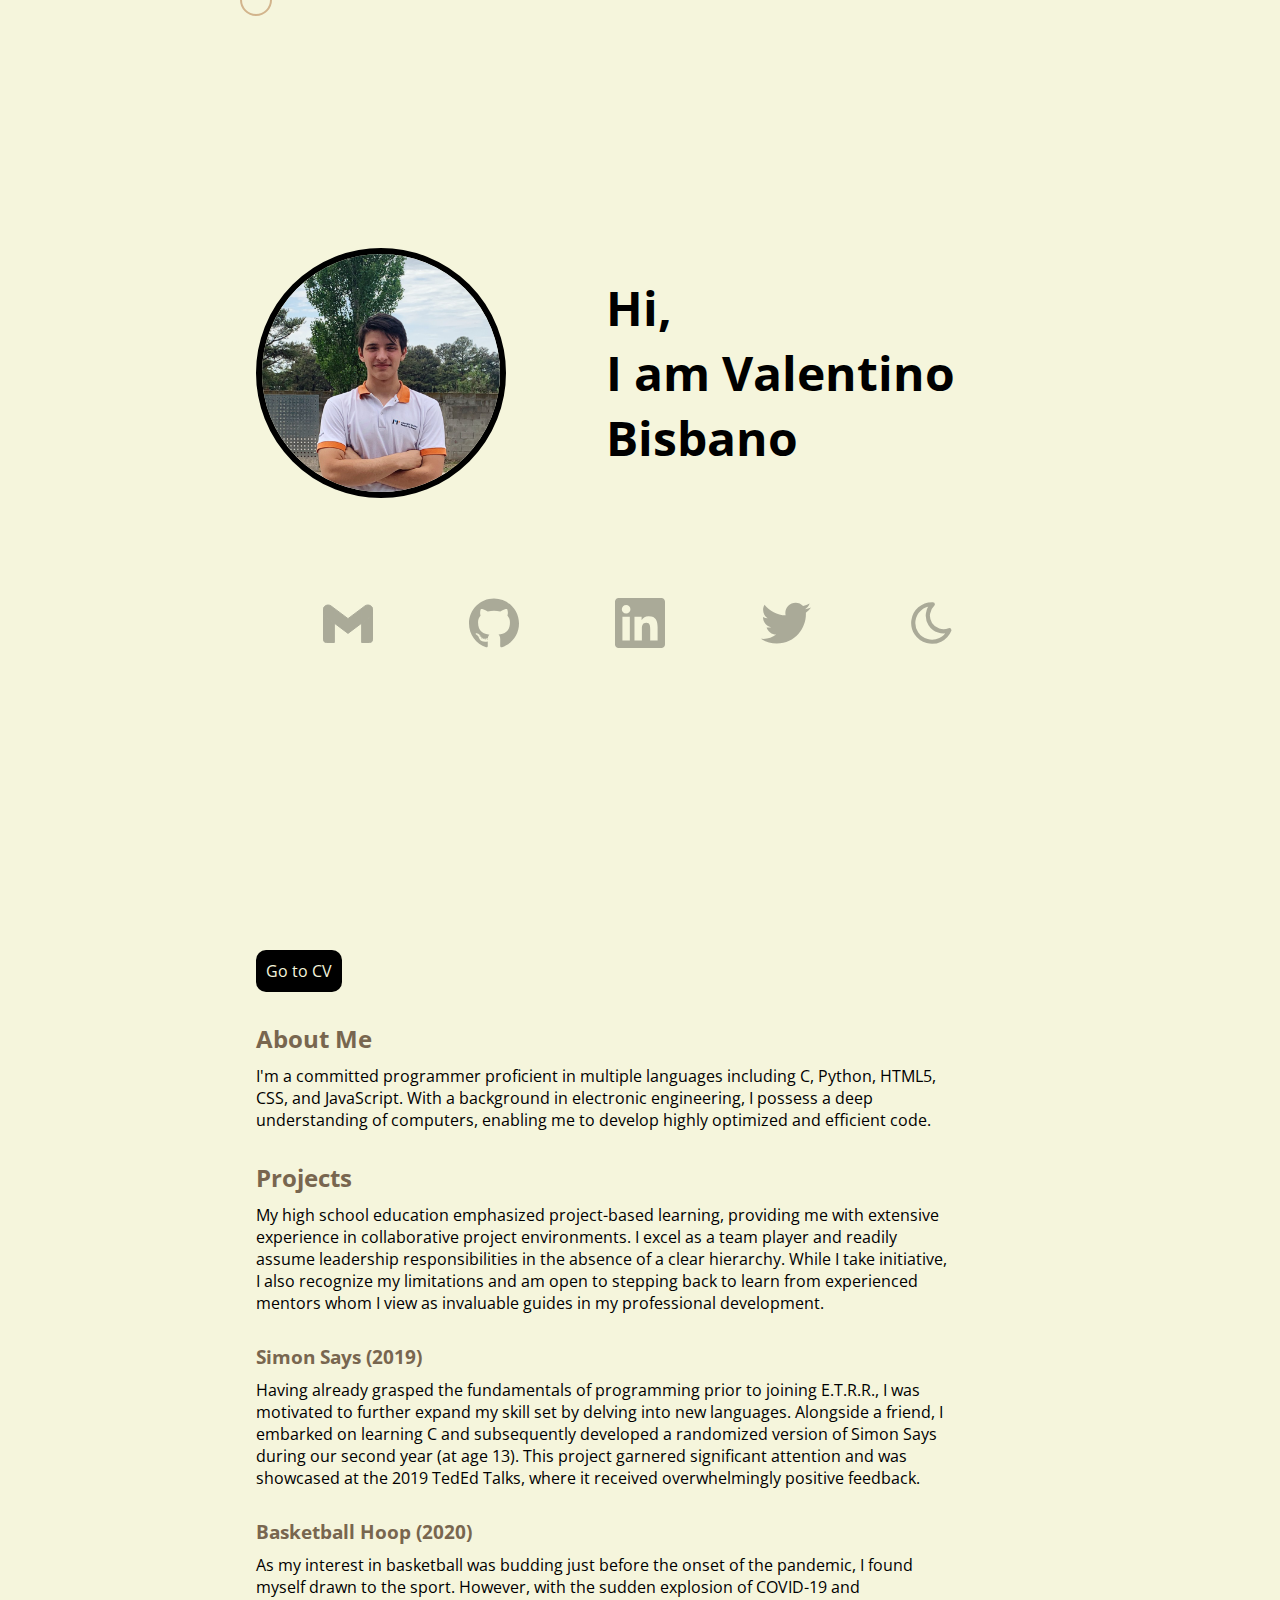
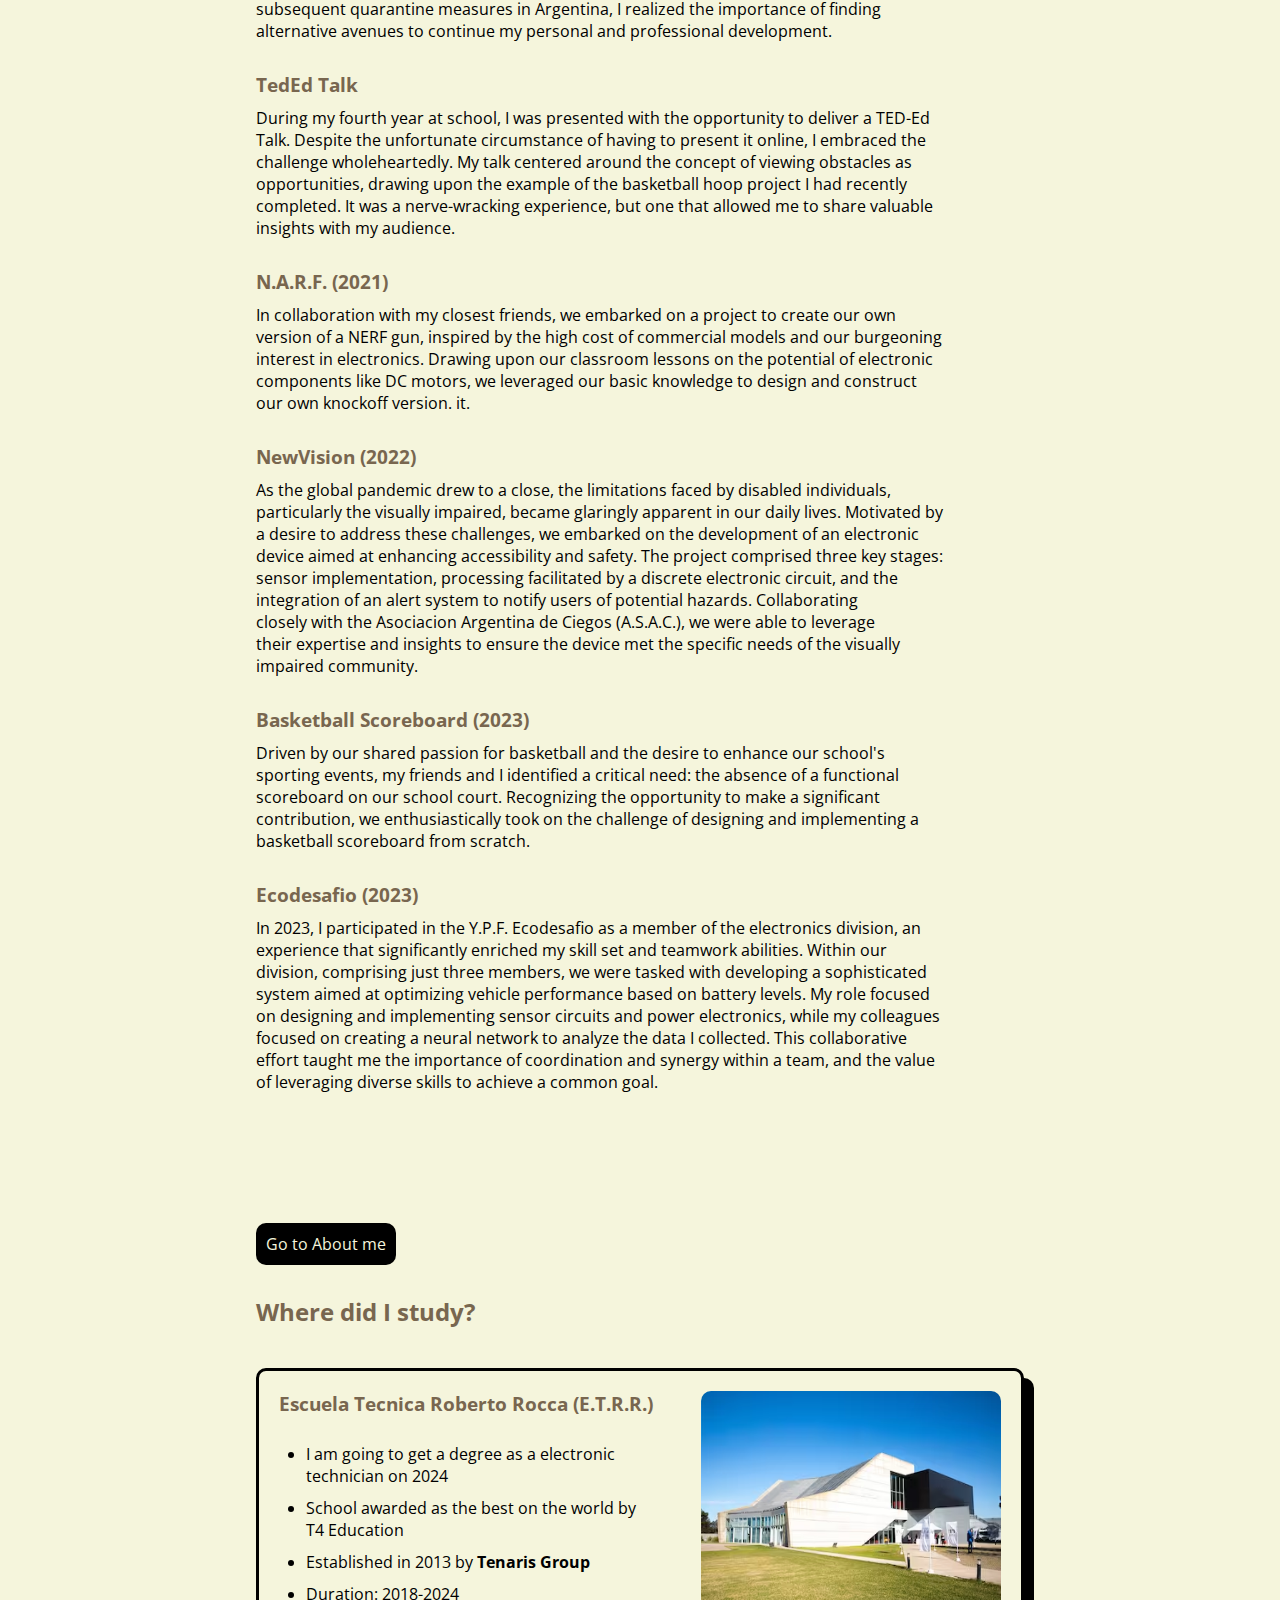
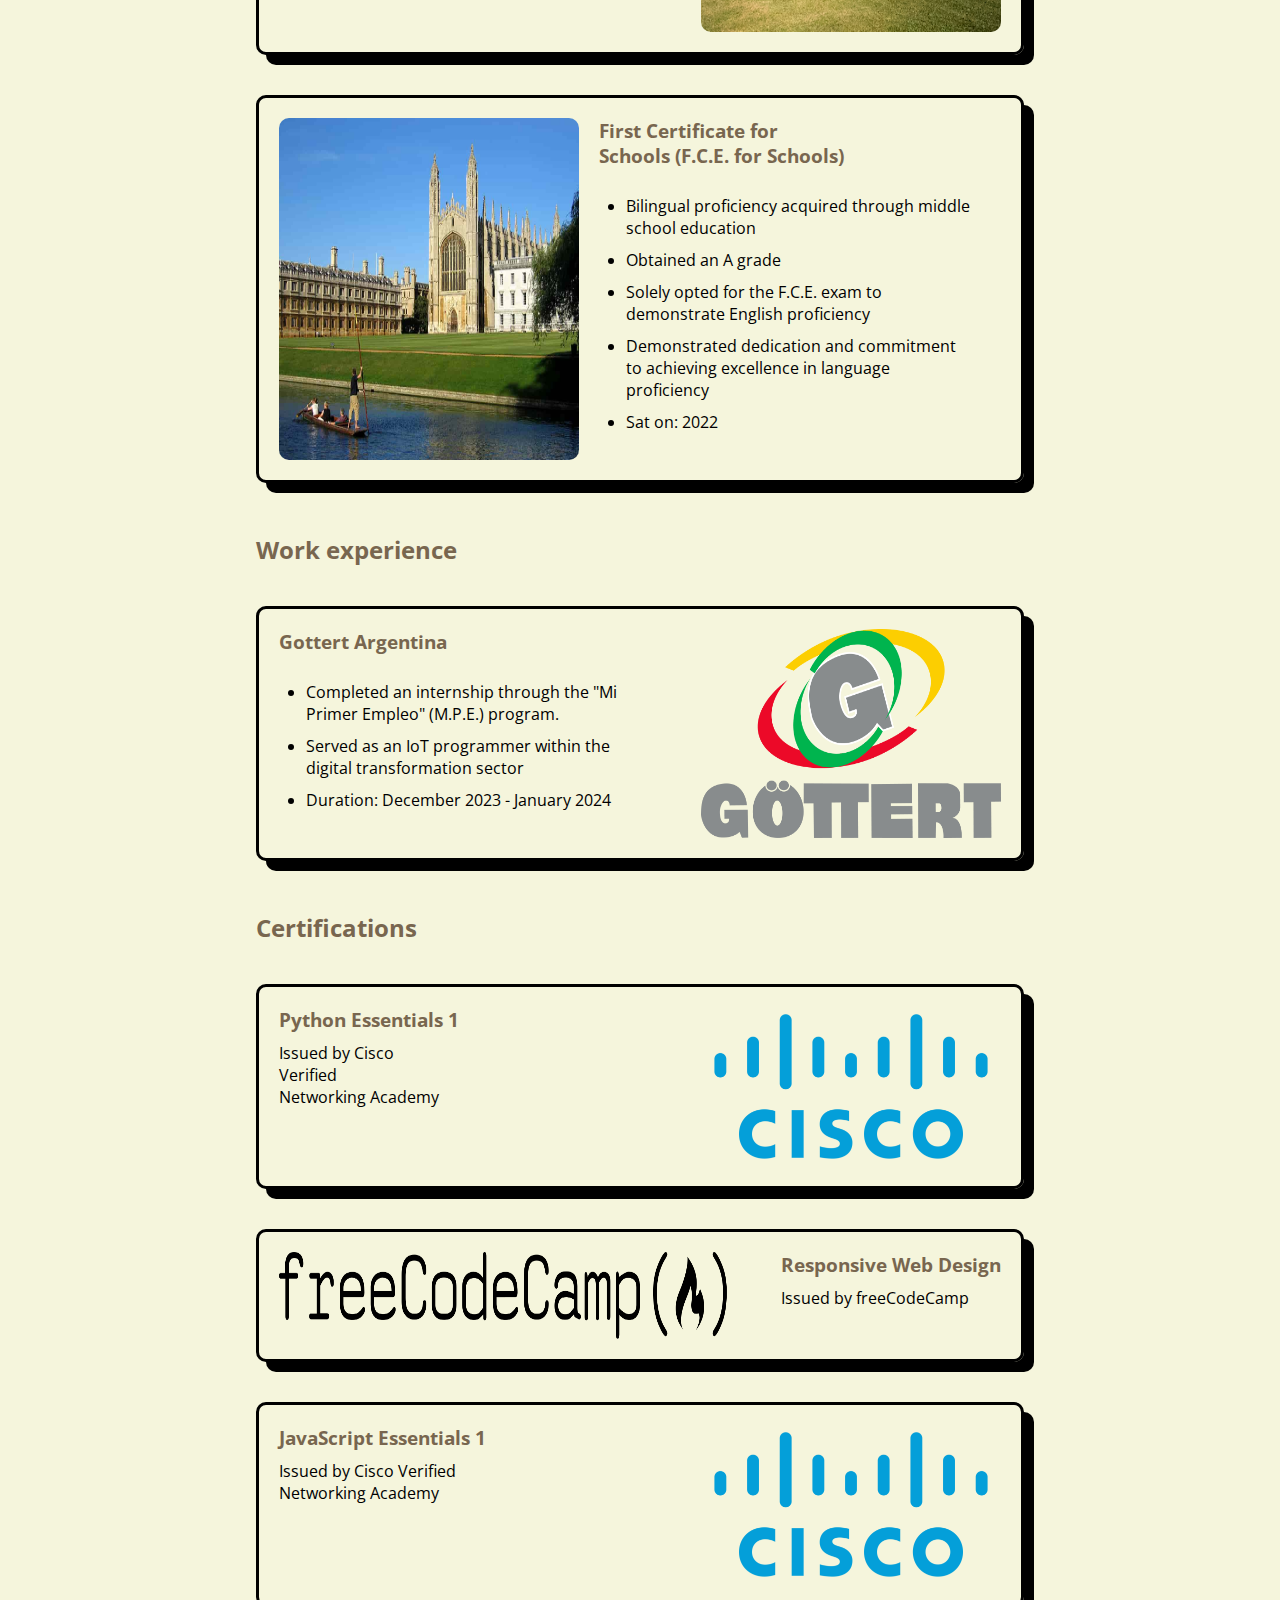
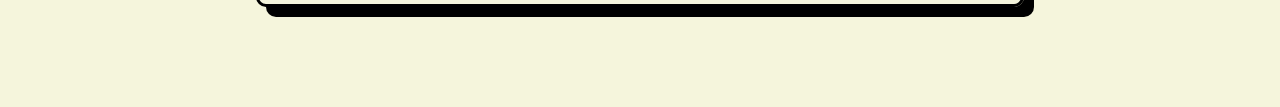
==== commit 350fa206: "Fixed HTML" ====
--- a/index.html
+++ b/index.html
@@ -93,52 +93,59 @@
     <h2>About Me</h2>
 
     <p>
-      I am a dedicated programmer with basis in various programming languages, such as, C,<br>
-      Python, HTML5, CSS, JavaScript. As an electronic technician I understand computers and<br>
-      know what we, as programmers should do to have the most optimized and non destructive codes that exist nowadays
+      I'm a committed programmer proficient in multiple languages including C, Python, HTML5, CSS, and 
+      JavaScript. With a background in electronic engineering, I possess a deep understanding of computers,
+       enabling me to develop highly optimized and efficient code.    
     </p>
 
     <h2>Projects</h2>
     <p>
-      My high school formation was innovative and we were taught via projects, so<br>
-      I have lots of experience in them. I am a team player, if there is not a clear boss<br>
-      around I will be taking on the responsibility. However, I am aware of my limitations<br>
-      so I am willing to take a seat back and learn from my bosses or
-      how I like to call<br> them, my mentors.
+      My high school education emphasized project-based learning, providing me with extensive experience in
+      collaborative project environments. I excel as a team player and readily assume leadership
+      responsibilities in the absence of a clear hierarchy. While I take initiative, I also recognize my
+      limitations and am open to stepping back to learn from experienced mentors whom I view as invaluable
+      guides in my professional development.
     </p>
     <ul>
       <li>
         <h3>Simon Says (2019)</h3>
         <p>
-          As I already knew the basics of programming when I entered E.T.R.R. I was incentivize to continue
-          to learn even new languages, this is when a friend and I started learning C and made a randomized
-          Simon Says on the second grade (13 years old) that was presented on the 2019 TedEd Talks. We had
-          a lot of positive feedback.
+          Having already grasped the fundamentals of programming prior to joining E.T.R.R., I was motivated to
+           further expand my skill set by delving into new languages. Alongside a friend, I embarked on learning 
+           C and subsequently developed a randomized version of Simon Says during our second year (at age 13). 
+           This project garnered significant attention and was showcased at the 2019 TedEd Talks, where it received
+            overwhelmingly positive feedback.
         </p>
       </li>
 
       <li>
         <h3>Basketball Hoop (2020)</h3>
         <p>
-          Before the Pandemic started I was starting to like basketball and when it exploded and we, in
-          Argentina, were quaratined. I knew I had to do something to continue my formation.
+          As my interest in basketball was budding just before the onset of the pandemic, I found myself 
+          drawn to the sport. However, with the sudden explosion of COVID-19 and subsequent quarantine measures
+           in Argentina, I realized the importance of finding alternative avenues to continue my personal and 
+           professional development.
         </p>
       </li>
 
       <li>
         <h3>TedEd Talk</h3>
         <p>
-          In my school we had the chance to do a Ted Talk on the 4th year. I had bad luck and did them
-          online. However, it was also nerve racking. I talked about if obstacles were possibilities
-          of opportunities, using the example of the basketball hoop i just had finished a few months prior.
+          During my fourth year at school, I was presented with the opportunity to deliver a TED-Ed Talk. 
+          Despite the unfortunate circumstance of having to present it online, I embraced the challenge 
+          wholeheartedly. My talk centered around the concept of viewing obstacles as opportunities, drawing
+          upon the example of the basketball hoop project I had recently completed. It was a nerve-wracking
+          experience, but one that allowed me to share valuable insights with my audience.
         </p>
       </li>
 
       <li>
         <h3>N.A.R.F. (2021)</h3>
         <p>
-          With my closests friends we decided to make a knockoff NERF as they are expensive and we were
-          seeing in class the posibilities of electronics, such as CC motors, we used the basics and did
+          In collaboration with my closest friends, we embarked on a project to create our own version of a 
+          NERF gun, inspired by the high cost of commercial models and our burgeoning interest in electronics.
+          Drawing upon our classroom lessons on the potential of electronic components like DC motors, we leveraged 
+          our basic knowledge to design and construct our own knockoff version.
           it.
         </p>
       </li>
@@ -146,32 +153,38 @@
       <li>
         <h3>NewVision (2022)</h3>
         <p>
-          At the end of the Global Pandemic we all saw the limitations disabled people had in our day to
-          day world, specially in that period of time blind people. This is why we did an electronic device
-          that consisted in three stages, the first one was the sensors, then there was the processing that
-          was made by a discrete electronic circuit and the final part that was the one that warned the user
-          that there was possible danger ahead. This project was done with the help of A.S.A.C. (Asociacion
-          Argentina de Ciegos)
+          As the global pandemic drew to a close, the limitations faced by disabled individuals, particularly the 
+          visually impaired, became glaringly apparent in our daily lives. Motivated by a desire to address these 
+          challenges, we embarked on the development of an electronic device aimed at enhancing accessibility and 
+          safety. The project comprised three key stages: sensor implementation, processing facilitated by a discrete 
+          electronic circuit, and the integration of an alert system to notify users of potential hazards. 
+          Collaborating closely with the Asociacion Argentina de Ciegos (A.S.A.C.), we were able to leverage 
+          their expertise and insights to ensure the device met the specific needs of the visually impaired 
+          community.
         </p>
       </li>
 
       <li>
         <h3>Basketball Scoreboard (2023)</h3>
         <p>
-          With some friends we had the idea of our school hosting various sporting events. We were all keen
-          on basketball and our school court only had one big thing missing, that is the actual ability to
-          keep track of how the game was on points, so we decided to take on the challenge.
+          Driven by our shared passion for basketball and the desire to enhance our school's sporting events, my 
+          friends and I identified a critical need: the absence of a functional scoreboard on our school court. 
+          Recognizing the opportunity to make a significant contribution, we enthusiastically took on the challenge 
+          of designing and implementing a basketball scoreboard from scratch.
         </p>
       </li>
 
       <li>
         <h3>Ecodesafio (2023)</h3>
         <p>
-          I took part on the Y.P.F. Ecodesafio in 2023 as a member of the electronics division.
-          Here I learned how to be part of a big team, in our division we were just three members that
-          developed a system that told us whether to accelerate or decelerate depending on the
-          battery left on the car. I worked in the sensors circuits and the power electronics while my
-          coworkers worked on a neurological network that used the data I recollected.
+          In 2023, I participated in the Y.P.F. 
+          Ecodesafio as a member of the electronics division, an experience that significantly enriched 
+          my skill set and teamwork abilities. Within our division, comprising just three members, we were 
+          tasked with developing a sophisticated system aimed at optimizing vehicle performance based on 
+          battery levels. My role focused on designing and implementing sensor circuits and power electronics, 
+          while my colleagues focused on creating a neural network to analyze the data I collected. This 
+          collaborative effort taught me the importance of coordination and synergy within a team, and the 
+          value of leveraging diverse skills to achieve a common goal.
         </p>
       </li>
     </ul>
@@ -187,7 +200,7 @@
           <h3>Escuela Tecnica Roberto Rocca (E.T.R.R.)</h3>
           <ul class="list">
             <li>
-              I got a degree as a electronic technician on 2024
+              I am going to get a degree as a electronic technician on 2024
             </li>
             <li>
               School awarded as
@@ -198,7 +211,7 @@
               <a href="https://www.tenaris.com/en">Tenaris Group</a>
             </li>
             <li>
-              2018-2024
+              Duration: 2018-2024
             </li>
           </ul>
         </div>
@@ -210,13 +223,19 @@
           <h3>First Certificate for Schools (F.C.E. for Schools)</h1>
           <ul class="list">
             <li>
-              I am bilingual thanks to my middle school formation, I decided to only take this exam
-            </li>
-            <li>
-              I realized this test on 2022
-            </li>
-            <li>
-              Got an A
+              Bilingual proficiency acquired through middle school education
+            </li>
+            <li>
+              Obtained an A grade
+            </li>
+            <li>
+              Solely opted for the F.C.E. exam to demonstrate English proficiency
+            </li>
+            <li>
+              Demonstrated dedication and commitment to achieving excellence in language proficiency
+            </li>
+            <li>
+              Sat on: 2022
             </li>
           </ul>
         </div>
@@ -232,13 +251,13 @@
           <h3>Gottert Argentina</h3>
           <ul class="list">
             <li>
-              Internship realized in Gottert Argentina in the "Mi Primer Empleo" (M.P.E.) program
-            </li>
-            <li>
-              I worked as an IoT programmer in the digital transformation sector
-            </li>
-            <li>
-              December 2023 - January 2024
+              Completed an internship through the "Mi Primer Empleo" (M.P.E.) program.
+            </li>
+            <li>
+              Served as an IoT programmer within the digital transformation sector
+            </li>
+            <li>
+              Duration: December 2023 - January 2024
             </li>
           </ul>
         </div>
--- a/styles.css
+++ b/styles.css
@@ -96,7 +96,7 @@
         --section-cv-card-border: 3px solid var(--primary-color);
         --section-cv-card-img-width: 300px;
         --section-cv-card-img-border-radius: 10px;
-        --section-cv-card-img-freecodecamp-width: 0px;
+        --section-cv-card-img-freecodecamp-width: 28rem;
     }
 }
 
@@ -152,6 +152,9 @@
         --section-cv-card-img-width: 300px;
         --section-cv-card-img-border-radius: 10px;
         --section-cv-card-img-freecodecamp-width: 300px;
+        .fce-img{
+            margin-bottom: -25rem;
+        }
     }
 }
 
@@ -216,15 +219,16 @@
         --section-cv-card-img-border-radius: 10px;
         --section-cv-card-img-freecodecamp-width: 200px;
         overflow: scroll; 
+        margin-left: 2rem;
 
         .fce-img {
             width: 180px;
             height: 180px;
-            margin: 25vh -10vh 0 2vh;
+            margin: 28vh -10vh 0 2vh;
             justify-content: center;
         }
         .text-fce {
-            margin-left: -17vh;
+            margin-left: -23vh;
         }
         .freecodecamp-img {
             margin: 15vh -20vh 0 0;
